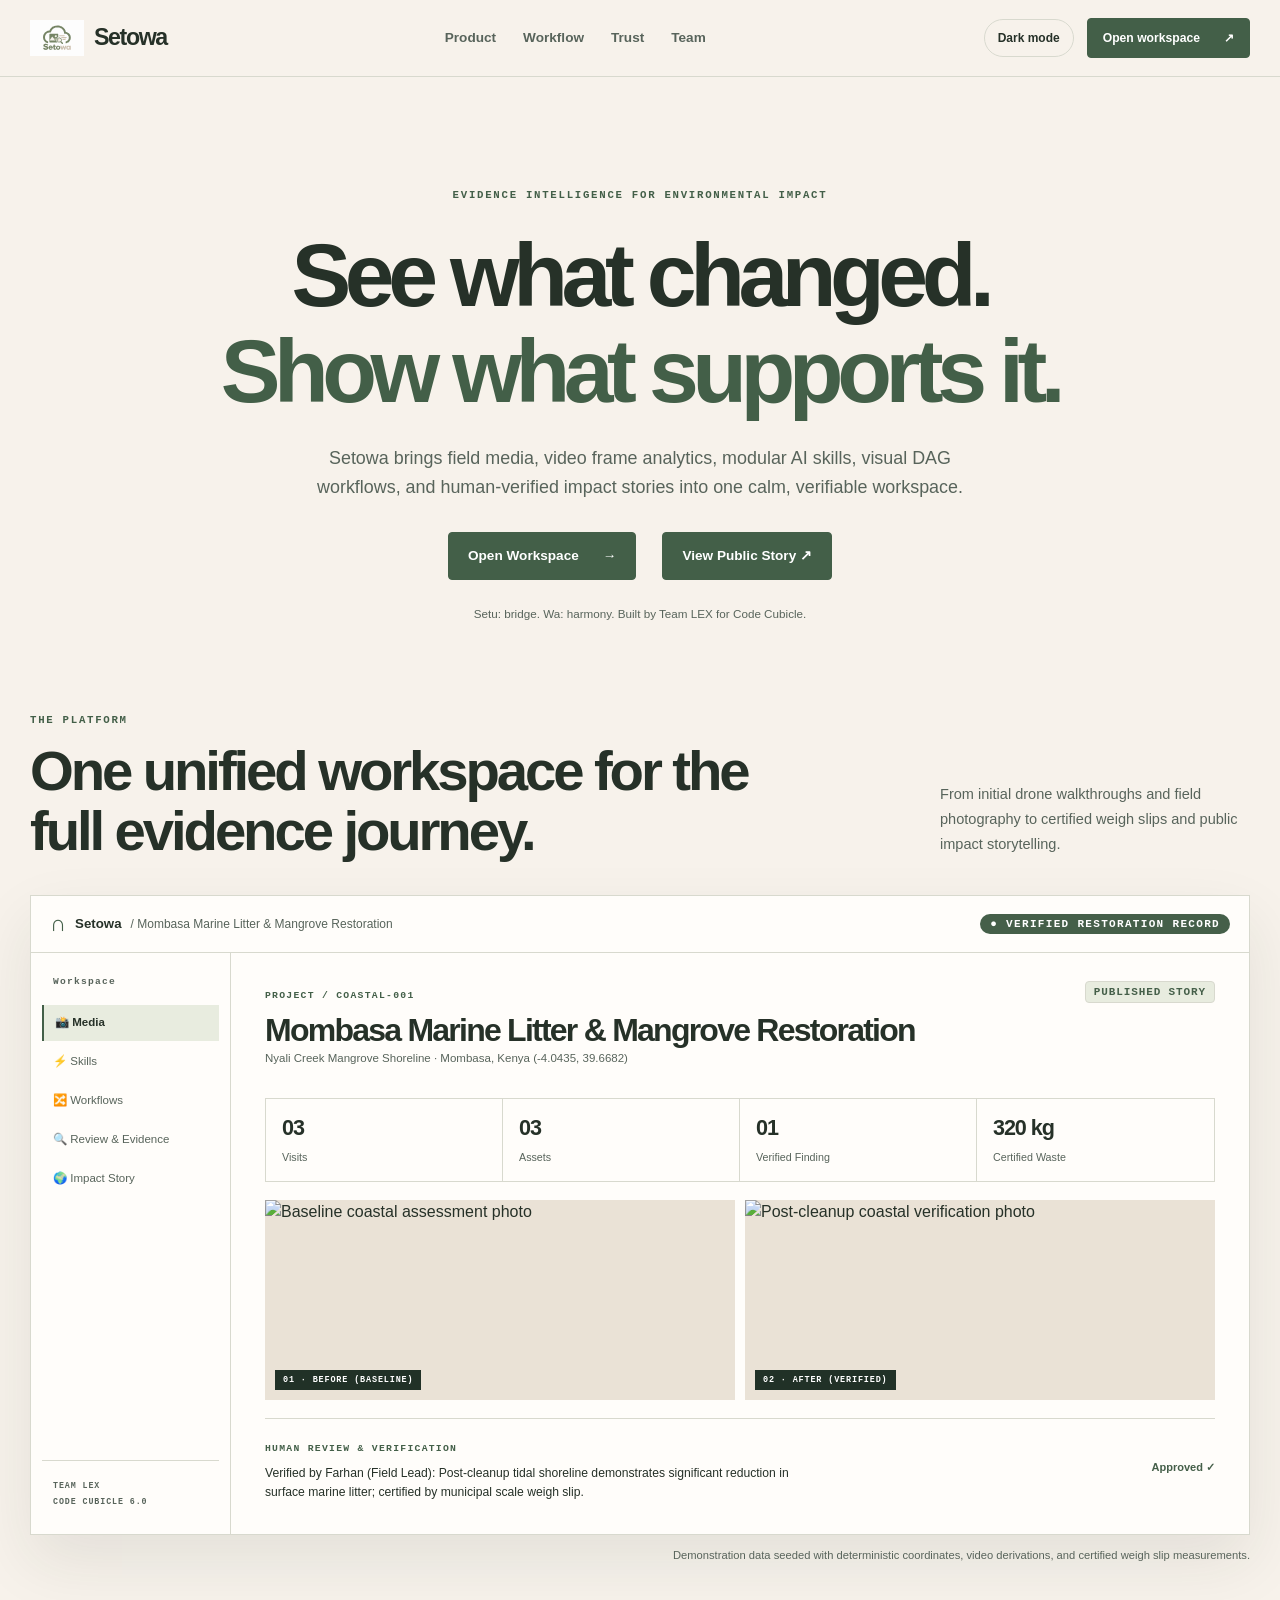
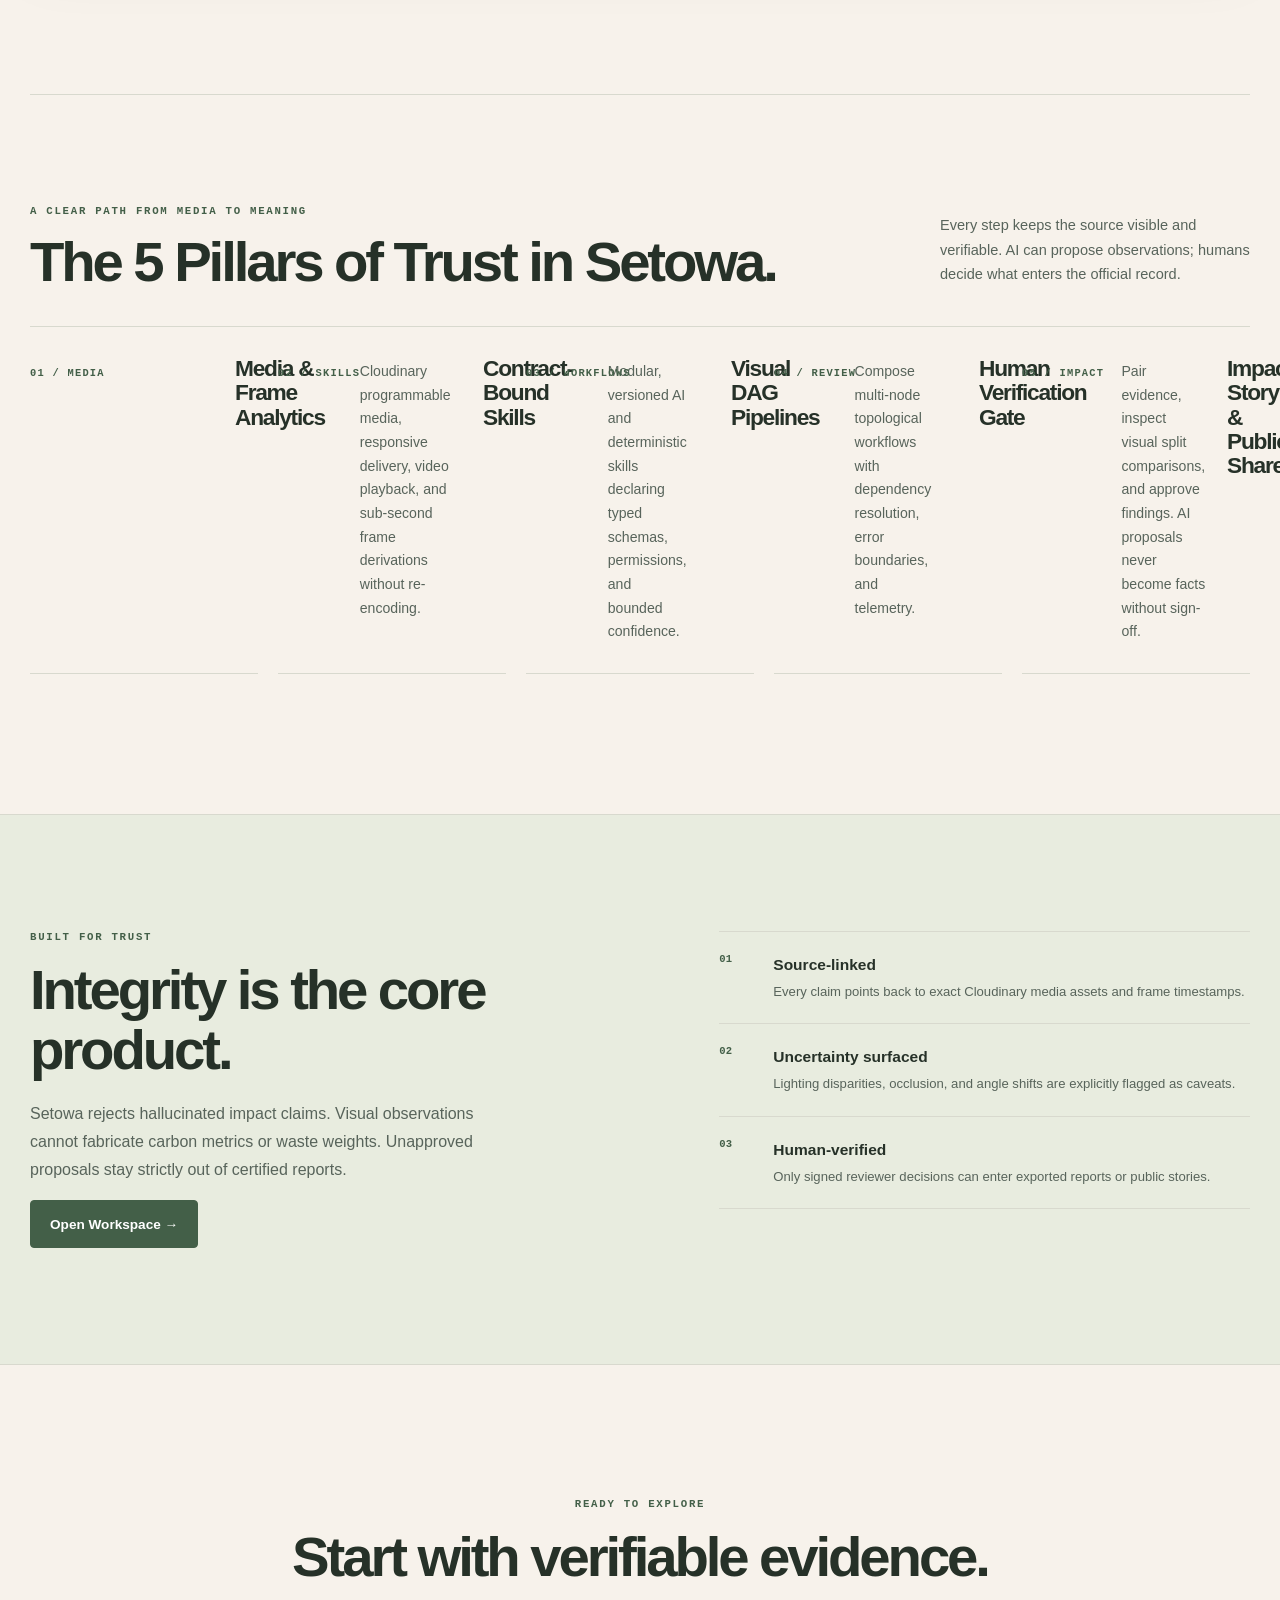
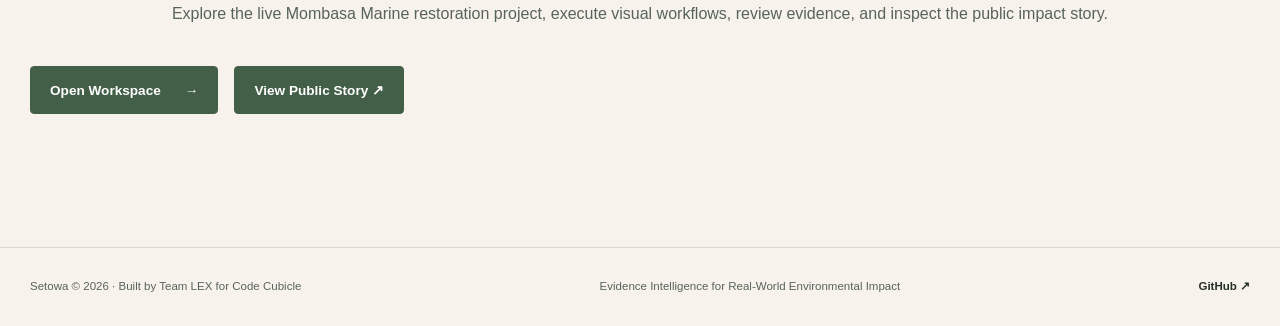
==== showcase/index.html @ 3d7ec2b1 "feat: add backend configuration, core story services, demo data seeder, and test suites" ====
<!doctype html>
<html lang="en">
<head>
  <meta charset="utf-8">
  <meta name="viewport" content="width=device-width, initial-scale=1">
  <meta name="description" content="Setowa connects cleanup media, human review, and evidence-linked reporting. Built by Team LEX.">
  <meta name="referrer" content="no-referrer">
  <title>Setowa — Evidence for work that matters</title>
  <link rel="stylesheet" href="/showcase/styles.css?v=3">
  <script src="/showcase/theme.js?v=3" defer></script>
</head>
<body>
  <header class="site-header">
    <nav class="wrap nav" aria-label="Main navigation">
      <a class="brand" href="#top" aria-label="Setowa home"><img class="brand-logo" src="/showcase/setowa_logo.svg" alt="" width="54" height="36"><span>Setowa</span></a>
      <div class="nav-links"><a href="#product">Product</a><a href="#workflow">Workflow</a><a href="#trust">Trust</a><a href="#team">Team</a></div>
      <div class="nav-actions"><button id="theme-toggle" class="theme-toggle" type="button" aria-label="Switch to dark mode">Dark mode</button><a class="button button-small" href="/demo/">Open workspace <span aria-hidden="true">↗</span></a></div>
    </nav>
  </header>

  <main id="top">
    <section class="hero wrap">
      <p class="eyebrow">EVIDENCE INTELLIGENCE FOR ENVIRONMENTAL IMPACT</p>
      <h1>See what changed.<br><span>Show what supports it.</span></h1>
      <p class="hero-lede">Setowa brings field media, video frame analytics, modular AI skills, visual DAG workflows, and human-verified impact stories into one calm, verifiable workspace.</p>
      <div class="hero-actions">
        <a class="button primary" href="/demo/">Open Workspace <span aria-hidden="true">→</span></a>
        <a class="button secondary" href="/share/pst_demo_mombasa_coastal_2026" target="_blank" rel="noopener">View Public Story ↗</a>
      </div>
      <p class="hero-note">Setu: bridge. Wa: harmony. Built by Team LEX for Code Cubicle.</p>
    </section>

    <section class="product-section wrap" id="product" aria-labelledby="product-title">
      <div class="section-heading">
        <div>
          <p class="eyebrow">THE PLATFORM</p>
          <h2 id="product-title">One unified workspace for the full evidence journey.</h2>
        </div>
        <p>From initial drone walkthroughs and field photography to certified weigh slips and public impact storytelling.</p>
      </div>
      <div class="product-frame" aria-label="Illustrative Setowa workspace with Mombasa Marine restoration demonstration">
        <div class="frame-top">
          <span><span class="frame-mark">∩</span> Setowa <small>/ Mombasa Marine Litter &amp; Mangrove Restoration</small></span>
          <span class="frame-status" style="background:#455f49; color:#fff; padding:4px 10px; border-radius:12px; font-size:11px; font-weight:700;">● VERIFIED RESTORATION RECORD</span>
        </div>
        <div class="frame-body">
          <aside class="frame-sidebar">
            <b>Workspace</b>
            <span class="selected">📸 Media</span>
            <span>⚡ Skills</span>
            <span>🔀 Workflows</span>
            <span>🔍 Review &amp; Evidence</span>
            <span>🌍 Impact Story</span>
            <div class="frame-sidebar-foot">TEAM LEX<br>CODE CUBICLE 6.0</div>
          </aside>
          <div class="frame-content">
            <div class="frame-title">
              <div>
                <small>PROJECT / COASTAL-001</small>
                <h3>Mombasa Marine Litter &amp; Mangrove Restoration</h3>
                <p>Nyali Creek Mangrove Shoreline · Mombasa, Kenya (-4.0435, 39.6682)</p>
              </div>
              <span style="font-size:11px; font-weight:700; color:#455f49; background:#e8ecdf; padding:4px 8px; border-radius:4px;">PUBLISHED STORY</span>
            </div>
            <div class="frame-metrics">
              <div><b>03</b><span>Visits</span></div>
              <div><b>03</b><span>Assets</span></div>
              <div><b>01</b><span>Verified Finding</span></div>
              <div><b>320 kg</b><span>Certified Waste</span></div>
            </div>
            <div class="frame-evidence">
              <div class="frame-image"><img src="/demo/sample-media/river-before-synthetic.png" alt="Baseline coastal assessment photo"><span>01 · BEFORE (BASELINE)</span></div>
              <div class="frame-image"><img src="/demo/sample-media/river-after-synthetic.png" alt="Post-cleanup coastal verification photo"><span>02 · AFTER (VERIFIED)</span></div>
            </div>
            <div class="frame-review">
              <div>
                <small>HUMAN REVIEW &amp; VERIFICATION</small>
                <p>Verified by Farhan (Field Lead): Post-cleanup tidal shoreline demonstrates significant reduction in surface marine litter; certified by municipal scale weigh slip.</p>
              </div>
              <span style="color:#455f49; font-weight:700;">Approved ✓</span>
            </div>
          </div>
        </div>
      </div>
      <p class="sample-disclosure">Demonstration data seeded with deterministic coordinates, video derivations, and certified weigh slip measurements.</p>
    </section>

    <section class="workflow-section wrap" id="workflow" aria-labelledby="workflow-title">
      <div class="section-heading">
        <div>
          <p class="eyebrow">A CLEAR PATH FROM MEDIA TO MEANING</p>
          <h2 id="workflow-title">The 5 Pillars of Trust in Setowa.</h2>
        </div>
        <p>Every step keeps the source visible and verifiable. AI can propose observations; humans decide what enters the official record.</p>
      </div>
      <div class="workflow-list" style="display:grid; grid-template-columns:repeat(auto-fit, minmax(220px, 1fr)); gap:20px;">
        <article>
          <span>01 / MEDIA</span>
          <h3>Media &amp; Frame Analytics</h3>
          <p>Cloudinary programmable media, responsive delivery, video playback, and sub-second frame derivations without re-encoding.</p>
        </article>
        <article>
          <span>02 / SKILLS</span>
          <h3>Contract-Bound Skills</h3>
          <p>Modular, versioned AI and deterministic skills declaring typed schemas, permissions, and bounded confidence.</p>
        </article>
        <article>
          <span>03 / WORKFLOWS</span>
          <h3>Visual DAG Pipelines</h3>
          <p>Compose multi-node topological workflows with dependency resolution, error boundaries, and telemetry.</p>
        </article>
        <article>
          <span>04 / REVIEW</span>
          <h3>Human Verification Gate</h3>
          <p>Pair evidence, inspect visual split comparisons, and approve findings. AI proposals never become facts without sign-off.</p>
        </article>
        <article>
          <span>05 / IMPACT</span>
          <h3>Impact Story &amp; Public Share</h3>
          <p>Grounded synthesis, chronological timeline spine, and cryptographically secure shareable public presentations.</p>
        </article>
      </div>
    </section>

    <section class="trust-section" id="trust">
      <div class="wrap trust-layout">
        <div>
          <p class="eyebrow">BUILT FOR TRUST</p>
          <h2>Integrity is the core product.</h2>
          <p>Setowa rejects hallucinated impact claims. Visual observations cannot fabricate carbon metrics or waste weights. Unapproved proposals stay strictly out of certified reports.</p>
          <a class="button primary" href="/demo/">Open Workspace →</a>
        </div>
        <div class="trust-rules">
          <div><span>01</span><strong>Source-linked</strong><p>Every claim points back to exact Cloudinary media assets and frame timestamps.</p></div>
          <div><span>02</span><strong>Uncertainty surfaced</strong><p>Lighting disparities, occlusion, and angle shifts are explicitly flagged as caveats.</p></div>
          <div><span>03</span><strong>Human-verified</strong><p>Only signed reviewer decisions can enter exported reports or public stories.</p></div>
        </div>
      </div>
    </section>

    <section class="final-cta wrap">
      <p class="eyebrow">READY TO EXPLORE</p>
      <h2>Start with verifiable evidence.</h2>
      <p>Explore the live Mombasa Marine restoration project, execute visual workflows, review evidence, and inspect the public impact story.</p>
      <div style="display:flex; gap:16px; margin-top:24px;">
        <a class="button primary" href="/demo/">Open Workspace <span aria-hidden="true">→</span></a>
        <a class="button secondary" href="/share/pst_demo_mombasa_coastal_2026" target="_blank" rel="noopener">View Public Story ↗</a>
      </div>
    </section>
  </main>
  <footer>
    <div class="wrap footer-inner">
      <span>Setowa © 2026 · Built by Team LEX for Code Cubicle</span>
      <span>Evidence Intelligence for Real-World Environmental Impact</span>
      <a href="https://github.com/farhanakhtar0x66/LEX" target="_blank" rel="noreferrer">GitHub ↗</a>
    </div>
  </footer>
</body>
</html>
---- showcase/styles.css ----
:root{color-scheme:light;--bg:#F7F2EB;--paper:#fffdfa;--surface:#EAE2D6;--quiet:#EEEEEE;--ink:#263128;--muted:#58645b;--line:#d8d9ce;--pastel:#8B9A6E;--green:#435f48;--green-soft:#e8ecdf;--dark:#202a23}
:root[data-theme=dark]{color-scheme:dark;--bg:#1e241f;--paper:#282f29;--surface:#333c34;--quiet:#303831;--ink:#edf0e8;--muted:#b2bcae;--line:#445047;--pastel:#a9bc8c;--green:#bad0ab;--green-soft:#344537;--dark:#151d18}
*{box-sizing:border-box}html{scroll-behavior:smooth}body{margin:0;background:var(--bg);color:var(--ink);font:16px/1.55 ui-sans-serif,-apple-system,BlinkMacSystemFont,"Segoe UI",sans-serif}h1,h2,h3,p{margin-top:0}h1,h2,h3{letter-spacing:-.055em;line-height:1.07}a{color:inherit;text-decoration:none}button{font:inherit;cursor:pointer}img{display:block;max-width:100%}.wrap{width:min(1220px,calc(100% - 48px));margin:auto}
.site-header{position:sticky;top:0;z-index:20;background:color-mix(in srgb,var(--bg) 94%,transparent);backdrop-filter:blur(15px);border-bottom:1px solid var(--line)}.nav{min-height:76px;display:flex;align-items:center;justify-content:space-between;gap:30px}.brand{display:flex;align-items:center;gap:10px;font-size:1.45rem;font-weight:760;letter-spacing:-.06em}.brand-symbol{width:32px;height:32px;fill:none;stroke:var(--green);stroke-width:2.7;stroke-linecap:round;stroke-linejoin:round}.nav-links,.nav-actions{display:flex;align-items:center;gap:27px}.nav-links{font-size:.85rem;color:var(--muted);font-weight:620}.nav-links a:hover,.text-link:hover{color:var(--green)}.nav-actions{gap:13px}.theme-toggle{border:1px solid var(--line);border-radius:999px;background:transparent;color:var(--ink);font-size:.75rem;font-weight:650;padding:9px 13px}.theme-toggle:hover{background:var(--surface)}.button{display:inline-flex;align-items:center;justify-content:center;gap:24px;min-height:48px;padding:11px 19px;background:var(--green);color:#fff;border:1px solid var(--green);border-radius:4px;font-size:.85rem;font-weight:680;white-space:nowrap;transition:transform .16s,background .16s}.button:hover{transform:translateY(-2px);background:color-mix(in srgb,var(--green) 85%,var(--ink))}.button-small{min-height:40px;padding:8px 15px;font-size:.76rem}:root[data-theme=dark] .button{background:var(--pastel);border-color:var(--pastel);color:#1d291e}:root[data-theme=dark] .button:hover{background:#c2d4a8}.eyebrow{font:700 .67rem/1.3 ui-monospace,SFMono-Regular,Menlo,monospace;letter-spacing:.16em;color:var(--green)}.text-link{font-size:.84rem;font-weight:680;text-decoration:underline;text-underline-offset:5px}
.hero{text-align:center;padding-top:112px;padding-bottom:91px}.hero .eyebrow{margin-bottom:25px}.hero h1{font-size:clamp(3.8rem,7vw,7.4rem);font-weight:660;letter-spacing:-.072em;margin-bottom:24px}.hero h1 span{color:var(--green)}.hero-lede{max-width:680px;margin:0 auto;color:var(--muted);font-size:1.12rem;line-height:1.65}.hero-actions{display:flex;align-items:center;justify-content:center;gap:26px;margin:29px 0 25px}.hero-note{font-size:.73rem;color:var(--muted);margin:0}
.product-section{padding-bottom:118px}.section-heading{display:flex;align-items:end;justify-content:space-between;gap:60px;margin-bottom:34px}.section-heading>div{max-width:760px}.section-heading h2,.trust-layout h2,.team-layout h2,.final-cta h2{font-size:clamp(2.7rem,4.4vw,4.8rem);font-weight:620;margin:13px 0 0}.section-heading>p{max-width:310px;color:var(--muted);font-size:.91rem;line-height:1.7;margin:0 0 5px}.product-frame{border:1px solid var(--line);background:var(--paper);box-shadow:0 26px 60px rgba(30,47,32,.09)}.frame-top{height:57px;border-bottom:1px solid var(--line);display:flex;align-items:center;justify-content:space-between;padding:0 19px;font-size:.83rem;font-weight:750}.frame-top>span:first-child{display:flex;gap:9px;align-items:center}.frame-top small{font-size:.75rem;color:var(--muted);font-weight:500}.frame-mark{font-size:1.4rem;color:var(--green);font-family:Georgia,serif}.frame-status{font:700 .59rem ui-monospace,Menlo,monospace;letter-spacing:.12em;color:var(--green)}.frame-status i{display:inline-block;width:7px;height:7px;background:var(--pastel);border-radius:50%;margin-right:7px}.frame-body{display:grid;grid-template-columns:200px minmax(0,1fr);min-height:500px}.frame-sidebar{display:flex;flex-direction:column;gap:3px;padding:23px 11px;border-right:1px solid var(--line);color:var(--muted);font-size:.72rem}.frame-sidebar b{font:700 .6rem ui-monospace,Menlo,monospace;letter-spacing:.13em;padding:0 11px 15px}.frame-sidebar>span{padding:9px 11px}.frame-sidebar .selected{background:var(--green-soft);color:var(--ink);border-left:2px solid var(--green);font-weight:700}.frame-sidebar-foot{margin-top:auto;border-top:1px solid var(--line);padding:17px 11px 2px;font:700 .52rem/1.9 ui-monospace,Menlo,monospace;letter-spacing:.11em}.frame-content{padding:28px 34px 33px;min-width:0}.frame-title{display:flex;align-items:start;justify-content:space-between;gap:10px}.frame-title small,.frame-review small{font:700 .61rem ui-monospace,Menlo,monospace;letter-spacing:.13em;color:var(--green)}.frame-title h3{font-size:2rem;font-weight:650;margin:7px 0 3px}.frame-title p{color:var(--muted);font-size:.72rem}.frame-title>span{border:1px solid var(--line);padding:6px 10px;font:700 .53rem ui-monospace,Menlo,monospace;letter-spacing:.08em;white-space:nowrap}.frame-metrics{display:grid;grid-template-columns:repeat(4,1fr);border:1px solid var(--line);margin:18px 0}.frame-metrics>div{padding:12px 16px;border-right:1px solid var(--line)}.frame-metrics>div:last-child{border:0}.frame-metrics b{font-size:1.35rem;display:block;letter-spacing:-.05em}.frame-metrics span{color:var(--muted);font-size:.67rem}.frame-evidence{display:grid;grid-template-columns:1fr 1fr;gap:10px}.frame-image{position:relative;height:200px;background:var(--surface);overflow:hidden}.frame-image img{width:100%;height:100%;object-fit:cover}.frame-image span{position:absolute;left:10px;bottom:10px;padding:5px 8px;background:#213127;color:#fff;font:700 .53rem ui-monospace,Menlo,monospace;letter-spacing:.1em}.frame-review{display:flex;align-items:center;justify-content:space-between;gap:20px;border-top:1px solid var(--line);padding-top:15px;margin-top:18px}.frame-review p{font-size:.76rem;max-width:530px;margin:5px 0 0}.frame-review>span{font-size:.69rem;color:var(--green);font-weight:750;white-space:nowrap}.sample-disclosure{color:var(--muted);font-size:.7rem;text-align:right;margin-top:12px}
.workflow-section{padding-top:110px;padding-bottom:140px;border-top:1px solid var(--line)}.workflow-list{border-top:1px solid var(--line)}.workflow-list article{display:grid;grid-template-columns:170px 1fr 1fr;align-items:baseline;gap:35px;padding:29px 0;border-bottom:1px solid var(--line)}.workflow-list article>span{font:700 .65rem ui-monospace,Menlo,monospace;letter-spacing:.12em;color:var(--green)}.workflow-list h3{font-size:1.42rem;font-weight:650;margin:0}.workflow-list p{color:var(--muted);font-size:.88rem;line-height:1.68;margin:0;max-width:390px}
.trust-section{background:var(--green-soft);border-top:1px solid var(--line);border-bottom:1px solid var(--line)}.trust-layout{display:grid;grid-template-columns:1fr 1fr;gap:13%;padding-top:116px;padding-bottom:116px}.trust-layout h2{margin:15px 0 20px}.trust-layout>div:first-child>p:not(.eyebrow){max-width:495px;color:var(--muted);line-height:1.75}.trust-rules{border-top:1px solid var(--line)}.trust-rules>div{display:grid;grid-template-columns:42px 1fr;padding:21px 0;border-bottom:1px solid var(--line);column-gap:12px}.trust-rules span{grid-row:span 2;color:var(--green);font:700 .66rem ui-monospace,Menlo,monospace}.trust-rules strong{font-size:.97rem}.trust-rules p{font-size:.82rem;color:var(--muted);margin:5px 0 0}
.report-section{padding-top:140px;padding-bottom:140px}.report-preview{max-width:900px;margin:auto;background:var(--paper);border:1px solid var(--line);padding:50px 58px;box-shadow:0 22px 48px rgba(29,44,32,.045)}.report-label{display:flex;justify-content:space-between;gap:10px;border-bottom:1px solid var(--line);padding-bottom:18px;font:700 .61rem ui-monospace,Menlo,monospace;letter-spacing:.1em;color:var(--green)}.report-preview h3{font-size:2.5rem;font-weight:650;margin:34px 0 3px}.report-subtitle{color:var(--muted);font-size:.8rem}.report-rule{border-top:1px solid var(--line);border-bottom:1px solid var(--line);padding:26px 0;margin:27px 0}.report-rule span,.report-sources span{font:700 .62rem ui-monospace,Menlo,monospace;letter-spacing:.1em;color:var(--green)}.report-rule p{font-size:1.17rem;line-height:1.55;max-width:680px;margin:12px 0 0}.report-sources{display:grid;grid-template-columns:repeat(3,1fr);gap:15px}.report-sources>div{display:flex;flex-direction:column;gap:10px}.report-sources b{font-size:.76rem}.report-disclosure{font-size:.69rem;color:var(--muted);margin:40px 0 0}
.team-section{background:var(--surface);border-top:1px solid var(--line);border-bottom:1px solid var(--line)}.team-layout{display:grid;grid-template-columns:1fr 1fr;gap:12%;padding-top:102px;padding-bottom:102px}.team-layout h2{max-width:560px}.team-layout>div:first-child>p:last-child{max-width:470px;color:var(--muted);line-height:1.7;margin-top:20px}.team-list{border-top:1px solid var(--line)}.team-list>div{display:flex;justify-content:space-between;gap:14px;padding:22px 0;border-bottom:1px solid var(--line);font-size:.86rem}.team-list span{color:var(--muted);text-align:right}.final-cta{text-align:center;padding-top:133px;padding-bottom:133px}.final-cta h2{margin:15px 0}.final-cta>p:not(.eyebrow){color:var(--muted)}.final-cta .button{margin-top:15px}footer{border-top:1px solid var(--line);color:var(--muted)}.footer-inner{display:flex;justify-content:space-between;gap:18px;padding-top:30px;padding-bottom:30px;font-size:.72rem}.footer-inner a{color:var(--ink);font-weight:700}
@media(max-width:960px){.nav-links{gap:15px}.frame-body{grid-template-columns:160px minmax(0,1fr)}.frame-content{padding:22px}.frame-image{height:160px}.workflow-list article{grid-template-columns:135px 1fr 1.2fr}.trust-layout,.team-layout{gap:7%}}
@media(max-width:760px){.wrap{width:min(100% - 32px,1220px)}.nav{min-height:68px}.nav-links{display:none}.hero{padding:77px 0 70px}.hero h1{font-size:clamp(3.4rem,10vw,5.5rem)}.section-heading{display:block}.section-heading>p{margin-top:20px}.frame-body{grid-template-columns:1fr}.frame-sidebar{display:none}.product-section{padding-bottom:80px}.frame-content{padding:18px}.workflow-section{padding:80px 0}.workflow-list article{grid-template-columns:110px 1fr;gap:12px 20px}.workflow-list article p{grid-column:2}.trust-layout,.team-layout{grid-template-columns:1fr;gap:35px;padding-top:80px;padding-bottom:80px}.report-section{padding:90px 0}.report-preview{padding:30px}.final-cta{padding:90px 0}.footer-inner{flex-wrap:wrap}}
@media(max-width:500px){.nav-actions{gap:8px}.theme-toggle{padding:7px 8px;font-size:.68rem}.button-small{font-size:.68rem;padding:7px 10px}.hero h1{font-size:clamp(3rem,12vw,4rem)}.hero-actions{gap:18px;flex-wrap:wrap}.hero-lede{font-size:1rem}.frame-title>span{display:none}.frame-metrics>div{padding:9px}.frame-metrics b{font-size:1.1rem}.frame-evidence{gap:5px}.frame-image{height:115px}.frame-review{display:block}.frame-review>span{display:block;margin-top:10px}.workflow-list article{grid-template-columns:1fr}.workflow-list article p{grid-column:1}.report-preview{padding:22px}.report-label{font-size:.5rem}.report-sources{grid-template-columns:1fr}.report-sources>div{border-bottom:1px solid var(--line);padding-bottom:10px}.team-list>div{flex-direction:column;gap:3px}.team-list span{text-align:left}.footer-inner{display:grid}}
@media(prefers-reduced-motion:reduce){html{scroll-behavior:auto}.button{transition:none}}
.brand-logo{height:36px;width:auto;object-fit:contain}
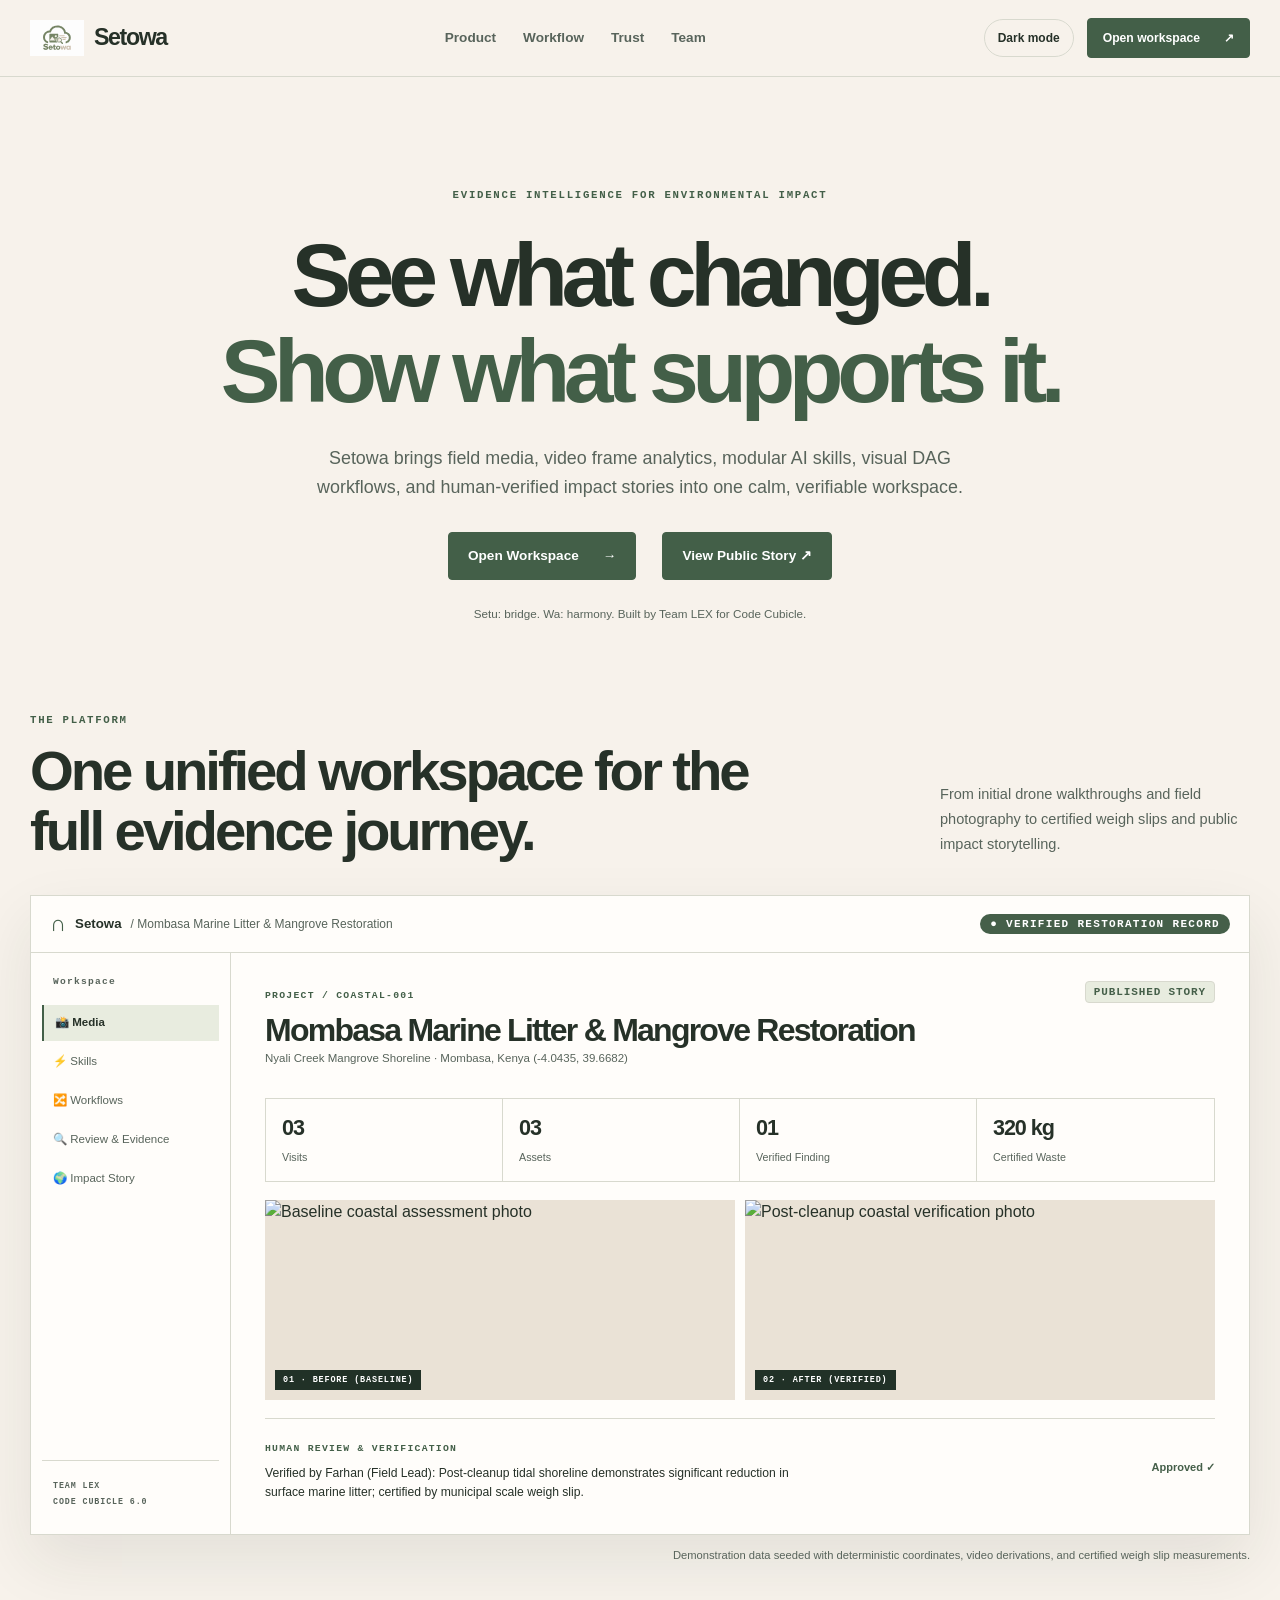
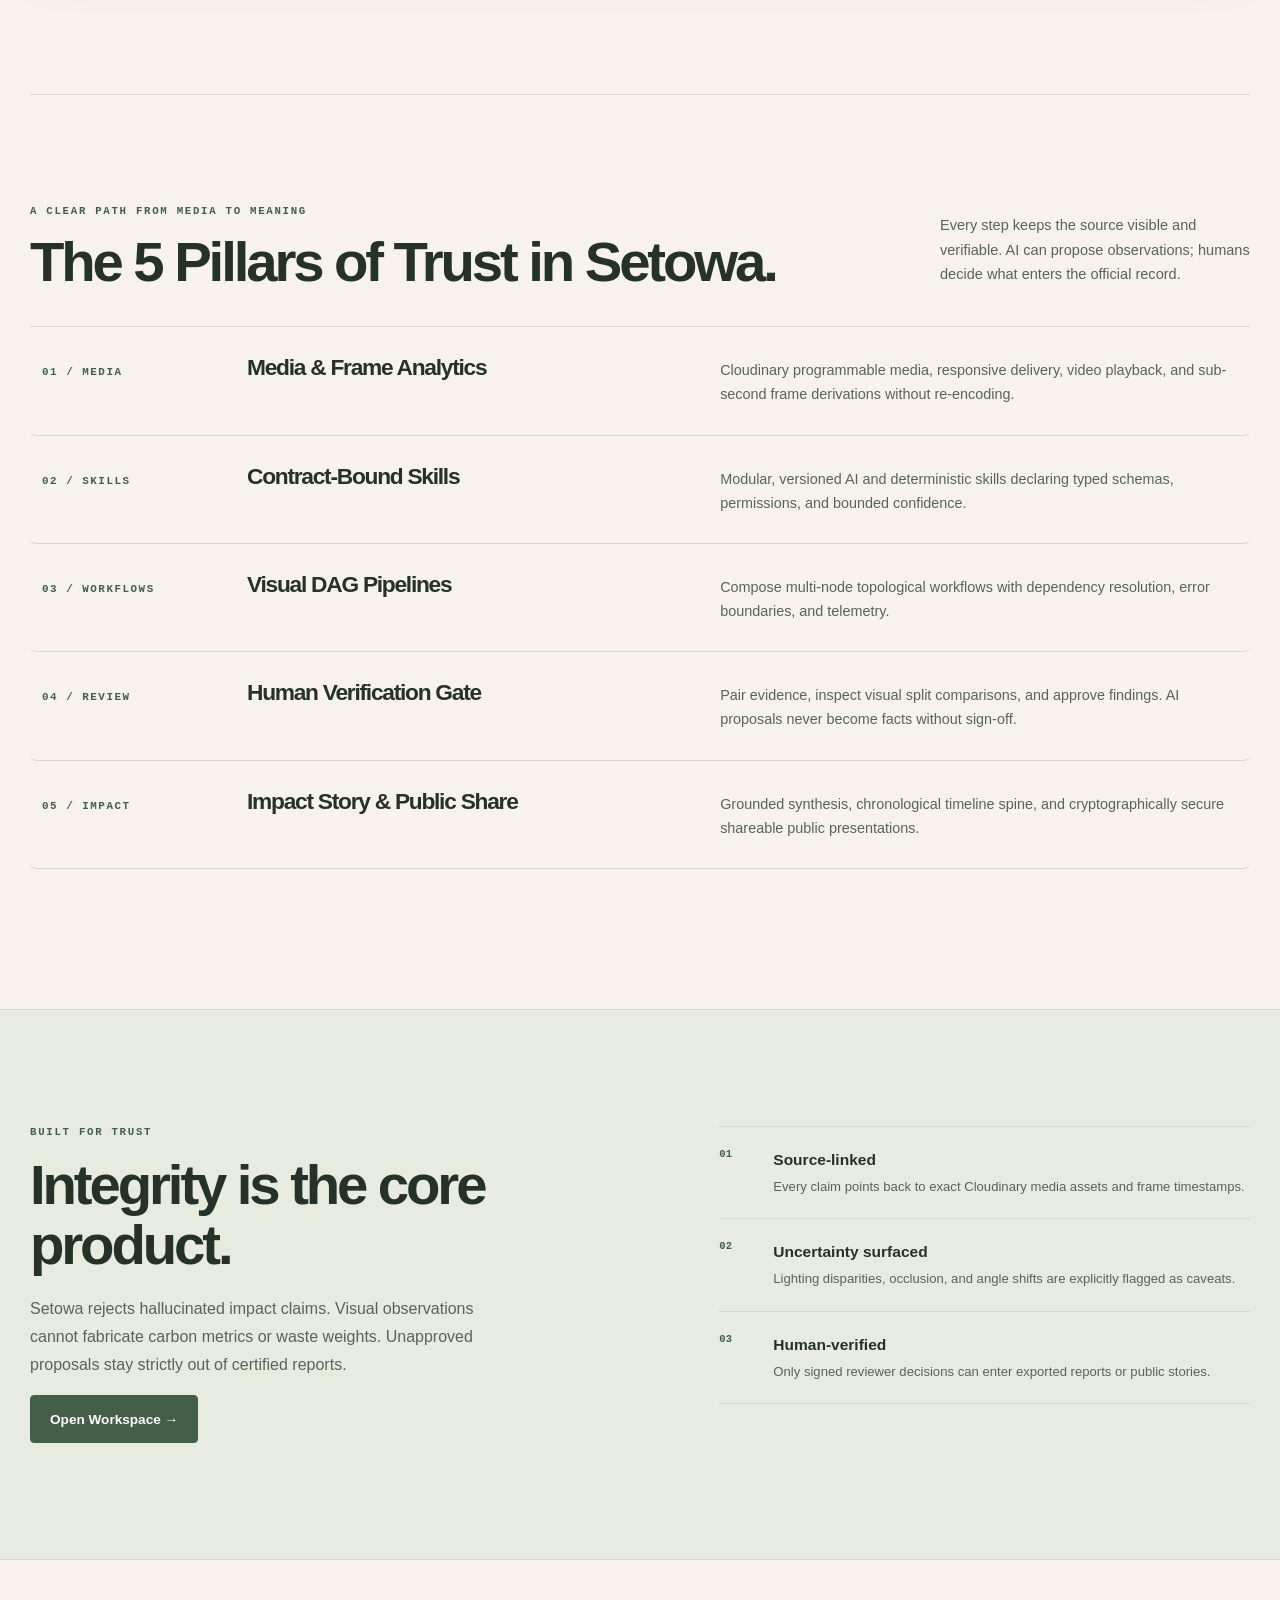
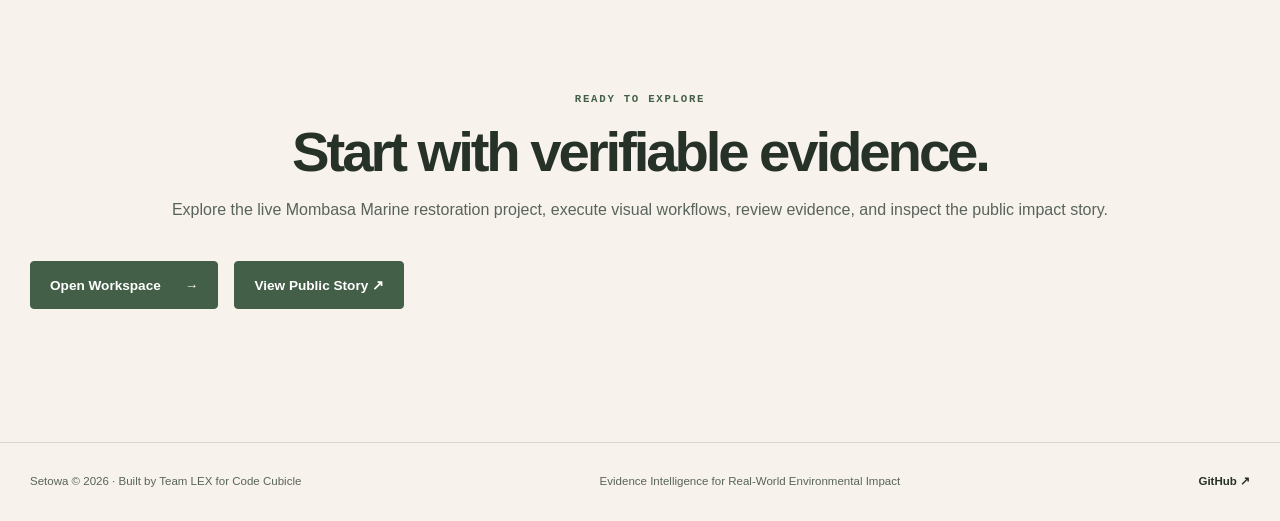
==== commit bf8fd758: "fix(ui): un-congest 5 pillars section in showcase with spacious editorial layout and scroll margin" ====
--- a/showcase/index.html
+++ b/showcase/index.html
@@ -6,7 +6,7 @@
   <meta name="description" content="Setowa connects cleanup media, human review, and evidence-linked reporting. Built by Team LEX.">
   <meta name="referrer" content="no-referrer">
   <title>Setowa — Evidence for work that matters</title>
-  <link rel="stylesheet" href="/showcase/styles.css?v=3">
+  <link rel="stylesheet" href="/showcase/styles.css?v=5">
   <script src="/showcase/theme.js?v=3" defer></script>
 </head>
 <body>
@@ -93,7 +93,7 @@
         </div>
         <p>Every step keeps the source visible and verifiable. AI can propose observations; humans decide what enters the official record.</p>
       </div>
-      <div class="workflow-list" style="display:grid; grid-template-columns:repeat(auto-fit, minmax(220px, 1fr)); gap:20px;">
+      <div class="workflow-list">
         <article>
           <span>01 / MEDIA</span>
           <h3>Media &amp; Frame Analytics</h3>
--- a/showcase/styles.css
+++ b/showcase/styles.css
@@ -1,10 +1,10 @@
 :root{color-scheme:light;--bg:#F7F2EB;--paper:#fffdfa;--surface:#EAE2D6;--quiet:#EEEEEE;--ink:#263128;--muted:#58645b;--line:#d8d9ce;--pastel:#8B9A6E;--green:#435f48;--green-soft:#e8ecdf;--dark:#202a23}
 :root[data-theme=dark]{color-scheme:dark;--bg:#1e241f;--paper:#282f29;--surface:#333c34;--quiet:#303831;--ink:#edf0e8;--muted:#b2bcae;--line:#445047;--pastel:#a9bc8c;--green:#bad0ab;--green-soft:#344537;--dark:#151d18}
-*{box-sizing:border-box}html{scroll-behavior:smooth}body{margin:0;background:var(--bg);color:var(--ink);font:16px/1.55 ui-sans-serif,-apple-system,BlinkMacSystemFont,"Segoe UI",sans-serif}h1,h2,h3,p{margin-top:0}h1,h2,h3{letter-spacing:-.055em;line-height:1.07}a{color:inherit;text-decoration:none}button{font:inherit;cursor:pointer}img{display:block;max-width:100%}.wrap{width:min(1220px,calc(100% - 48px));margin:auto}
+*{box-sizing:border-box}html{scroll-behavior:smooth}section[id]{scroll-margin-top:90px}body{margin:0;background:var(--bg);color:var(--ink);font:16px/1.55 Inter,ui-sans-serif,-apple-system,BlinkMacSystemFont,"Segoe UI",Roboto,Helvetica,Arial,sans-serif}h1,h2,h3,p{margin-top:0}h1,h2,h3{letter-spacing:-.055em;line-height:1.07}a{color:inherit;text-decoration:none}button{font:inherit;cursor:pointer}img{display:block;max-width:100%}.wrap{width:min(1220px,calc(100% - 48px));margin:auto}
 .site-header{position:sticky;top:0;z-index:20;background:color-mix(in srgb,var(--bg) 94%,transparent);backdrop-filter:blur(15px);border-bottom:1px solid var(--line)}.nav{min-height:76px;display:flex;align-items:center;justify-content:space-between;gap:30px}.brand{display:flex;align-items:center;gap:10px;font-size:1.45rem;font-weight:760;letter-spacing:-.06em}.brand-symbol{width:32px;height:32px;fill:none;stroke:var(--green);stroke-width:2.7;stroke-linecap:round;stroke-linejoin:round}.nav-links,.nav-actions{display:flex;align-items:center;gap:27px}.nav-links{font-size:.85rem;color:var(--muted);font-weight:620}.nav-links a:hover,.text-link:hover{color:var(--green)}.nav-actions{gap:13px}.theme-toggle{border:1px solid var(--line);border-radius:999px;background:transparent;color:var(--ink);font-size:.75rem;font-weight:650;padding:9px 13px}.theme-toggle:hover{background:var(--surface)}.button{display:inline-flex;align-items:center;justify-content:center;gap:24px;min-height:48px;padding:11px 19px;background:var(--green);color:#fff;border:1px solid var(--green);border-radius:4px;font-size:.85rem;font-weight:680;white-space:nowrap;transition:transform .16s,background .16s}.button:hover{transform:translateY(-2px);background:color-mix(in srgb,var(--green) 85%,var(--ink))}.button-small{min-height:40px;padding:8px 15px;font-size:.76rem}:root[data-theme=dark] .button{background:var(--pastel);border-color:var(--pastel);color:#1d291e}:root[data-theme=dark] .button:hover{background:#c2d4a8}.eyebrow{font:700 .67rem/1.3 ui-monospace,SFMono-Regular,Menlo,monospace;letter-spacing:.16em;color:var(--green)}.text-link{font-size:.84rem;font-weight:680;text-decoration:underline;text-underline-offset:5px}
 .hero{text-align:center;padding-top:112px;padding-bottom:91px}.hero .eyebrow{margin-bottom:25px}.hero h1{font-size:clamp(3.8rem,7vw,7.4rem);font-weight:660;letter-spacing:-.072em;margin-bottom:24px}.hero h1 span{color:var(--green)}.hero-lede{max-width:680px;margin:0 auto;color:var(--muted);font-size:1.12rem;line-height:1.65}.hero-actions{display:flex;align-items:center;justify-content:center;gap:26px;margin:29px 0 25px}.hero-note{font-size:.73rem;color:var(--muted);margin:0}
 .product-section{padding-bottom:118px}.section-heading{display:flex;align-items:end;justify-content:space-between;gap:60px;margin-bottom:34px}.section-heading>div{max-width:760px}.section-heading h2,.trust-layout h2,.team-layout h2,.final-cta h2{font-size:clamp(2.7rem,4.4vw,4.8rem);font-weight:620;margin:13px 0 0}.section-heading>p{max-width:310px;color:var(--muted);font-size:.91rem;line-height:1.7;margin:0 0 5px}.product-frame{border:1px solid var(--line);background:var(--paper);box-shadow:0 26px 60px rgba(30,47,32,.09)}.frame-top{height:57px;border-bottom:1px solid var(--line);display:flex;align-items:center;justify-content:space-between;padding:0 19px;font-size:.83rem;font-weight:750}.frame-top>span:first-child{display:flex;gap:9px;align-items:center}.frame-top small{font-size:.75rem;color:var(--muted);font-weight:500}.frame-mark{font-size:1.4rem;color:var(--green);font-family:Georgia,serif}.frame-status{font:700 .59rem ui-monospace,Menlo,monospace;letter-spacing:.12em;color:var(--green)}.frame-status i{display:inline-block;width:7px;height:7px;background:var(--pastel);border-radius:50%;margin-right:7px}.frame-body{display:grid;grid-template-columns:200px minmax(0,1fr);min-height:500px}.frame-sidebar{display:flex;flex-direction:column;gap:3px;padding:23px 11px;border-right:1px solid var(--line);color:var(--muted);font-size:.72rem}.frame-sidebar b{font:700 .6rem ui-monospace,Menlo,monospace;letter-spacing:.13em;padding:0 11px 15px}.frame-sidebar>span{padding:9px 11px}.frame-sidebar .selected{background:var(--green-soft);color:var(--ink);border-left:2px solid var(--green);font-weight:700}.frame-sidebar-foot{margin-top:auto;border-top:1px solid var(--line);padding:17px 11px 2px;font:700 .52rem/1.9 ui-monospace,Menlo,monospace;letter-spacing:.11em}.frame-content{padding:28px 34px 33px;min-width:0}.frame-title{display:flex;align-items:start;justify-content:space-between;gap:10px}.frame-title small,.frame-review small{font:700 .61rem ui-monospace,Menlo,monospace;letter-spacing:.13em;color:var(--green)}.frame-title h3{font-size:2rem;font-weight:650;margin:7px 0 3px}.frame-title p{color:var(--muted);font-size:.72rem}.frame-title>span{border:1px solid var(--line);padding:6px 10px;font:700 .53rem ui-monospace,Menlo,monospace;letter-spacing:.08em;white-space:nowrap}.frame-metrics{display:grid;grid-template-columns:repeat(4,1fr);border:1px solid var(--line);margin:18px 0}.frame-metrics>div{padding:12px 16px;border-right:1px solid var(--line)}.frame-metrics>div:last-child{border:0}.frame-metrics b{font-size:1.35rem;display:block;letter-spacing:-.05em}.frame-metrics span{color:var(--muted);font-size:.67rem}.frame-evidence{display:grid;grid-template-columns:1fr 1fr;gap:10px}.frame-image{position:relative;height:200px;background:var(--surface);overflow:hidden}.frame-image img{width:100%;height:100%;object-fit:cover}.frame-image span{position:absolute;left:10px;bottom:10px;padding:5px 8px;background:#213127;color:#fff;font:700 .53rem ui-monospace,Menlo,monospace;letter-spacing:.1em}.frame-review{display:flex;align-items:center;justify-content:space-between;gap:20px;border-top:1px solid var(--line);padding-top:15px;margin-top:18px}.frame-review p{font-size:.76rem;max-width:530px;margin:5px 0 0}.frame-review>span{font-size:.69rem;color:var(--green);font-weight:750;white-space:nowrap}.sample-disclosure{color:var(--muted);font-size:.7rem;text-align:right;margin-top:12px}
-.workflow-section{padding-top:110px;padding-bottom:140px;border-top:1px solid var(--line)}.workflow-list{border-top:1px solid var(--line)}.workflow-list article{display:grid;grid-template-columns:170px 1fr 1fr;align-items:baseline;gap:35px;padding:29px 0;border-bottom:1px solid var(--line)}.workflow-list article>span{font:700 .65rem ui-monospace,Menlo,monospace;letter-spacing:.12em;color:var(--green)}.workflow-list h3{font-size:1.42rem;font-weight:650;margin:0}.workflow-list p{color:var(--muted);font-size:.88rem;line-height:1.68;margin:0;max-width:390px}
+.workflow-section{padding-top:110px;padding-bottom:140px;border-top:1px solid var(--line)}.workflow-list{border-top:1px solid var(--line)}.workflow-list article{display:grid;grid-template-columns:170px 1.1fr 1.3fr;align-items:baseline;gap:35px;padding:28px 12px;border-bottom:1px solid var(--line);border-radius:6px;transition:background .18s ease}.workflow-list article:hover{background:color-mix(in srgb,var(--surface) 40%,transparent)}.workflow-list article>span{font:700 .68rem ui-monospace,Menlo,monospace;letter-spacing:.14em;color:var(--green)}.workflow-list h3{font-size:1.42rem;font-weight:650;margin:0}.workflow-list p{color:var(--muted);font-size:.9rem;line-height:1.68;margin:0;max-width:540px}
 .trust-section{background:var(--green-soft);border-top:1px solid var(--line);border-bottom:1px solid var(--line)}.trust-layout{display:grid;grid-template-columns:1fr 1fr;gap:13%;padding-top:116px;padding-bottom:116px}.trust-layout h2{margin:15px 0 20px}.trust-layout>div:first-child>p:not(.eyebrow){max-width:495px;color:var(--muted);line-height:1.75}.trust-rules{border-top:1px solid var(--line)}.trust-rules>div{display:grid;grid-template-columns:42px 1fr;padding:21px 0;border-bottom:1px solid var(--line);column-gap:12px}.trust-rules span{grid-row:span 2;color:var(--green);font:700 .66rem ui-monospace,Menlo,monospace}.trust-rules strong{font-size:.97rem}.trust-rules p{font-size:.82rem;color:var(--muted);margin:5px 0 0}
 .report-section{padding-top:140px;padding-bottom:140px}.report-preview{max-width:900px;margin:auto;background:var(--paper);border:1px solid var(--line);padding:50px 58px;box-shadow:0 22px 48px rgba(29,44,32,.045)}.report-label{display:flex;justify-content:space-between;gap:10px;border-bottom:1px solid var(--line);padding-bottom:18px;font:700 .61rem ui-monospace,Menlo,monospace;letter-spacing:.1em;color:var(--green)}.report-preview h3{font-size:2.5rem;font-weight:650;margin:34px 0 3px}.report-subtitle{color:var(--muted);font-size:.8rem}.report-rule{border-top:1px solid var(--line);border-bottom:1px solid var(--line);padding:26px 0;margin:27px 0}.report-rule span,.report-sources span{font:700 .62rem ui-monospace,Menlo,monospace;letter-spacing:.1em;color:var(--green)}.report-rule p{font-size:1.17rem;line-height:1.55;max-width:680px;margin:12px 0 0}.report-sources{display:grid;grid-template-columns:repeat(3,1fr);gap:15px}.report-sources>div{display:flex;flex-direction:column;gap:10px}.report-sources b{font-size:.76rem}.report-disclosure{font-size:.69rem;color:var(--muted);margin:40px 0 0}
 .team-section{background:var(--surface);border-top:1px solid var(--line);border-bottom:1px solid var(--line)}.team-layout{display:grid;grid-template-columns:1fr 1fr;gap:12%;padding-top:102px;padding-bottom:102px}.team-layout h2{max-width:560px}.team-layout>div:first-child>p:last-child{max-width:470px;color:var(--muted);line-height:1.7;margin-top:20px}.team-list{border-top:1px solid var(--line)}.team-list>div{display:flex;justify-content:space-between;gap:14px;padding:22px 0;border-bottom:1px solid var(--line);font-size:.86rem}.team-list span{color:var(--muted);text-align:right}.final-cta{text-align:center;padding-top:133px;padding-bottom:133px}.final-cta h2{margin:15px 0}.final-cta>p:not(.eyebrow){color:var(--muted)}.final-cta .button{margin-top:15px}footer{border-top:1px solid var(--line);color:var(--muted)}.footer-inner{display:flex;justify-content:space-between;gap:18px;padding-top:30px;padding-bottom:30px;font-size:.72rem}.footer-inner a{color:var(--ink);font-weight:700}
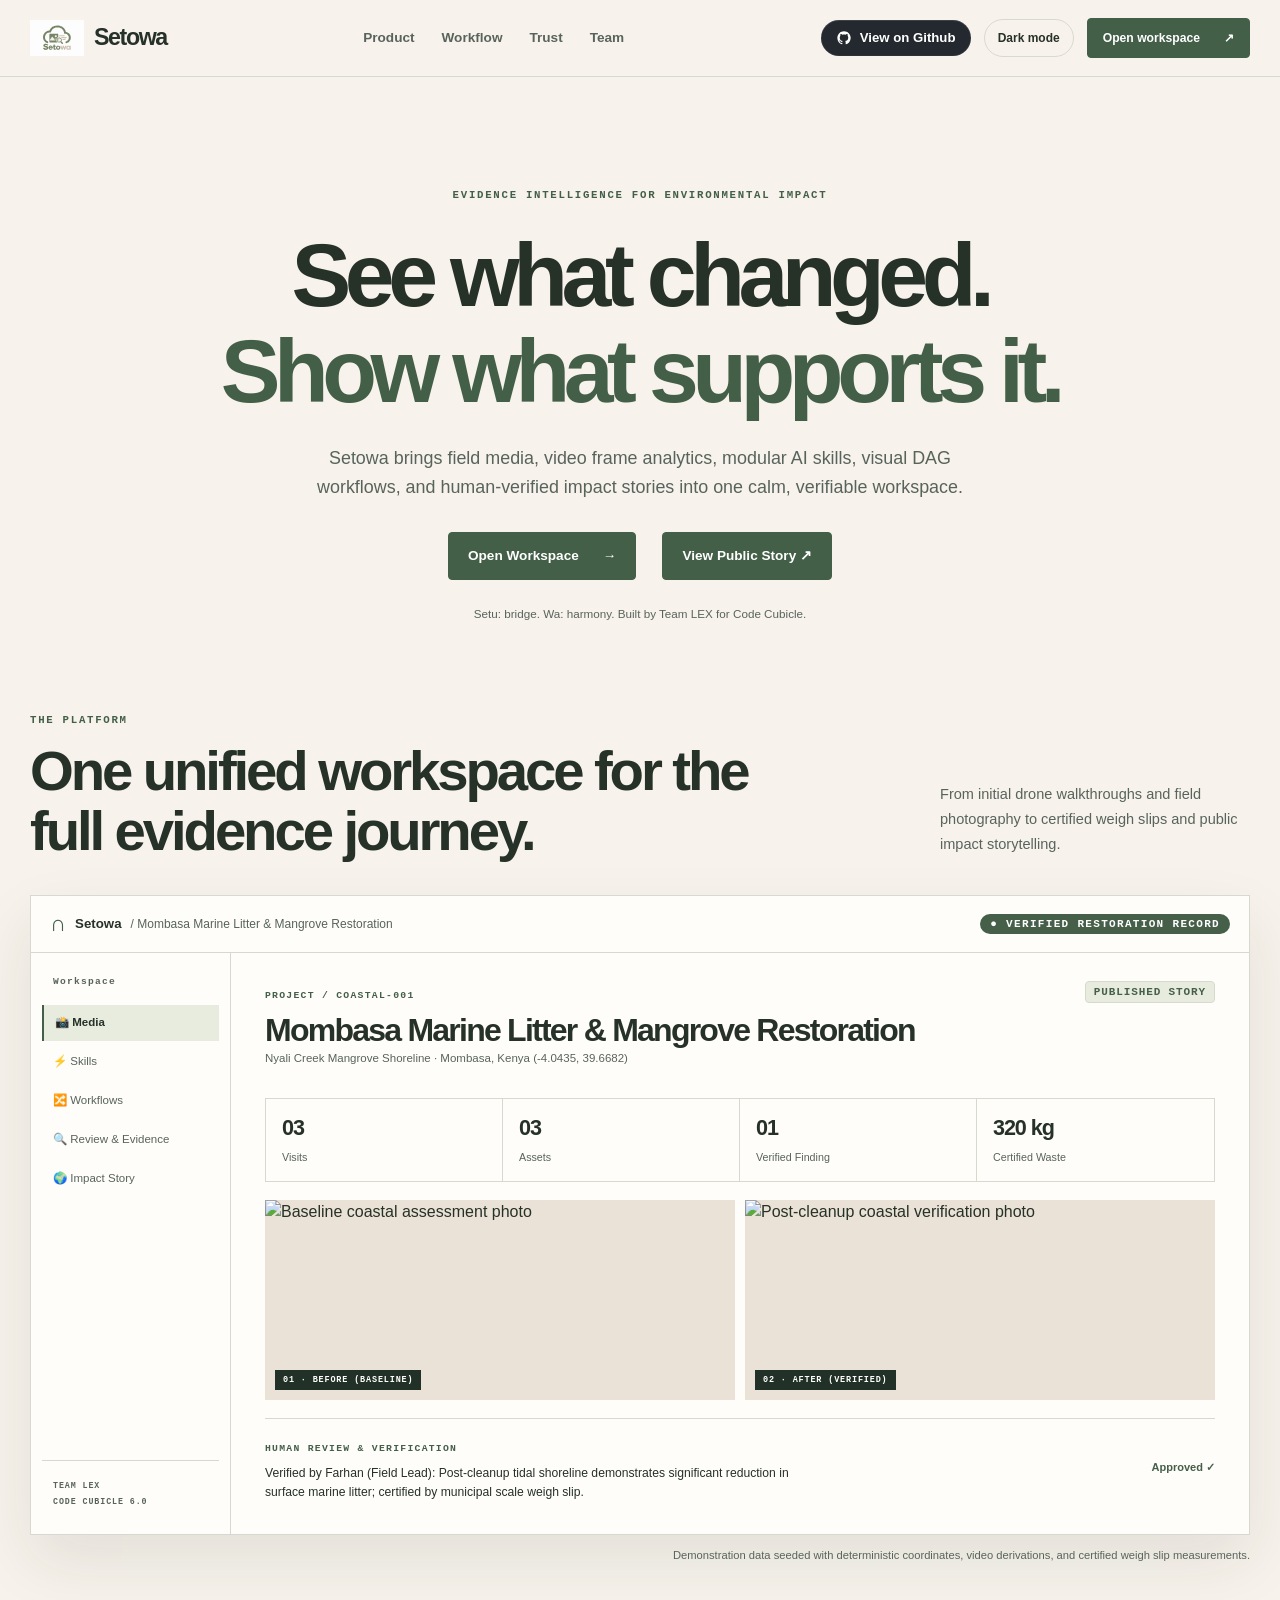
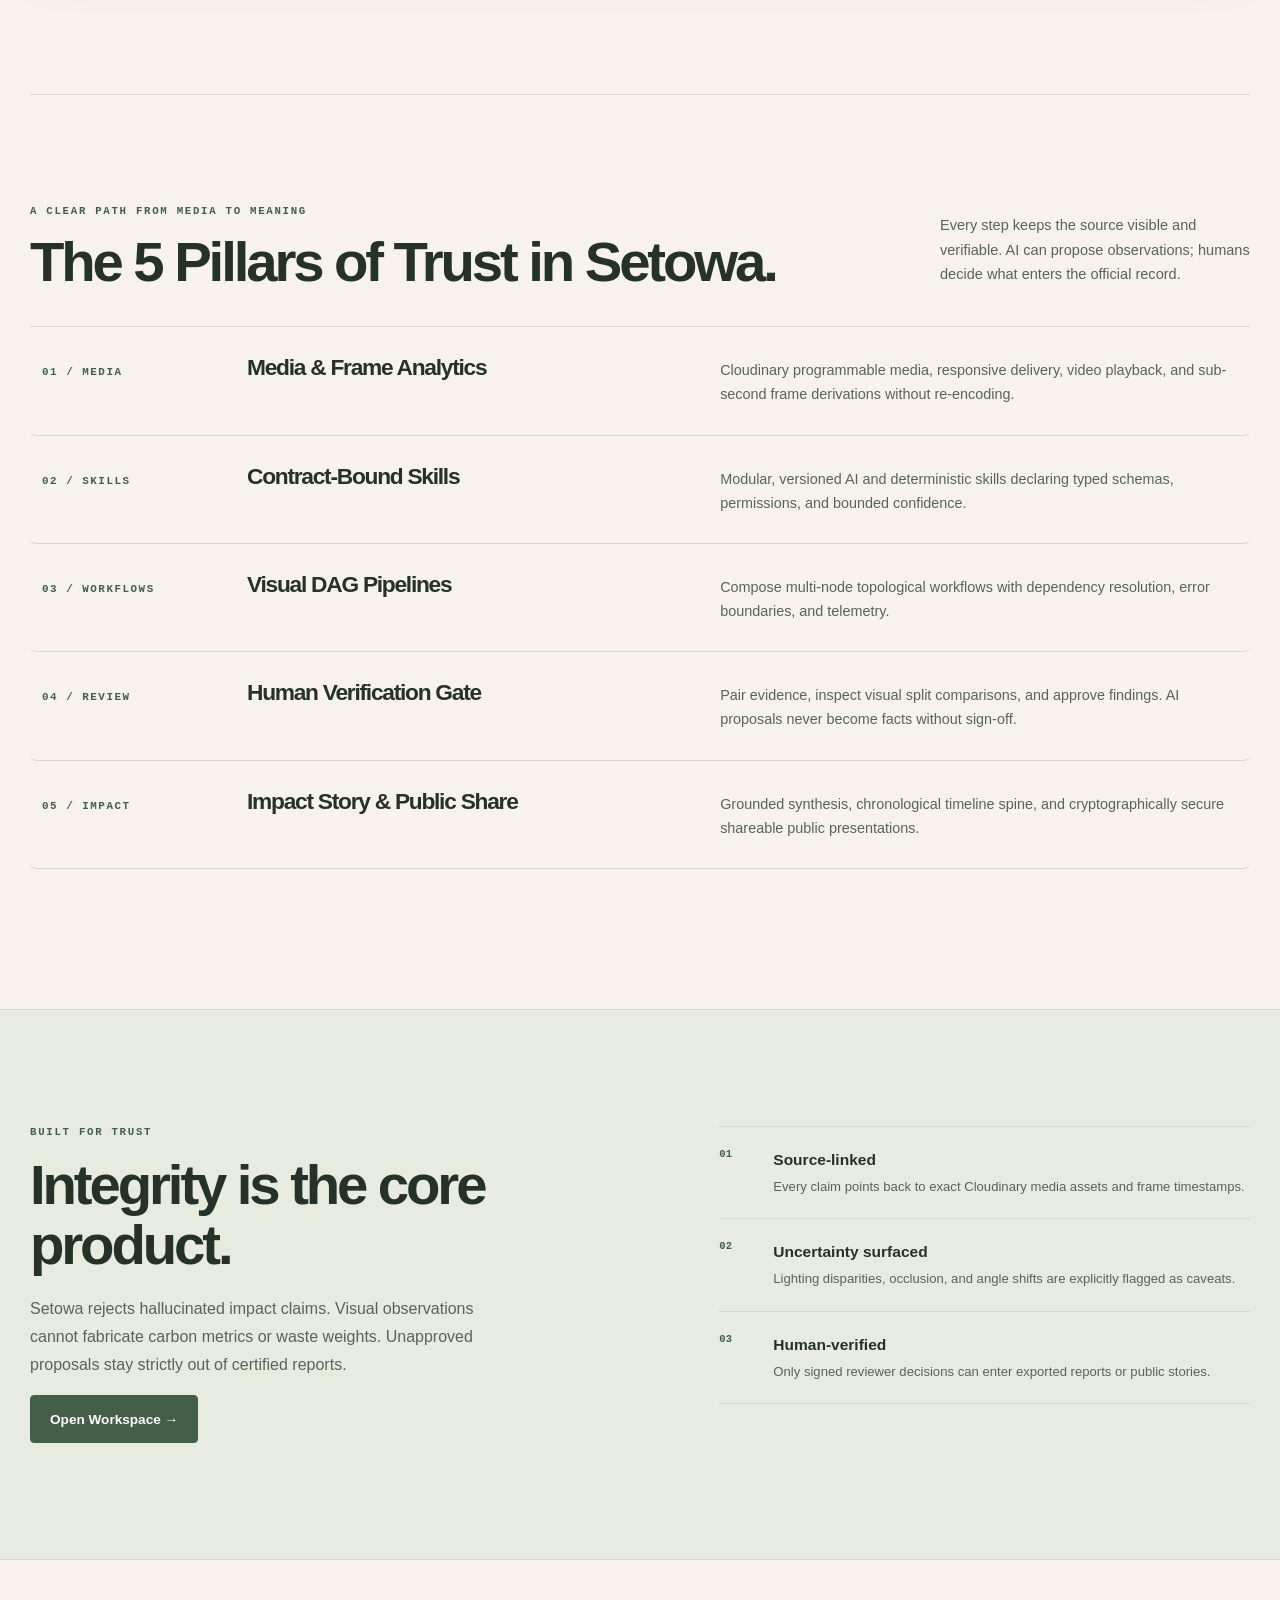
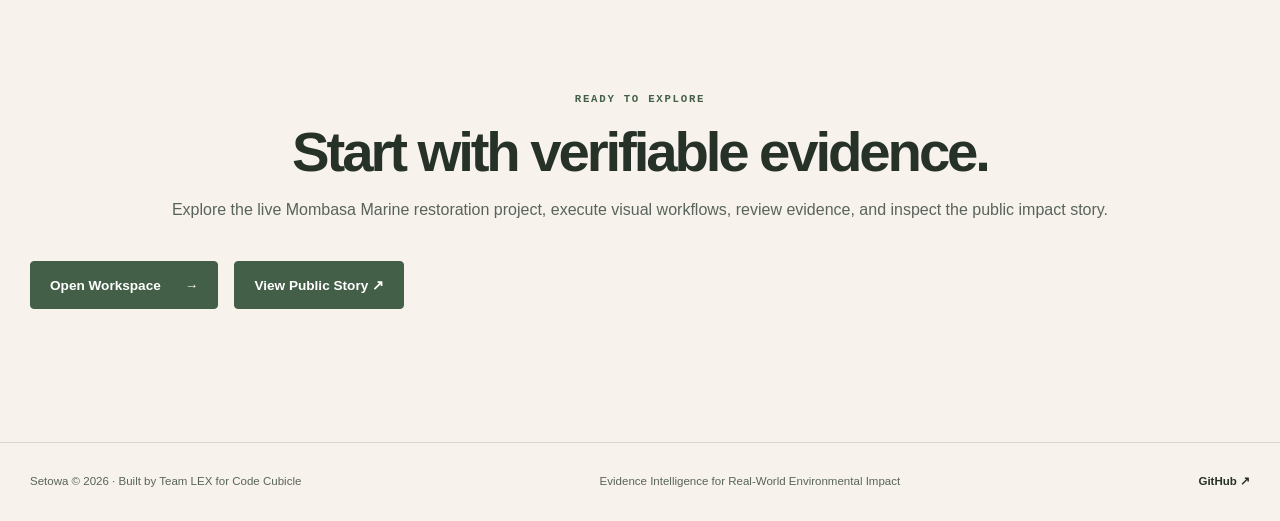
==== commit b2e38e0a: "feat(ui): add Uiverse GitHub button to showcase navigation header" ====
--- a/showcase/index.html
+++ b/showcase/index.html
@@ -6,7 +6,7 @@
   <meta name="description" content="Setowa connects cleanup media, human review, and evidence-linked reporting. Built by Team LEX.">
   <meta name="referrer" content="no-referrer">
   <title>Setowa — Evidence for work that matters</title>
-  <link rel="stylesheet" href="/showcase/styles.css?v=5">
+  <link rel="stylesheet" href="/showcase/styles.css?v=6">
   <script src="/showcase/theme.js?v=3" defer></script>
 </head>
 <body>
@@ -14,7 +14,25 @@
     <nav class="wrap nav" aria-label="Main navigation">
       <a class="brand" href="#top" aria-label="Setowa home"><img class="brand-logo" src="/showcase/setowa_logo.svg" alt="" width="54" height="36"><span>Setowa</span></a>
       <div class="nav-links"><a href="#product">Product</a><a href="#workflow">Workflow</a><a href="#trust">Trust</a><a href="#team">Team</a></div>
-      <div class="nav-actions"><button id="theme-toggle" class="theme-toggle" type="button" aria-label="Switch to dark mode">Dark mode</button><a class="button button-small" href="/demo/">Open workspace <span aria-hidden="true">↗</span></a></div>
+      <div class="nav-actions">
+        <a class="btn-github" href="https://github.com/farhanakhtar0x66/LEX" target="_blank" rel="noopener noreferrer" aria-label="View on Github">
+          <svg
+            width="16"
+            height="16"
+            viewBox="0 0 16 16"
+            fill="none"
+            xmlns="http://www.w3.org/2000/svg"
+          >
+            <path
+              d="M7.99992 1.33331C7.12444 1.33331 6.25753 1.50575 5.4487 1.84078C4.63986 2.17581 3.90493 2.66688 3.28587 3.28593C2.03563 4.53618 1.33325 6.23187 1.33325 7.99998C1.33325 10.9466 3.24659 13.4466 5.89325 14.3333C6.22659 14.3866 6.33325 14.18 6.33325 14C6.33325 13.8466 6.33325 13.4266 6.33325 12.8733C4.48659 13.2733 4.09325 11.98 4.09325 11.98C3.78659 11.2066 3.35325 11 3.35325 11C2.74659 10.5866 3.39992 10.6 3.39992 10.6C4.06659 10.6466 4.41992 11.2866 4.41992 11.2866C4.99992 12.3 5.97992 12 6.35992 11.84C6.41992 11.4066 6.59325 11.1133 6.77992 10.9466C5.29992 10.78 3.74659 10.2066 3.74659 7.66665C3.74659 6.92665 3.99992 6.33331 4.43325 5.85998C4.36659 5.69331 4.13325 4.99998 4.49992 4.09998C4.49992 4.09998 5.05992 3.91998 6.33325 4.77998C6.85992 4.63331 7.43325 4.55998 7.99992 4.55998C8.56659 4.55998 9.13992 4.63331 9.66659 4.77998C10.9399 3.91998 11.4999 4.09998 11.4999 4.09998C11.8666 4.99998 11.6333 5.69331 11.5666 5.85998C11.9999 6.33331 12.2533 6.92665 12.2533 7.66665C12.2533 10.2133 10.6933 10.7733 9.20659 10.94C9.44659 11.1466 9.66659 11.5533 9.66659 12.1733C9.66659 13.0666 9.66659 13.7866 9.66659 14C9.66659 14.18 9.77325 14.3933 10.1133 14.3333C12.7599 13.44 14.6666 10.9466 14.6666 7.99998C14.6666 7.1245 14.4941 6.25759 14.1591 5.44876C13.8241 4.63992 13.333 3.90499 12.714 3.28593C12.0949 2.66688 11.36 2.17581 10.5511 1.84078C9.7423 1.50575 8.8754 1.33331 7.99992 1.33331V1.33331Z"
+              fill="currentcolor"
+            ></path>
+          </svg>
+          <span>View on Github</span>
+        </a>
+        <button id="theme-toggle" class="theme-toggle" type="button" aria-label="Switch to dark mode">Dark mode</button>
+        <a class="button button-small" href="/demo/">Open workspace <span aria-hidden="true">↗</span></a>
+      </div>
     </nav>
   </header>
 
--- a/showcase/styles.css
+++ b/showcase/styles.css
@@ -13,3 +13,55 @@
 @media(max-width:500px){.nav-actions{gap:8px}.theme-toggle{padding:7px 8px;font-size:.68rem}.button-small{font-size:.68rem;padding:7px 10px}.hero h1{font-size:clamp(3rem,12vw,4rem)}.hero-actions{gap:18px;flex-wrap:wrap}.hero-lede{font-size:1rem}.frame-title>span{display:none}.frame-metrics>div{padding:9px}.frame-metrics b{font-size:1.1rem}.frame-evidence{gap:5px}.frame-image{height:115px}.frame-review{display:block}.frame-review>span{display:block;margin-top:10px}.workflow-list article{grid-template-columns:1fr}.workflow-list article p{grid-column:1}.report-preview{padding:22px}.report-label{font-size:.5rem}.report-sources{grid-template-columns:1fr}.report-sources>div{border-bottom:1px solid var(--line);padding-bottom:10px}.team-list>div{flex-direction:column;gap:3px}.team-list span{text-align:left}.footer-inner{display:grid}}
 @media(prefers-reduced-motion:reduce){html{scroll-behavior:auto}.button{transition:none}}
 .brand-logo{height:36px;width:auto;object-fit:contain}
+
+/* From Uiverse.io by Creatlydev */
+.btn-github {
+  cursor: pointer;
+  display: inline-flex;
+  align-items: center;
+  gap: 0.5rem;
+  border: none;
+  text-decoration: none;
+
+  transition: all 0.5s cubic-bezier(0.165, 0.84, 0.44, 1);
+  border-radius: 100px;
+  font-weight: 800;
+  place-content: center;
+
+  padding: 0.62rem 0.95rem;
+  font-size: 0.825rem;
+  line-height: 1rem;
+
+  background-color: #24292f;
+  box-shadow:
+    inset 0 1px 0 0 rgba(255, 255, 255, 0.08),
+    inset 0 0 0 1px rgba(255, 255, 255, 0.04);
+  color: #fff;
+}
+
+:root[data-theme=dark] .btn-github {
+  background-color: rgba(0, 0, 0, 0.45);
+  box-shadow:
+    inset 0 1px 0 0 rgba(255, 255, 255, 0.08),
+    inset 0 0 0 1px rgba(255, 255, 255, 0.04);
+}
+
+.btn-github:hover {
+  box-shadow:
+    inset 0 1px 0 0 rgba(255, 255, 255, 0.08),
+    inset 0 0 0 1px rgba(252, 232, 3, 0.08);
+  color: #fce803;
+  transform: translate(0, -0.25rem);
+  background-color: #1a1e22;
+}
+
+:root[data-theme=dark] .btn-github:hover {
+  background-color: rgba(0, 0, 0, 0.65);
+}
+
+@media(max-width:500px){
+  .btn-github {
+    padding: 0.45rem 0.65rem;
+    font-size: 0.72rem;
+  }
+}
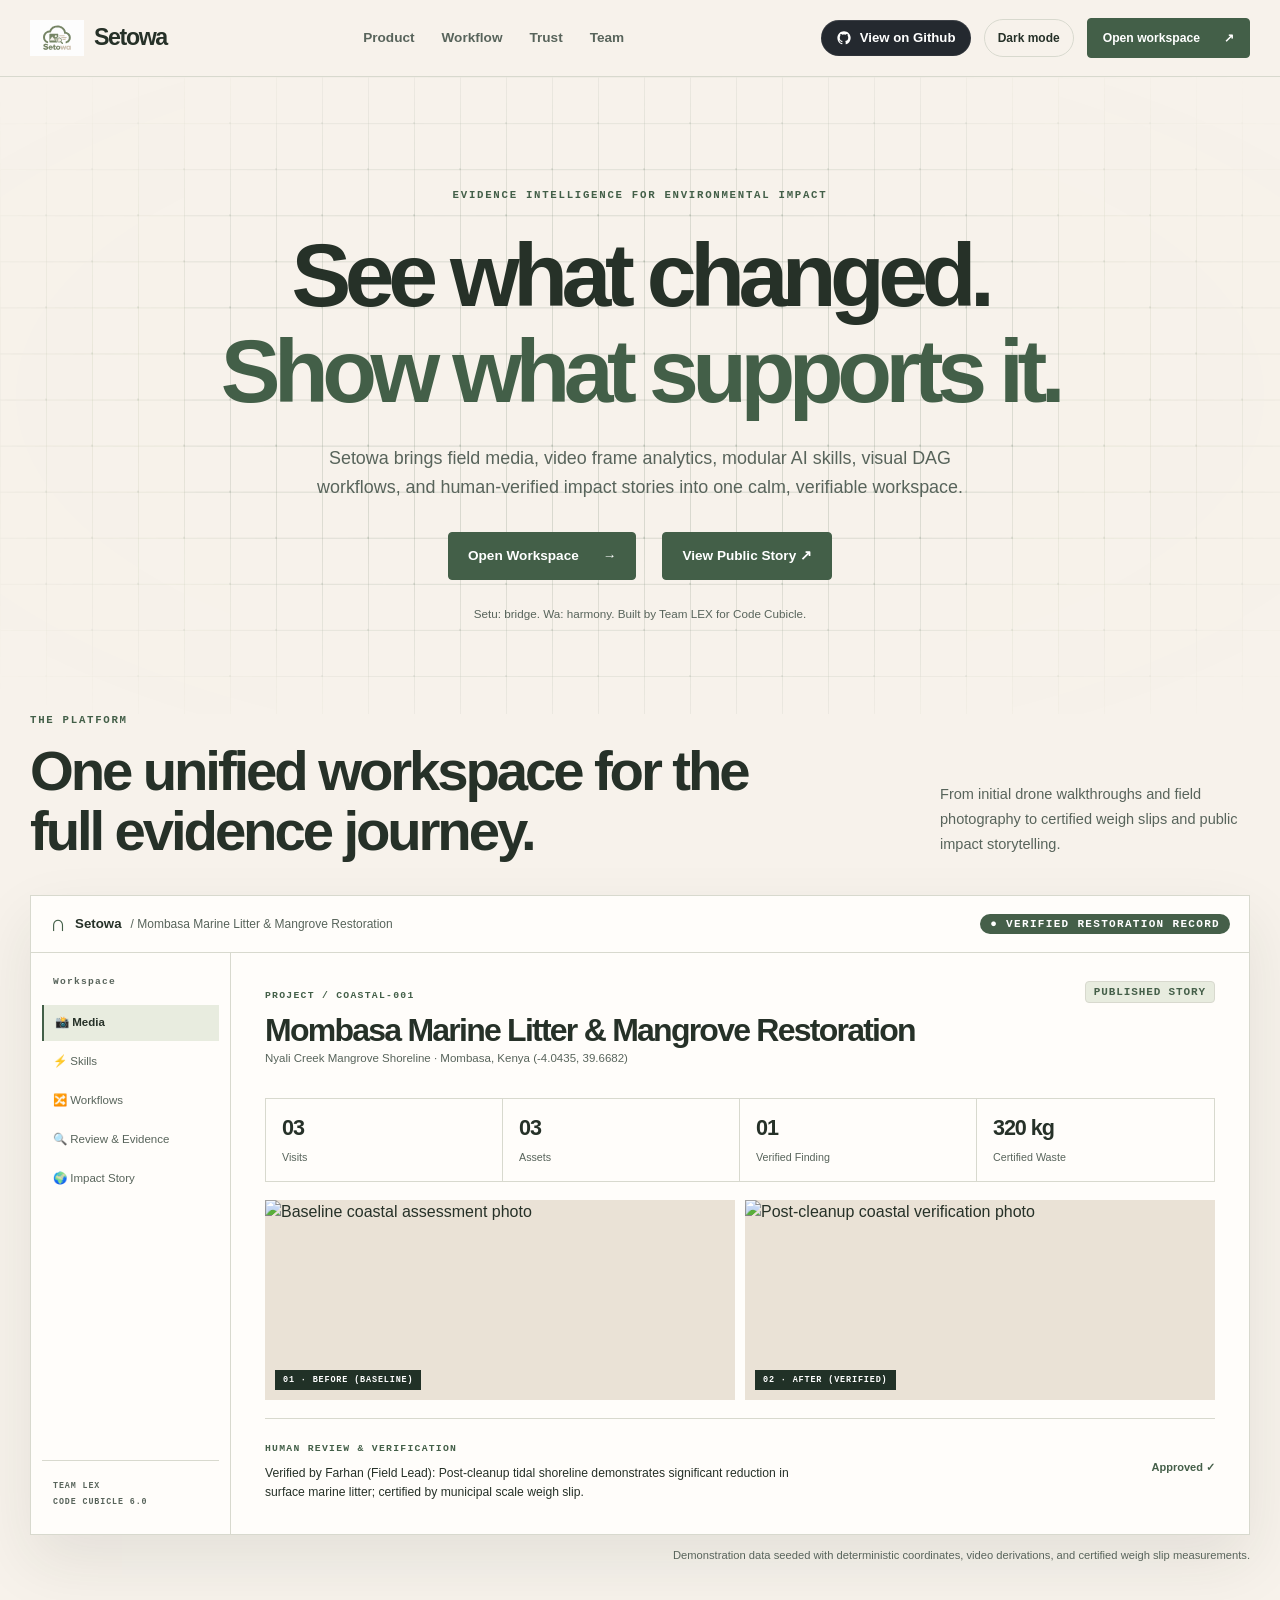
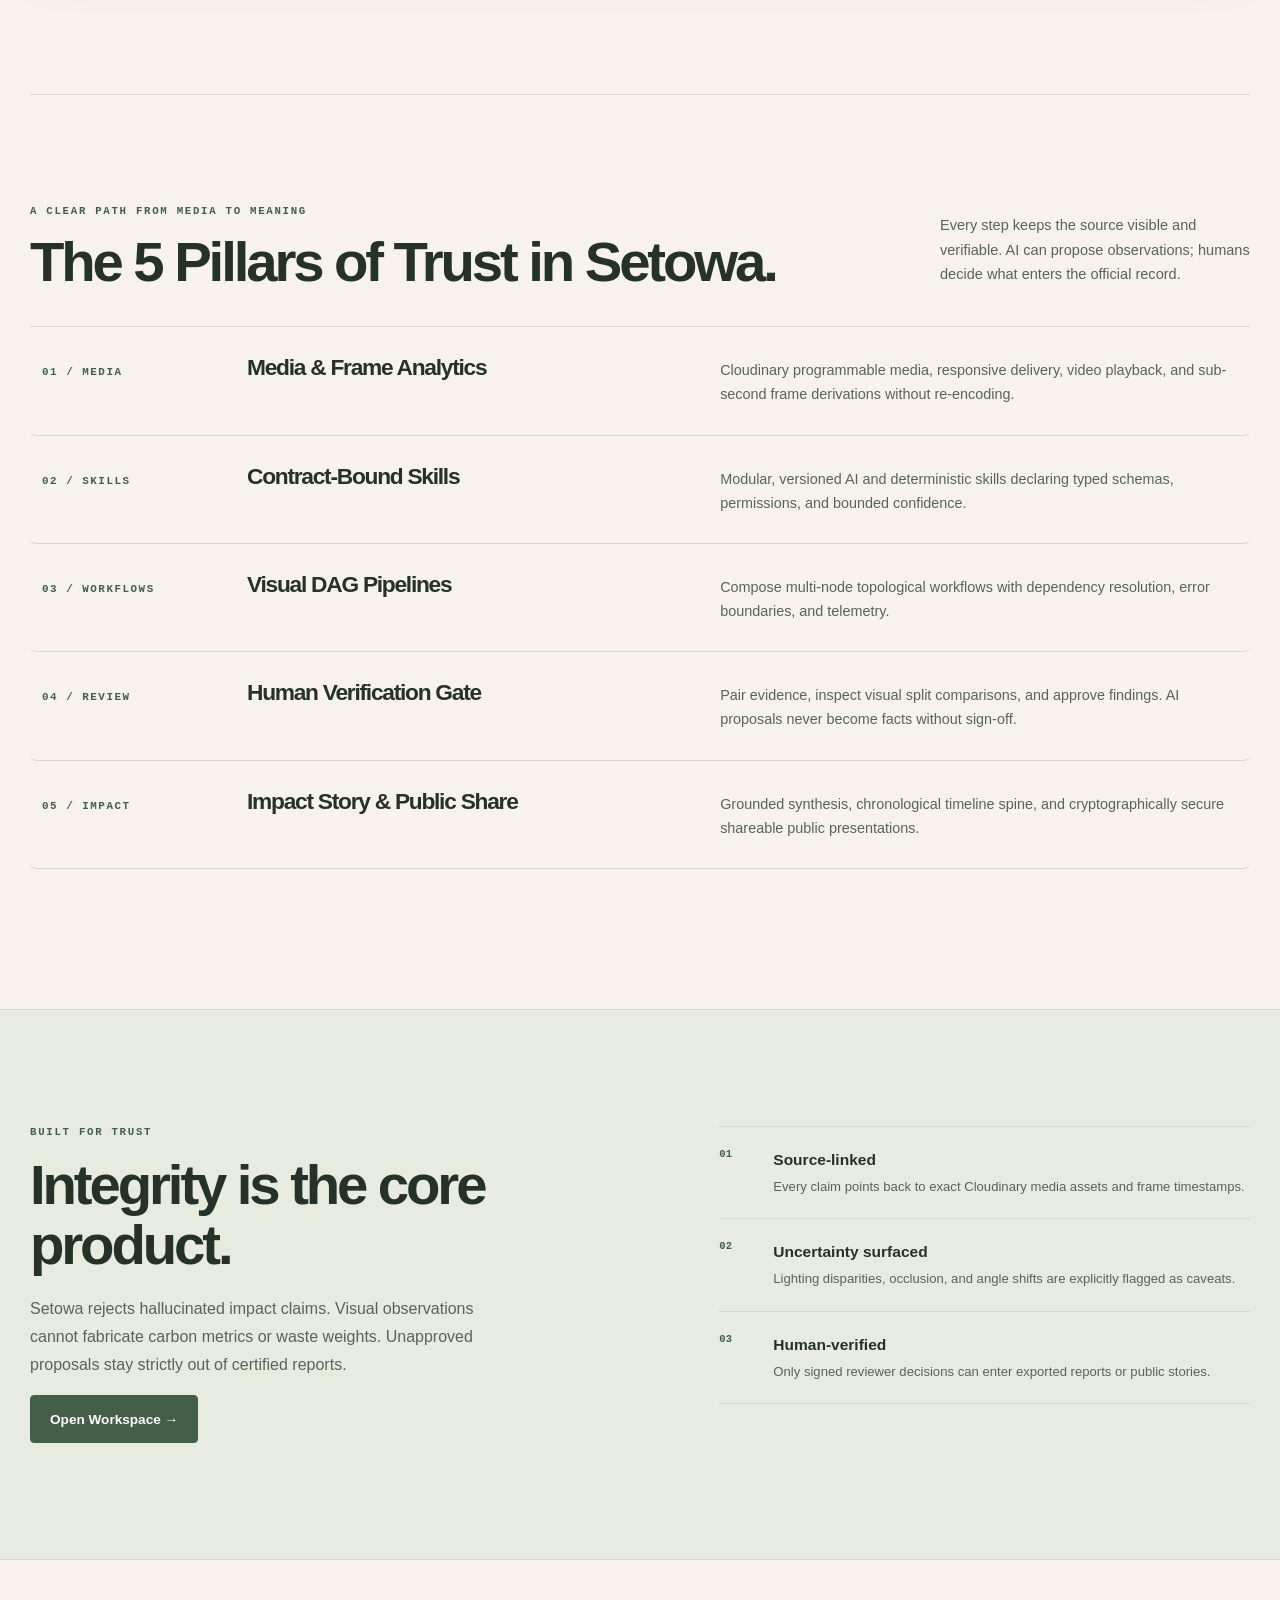
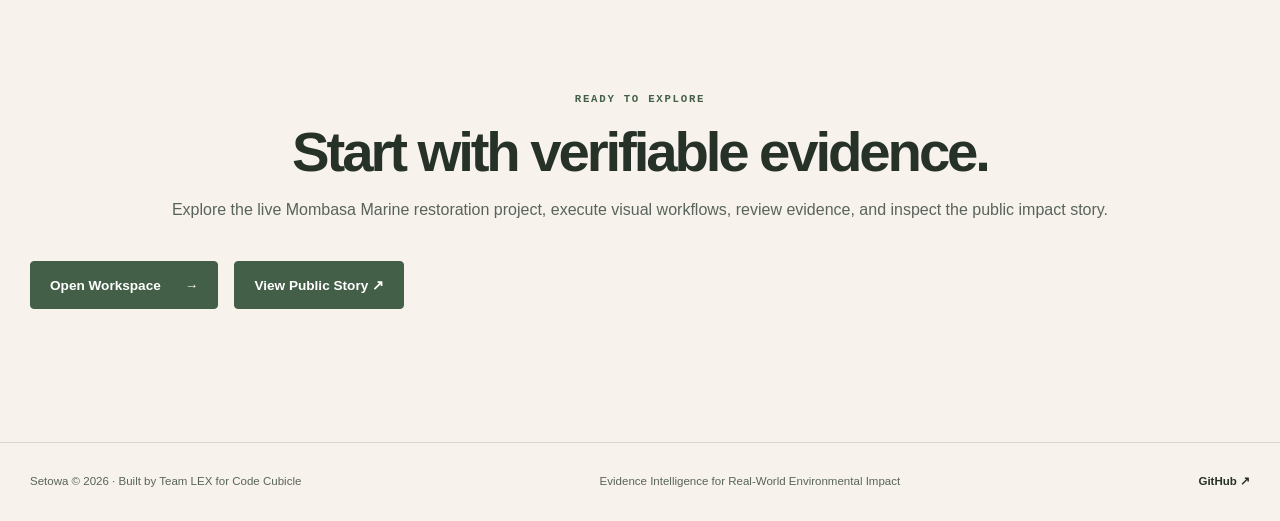
==== commit ffe03d33: "feat(showcase): add interactive background boxes ripple effect to hero section" ====
--- a/showcase/index.html
+++ b/showcase/index.html
@@ -6,8 +6,9 @@
   <meta name="description" content="Setowa connects cleanup media, human review, and evidence-linked reporting. Built by Team LEX.">
   <meta name="referrer" content="no-referrer">
   <title>Setowa — Evidence for work that matters</title>
-  <link rel="stylesheet" href="/showcase/styles.css?v=6">
+  <link rel="stylesheet" href="/showcase/styles.css?v=7">
   <script src="/showcase/theme.js?v=3" defer></script>
+  <script src="/showcase/ripple.js?v=1" defer></script>
 </head>
 <body>
   <header class="site-header">
@@ -37,15 +38,20 @@
   </header>
 
   <main id="top">
-    <section class="hero wrap">
-      <p class="eyebrow">EVIDENCE INTELLIGENCE FOR ENVIRONMENTAL IMPACT</p>
-      <h1>See what changed.<br><span>Show what supports it.</span></h1>
-      <p class="hero-lede">Setowa brings field media, video frame analytics, modular AI skills, visual DAG workflows, and human-verified impact stories into one calm, verifiable workspace.</p>
-      <div class="hero-actions">
-        <a class="button primary" href="/demo/">Open Workspace <span aria-hidden="true">→</span></a>
-        <a class="button secondary" href="/share/pst_demo_mombasa_coastal_2026" target="_blank" rel="noopener">View Public Story ↗</a>
+    <section class="hero-section" id="hero-area">
+      <div class="hero-ripple-wrapper" aria-hidden="true">
+        <canvas id="hero-ripple-canvas"></canvas>
       </div>
-      <p class="hero-note">Setu: bridge. Wa: harmony. Built by Team LEX for Code Cubicle.</p>
+      <div class="hero wrap">
+        <p class="eyebrow">EVIDENCE INTELLIGENCE FOR ENVIRONMENTAL IMPACT</p>
+        <h1>See what changed.<br><span>Show what supports it.</span></h1>
+        <p class="hero-lede">Setowa brings field media, video frame analytics, modular AI skills, visual DAG workflows, and human-verified impact stories into one calm, verifiable workspace.</p>
+        <div class="hero-actions">
+          <a class="button primary" href="/demo/">Open Workspace <span aria-hidden="true">→</span></a>
+          <a class="button secondary" href="/share/pst_demo_mombasa_coastal_2026" target="_blank" rel="noopener">View Public Story ↗</a>
+        </div>
+        <p class="hero-note">Setu: bridge. Wa: harmony. Built by Team LEX for Code Cubicle.</p>
+      </div>
     </section>
 
     <section class="product-section wrap" id="product" aria-labelledby="product-title">
--- a/showcase/styles.css
+++ b/showcase/styles.css
@@ -2,7 +2,10 @@
 :root[data-theme=dark]{color-scheme:dark;--bg:#1e241f;--paper:#282f29;--surface:#333c34;--quiet:#303831;--ink:#edf0e8;--muted:#b2bcae;--line:#445047;--pastel:#a9bc8c;--green:#bad0ab;--green-soft:#344537;--dark:#151d18}
 *{box-sizing:border-box}html{scroll-behavior:smooth}section[id]{scroll-margin-top:90px}body{margin:0;background:var(--bg);color:var(--ink);font:16px/1.55 Inter,ui-sans-serif,-apple-system,BlinkMacSystemFont,"Segoe UI",Roboto,Helvetica,Arial,sans-serif}h1,h2,h3,p{margin-top:0}h1,h2,h3{letter-spacing:-.055em;line-height:1.07}a{color:inherit;text-decoration:none}button{font:inherit;cursor:pointer}img{display:block;max-width:100%}.wrap{width:min(1220px,calc(100% - 48px));margin:auto}
 .site-header{position:sticky;top:0;z-index:20;background:color-mix(in srgb,var(--bg) 94%,transparent);backdrop-filter:blur(15px);border-bottom:1px solid var(--line)}.nav{min-height:76px;display:flex;align-items:center;justify-content:space-between;gap:30px}.brand{display:flex;align-items:center;gap:10px;font-size:1.45rem;font-weight:760;letter-spacing:-.06em}.brand-symbol{width:32px;height:32px;fill:none;stroke:var(--green);stroke-width:2.7;stroke-linecap:round;stroke-linejoin:round}.nav-links,.nav-actions{display:flex;align-items:center;gap:27px}.nav-links{font-size:.85rem;color:var(--muted);font-weight:620}.nav-links a:hover,.text-link:hover{color:var(--green)}.nav-actions{gap:13px}.theme-toggle{border:1px solid var(--line);border-radius:999px;background:transparent;color:var(--ink);font-size:.75rem;font-weight:650;padding:9px 13px}.theme-toggle:hover{background:var(--surface)}.button{display:inline-flex;align-items:center;justify-content:center;gap:24px;min-height:48px;padding:11px 19px;background:var(--green);color:#fff;border:1px solid var(--green);border-radius:4px;font-size:.85rem;font-weight:680;white-space:nowrap;transition:transform .16s,background .16s}.button:hover{transform:translateY(-2px);background:color-mix(in srgb,var(--green) 85%,var(--ink))}.button-small{min-height:40px;padding:8px 15px;font-size:.76rem}:root[data-theme=dark] .button{background:var(--pastel);border-color:var(--pastel);color:#1d291e}:root[data-theme=dark] .button:hover{background:#c2d4a8}.eyebrow{font:700 .67rem/1.3 ui-monospace,SFMono-Regular,Menlo,monospace;letter-spacing:.16em;color:var(--green)}.text-link{font-size:.84rem;font-weight:680;text-decoration:underline;text-underline-offset:5px}
-.hero{text-align:center;padding-top:112px;padding-bottom:91px}.hero .eyebrow{margin-bottom:25px}.hero h1{font-size:clamp(3.8rem,7vw,7.4rem);font-weight:660;letter-spacing:-.072em;margin-bottom:24px}.hero h1 span{color:var(--green)}.hero-lede{max-width:680px;margin:0 auto;color:var(--muted);font-size:1.12rem;line-height:1.65}.hero-actions{display:flex;align-items:center;justify-content:center;gap:26px;margin:29px 0 25px}.hero-note{font-size:.73rem;color:var(--muted);margin:0}
+.hero-section{position:relative;width:100%;overflow:hidden}
+.hero-ripple-wrapper{position:absolute;inset:0;pointer-events:none;z-index:1;-webkit-mask-image:radial-gradient(ellipse 75% 70% at 50% 50%,#000 35%,transparent 95%);mask-image:radial-gradient(ellipse 75% 70% at 50% 50%,#000 35%,transparent 95%)}
+#hero-ripple-canvas{display:block;width:100%;height:100%}
+.hero{position:relative;z-index:2;text-align:center;padding-top:112px;padding-bottom:91px}.hero .eyebrow{margin-bottom:25px}.hero h1{font-size:clamp(3.8rem,7vw,7.4rem);font-weight:660;letter-spacing:-.072em;margin-bottom:24px}.hero h1 span{color:var(--green)}.hero-lede{max-width:680px;margin:0 auto;color:var(--muted);font-size:1.12rem;line-height:1.65}.hero-actions{display:flex;align-items:center;justify-content:center;gap:26px;margin:29px 0 25px}.hero-note{font-size:.73rem;color:var(--muted);margin:0}
 .product-section{padding-bottom:118px}.section-heading{display:flex;align-items:end;justify-content:space-between;gap:60px;margin-bottom:34px}.section-heading>div{max-width:760px}.section-heading h2,.trust-layout h2,.team-layout h2,.final-cta h2{font-size:clamp(2.7rem,4.4vw,4.8rem);font-weight:620;margin:13px 0 0}.section-heading>p{max-width:310px;color:var(--muted);font-size:.91rem;line-height:1.7;margin:0 0 5px}.product-frame{border:1px solid var(--line);background:var(--paper);box-shadow:0 26px 60px rgba(30,47,32,.09)}.frame-top{height:57px;border-bottom:1px solid var(--line);display:flex;align-items:center;justify-content:space-between;padding:0 19px;font-size:.83rem;font-weight:750}.frame-top>span:first-child{display:flex;gap:9px;align-items:center}.frame-top small{font-size:.75rem;color:var(--muted);font-weight:500}.frame-mark{font-size:1.4rem;color:var(--green);font-family:Georgia,serif}.frame-status{font:700 .59rem ui-monospace,Menlo,monospace;letter-spacing:.12em;color:var(--green)}.frame-status i{display:inline-block;width:7px;height:7px;background:var(--pastel);border-radius:50%;margin-right:7px}.frame-body{display:grid;grid-template-columns:200px minmax(0,1fr);min-height:500px}.frame-sidebar{display:flex;flex-direction:column;gap:3px;padding:23px 11px;border-right:1px solid var(--line);color:var(--muted);font-size:.72rem}.frame-sidebar b{font:700 .6rem ui-monospace,Menlo,monospace;letter-spacing:.13em;padding:0 11px 15px}.frame-sidebar>span{padding:9px 11px}.frame-sidebar .selected{background:var(--green-soft);color:var(--ink);border-left:2px solid var(--green);font-weight:700}.frame-sidebar-foot{margin-top:auto;border-top:1px solid var(--line);padding:17px 11px 2px;font:700 .52rem/1.9 ui-monospace,Menlo,monospace;letter-spacing:.11em}.frame-content{padding:28px 34px 33px;min-width:0}.frame-title{display:flex;align-items:start;justify-content:space-between;gap:10px}.frame-title small,.frame-review small{font:700 .61rem ui-monospace,Menlo,monospace;letter-spacing:.13em;color:var(--green)}.frame-title h3{font-size:2rem;font-weight:650;margin:7px 0 3px}.frame-title p{color:var(--muted);font-size:.72rem}.frame-title>span{border:1px solid var(--line);padding:6px 10px;font:700 .53rem ui-monospace,Menlo,monospace;letter-spacing:.08em;white-space:nowrap}.frame-metrics{display:grid;grid-template-columns:repeat(4,1fr);border:1px solid var(--line);margin:18px 0}.frame-metrics>div{padding:12px 16px;border-right:1px solid var(--line)}.frame-metrics>div:last-child{border:0}.frame-metrics b{font-size:1.35rem;display:block;letter-spacing:-.05em}.frame-metrics span{color:var(--muted);font-size:.67rem}.frame-evidence{display:grid;grid-template-columns:1fr 1fr;gap:10px}.frame-image{position:relative;height:200px;background:var(--surface);overflow:hidden}.frame-image img{width:100%;height:100%;object-fit:cover}.frame-image span{position:absolute;left:10px;bottom:10px;padding:5px 8px;background:#213127;color:#fff;font:700 .53rem ui-monospace,Menlo,monospace;letter-spacing:.1em}.frame-review{display:flex;align-items:center;justify-content:space-between;gap:20px;border-top:1px solid var(--line);padding-top:15px;margin-top:18px}.frame-review p{font-size:.76rem;max-width:530px;margin:5px 0 0}.frame-review>span{font-size:.69rem;color:var(--green);font-weight:750;white-space:nowrap}.sample-disclosure{color:var(--muted);font-size:.7rem;text-align:right;margin-top:12px}
 .workflow-section{padding-top:110px;padding-bottom:140px;border-top:1px solid var(--line)}.workflow-list{border-top:1px solid var(--line)}.workflow-list article{display:grid;grid-template-columns:170px 1.1fr 1.3fr;align-items:baseline;gap:35px;padding:28px 12px;border-bottom:1px solid var(--line);border-radius:6px;transition:background .18s ease}.workflow-list article:hover{background:color-mix(in srgb,var(--surface) 40%,transparent)}.workflow-list article>span{font:700 .68rem ui-monospace,Menlo,monospace;letter-spacing:.14em;color:var(--green)}.workflow-list h3{font-size:1.42rem;font-weight:650;margin:0}.workflow-list p{color:var(--muted);font-size:.9rem;line-height:1.68;margin:0;max-width:540px}
 .trust-section{background:var(--green-soft);border-top:1px solid var(--line);border-bottom:1px solid var(--line)}.trust-layout{display:grid;grid-template-columns:1fr 1fr;gap:13%;padding-top:116px;padding-bottom:116px}.trust-layout h2{margin:15px 0 20px}.trust-layout>div:first-child>p:not(.eyebrow){max-width:495px;color:var(--muted);line-height:1.75}.trust-rules{border-top:1px solid var(--line)}.trust-rules>div{display:grid;grid-template-columns:42px 1fr;padding:21px 0;border-bottom:1px solid var(--line);column-gap:12px}.trust-rules span{grid-row:span 2;color:var(--green);font:700 .66rem ui-monospace,Menlo,monospace}.trust-rules strong{font-size:.97rem}.trust-rules p{font-size:.82rem;color:var(--muted);margin:5px 0 0}
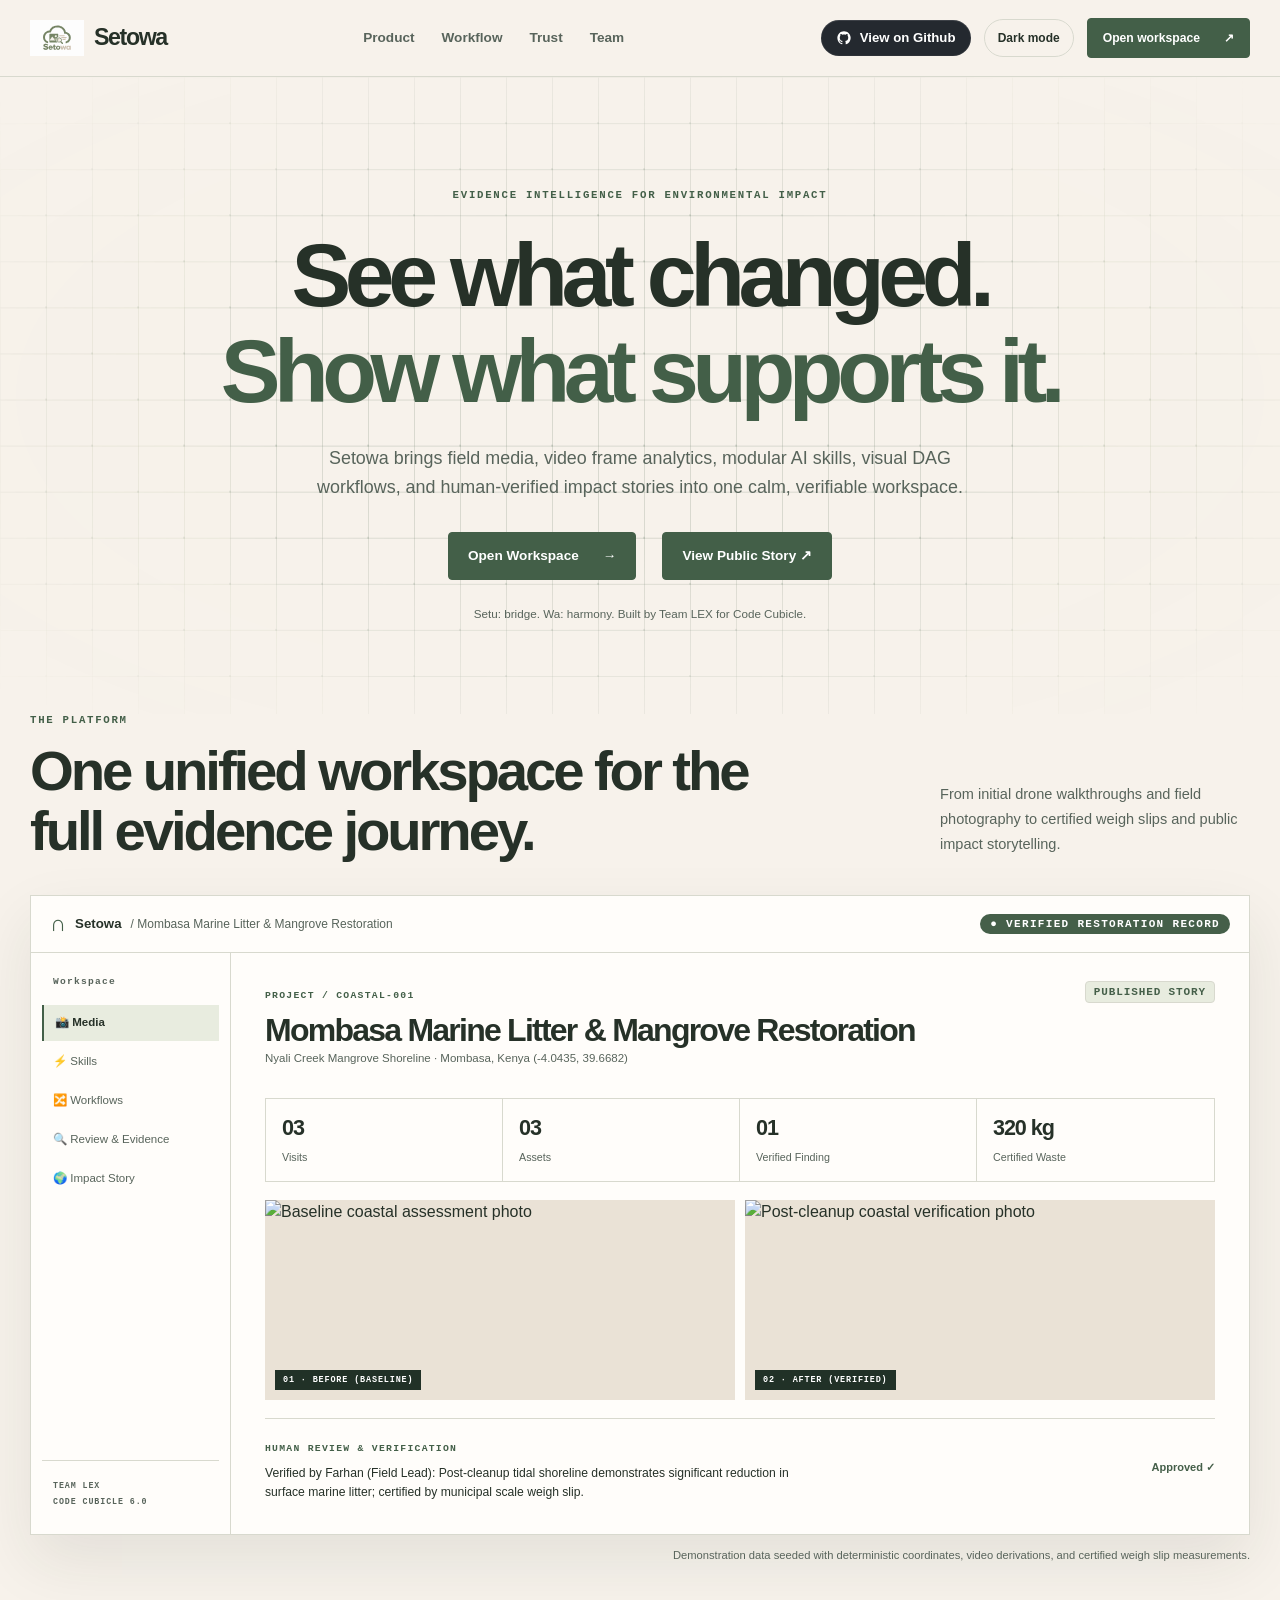
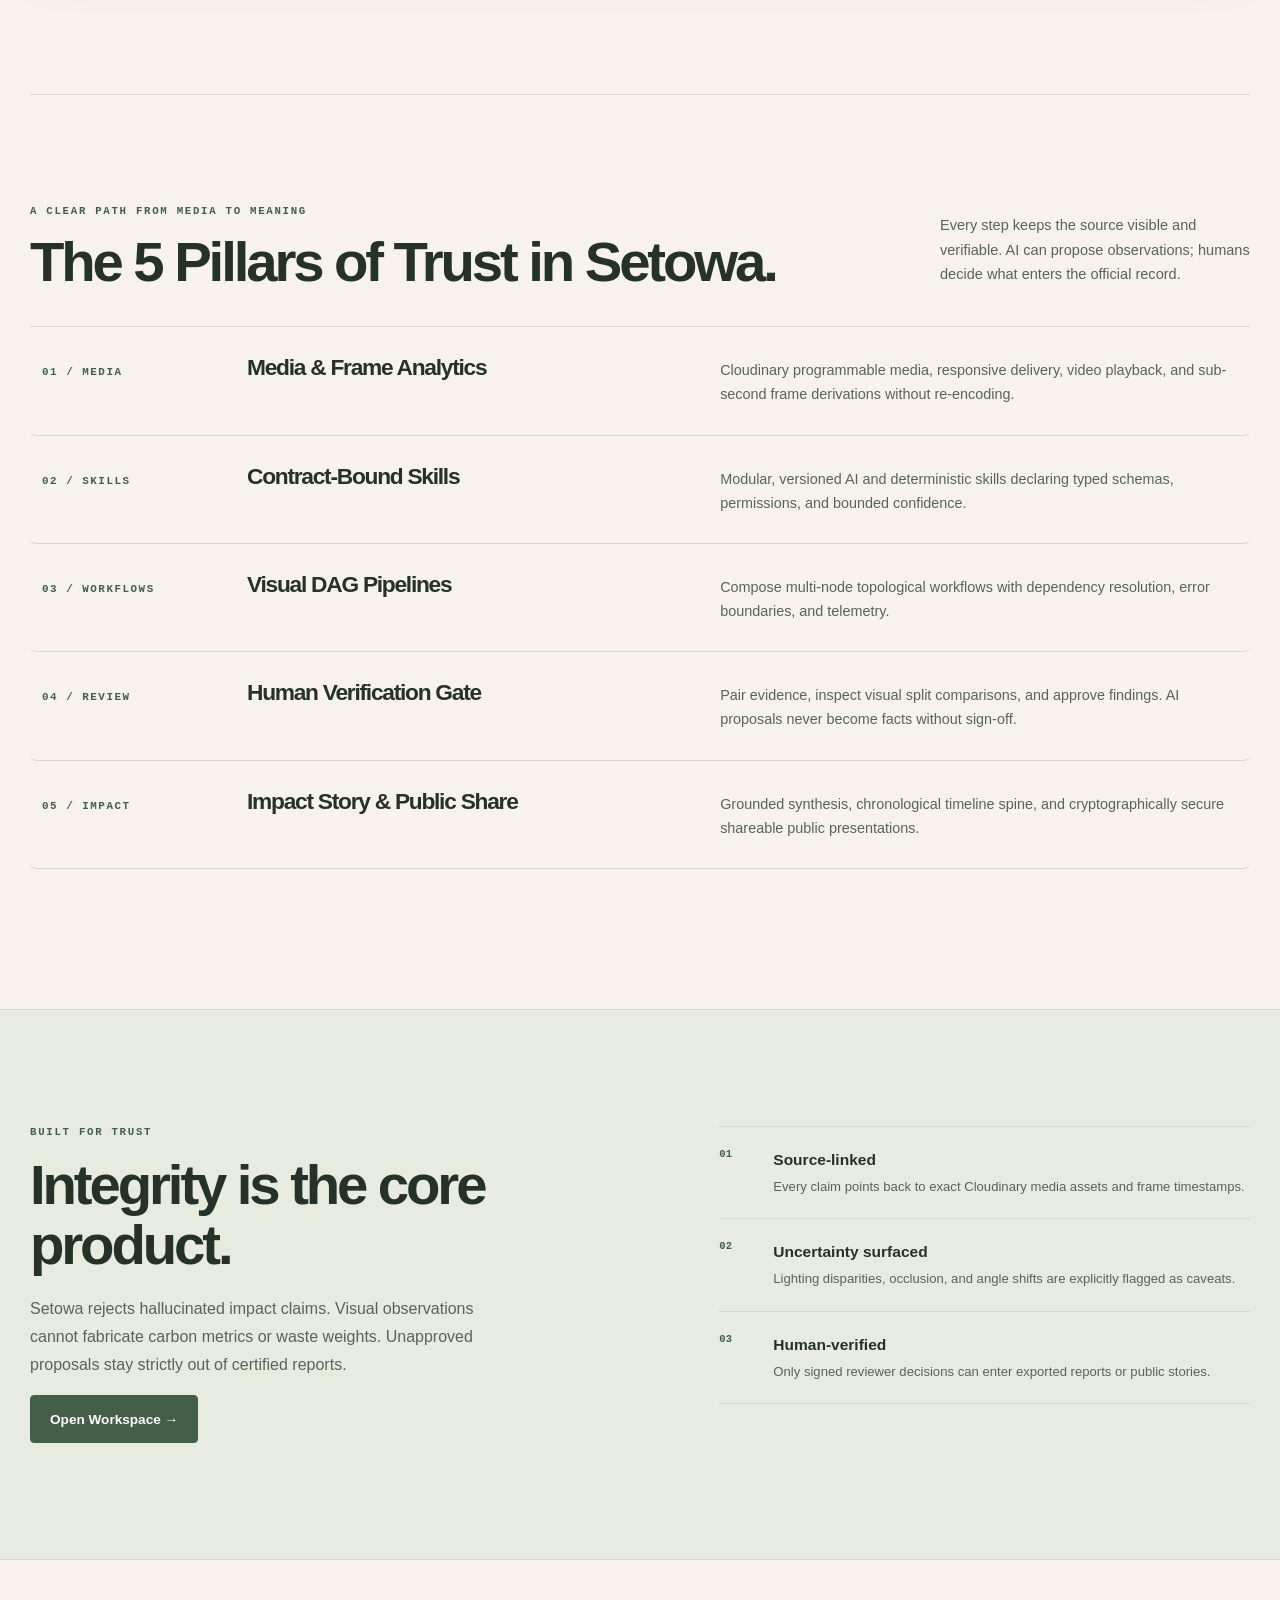
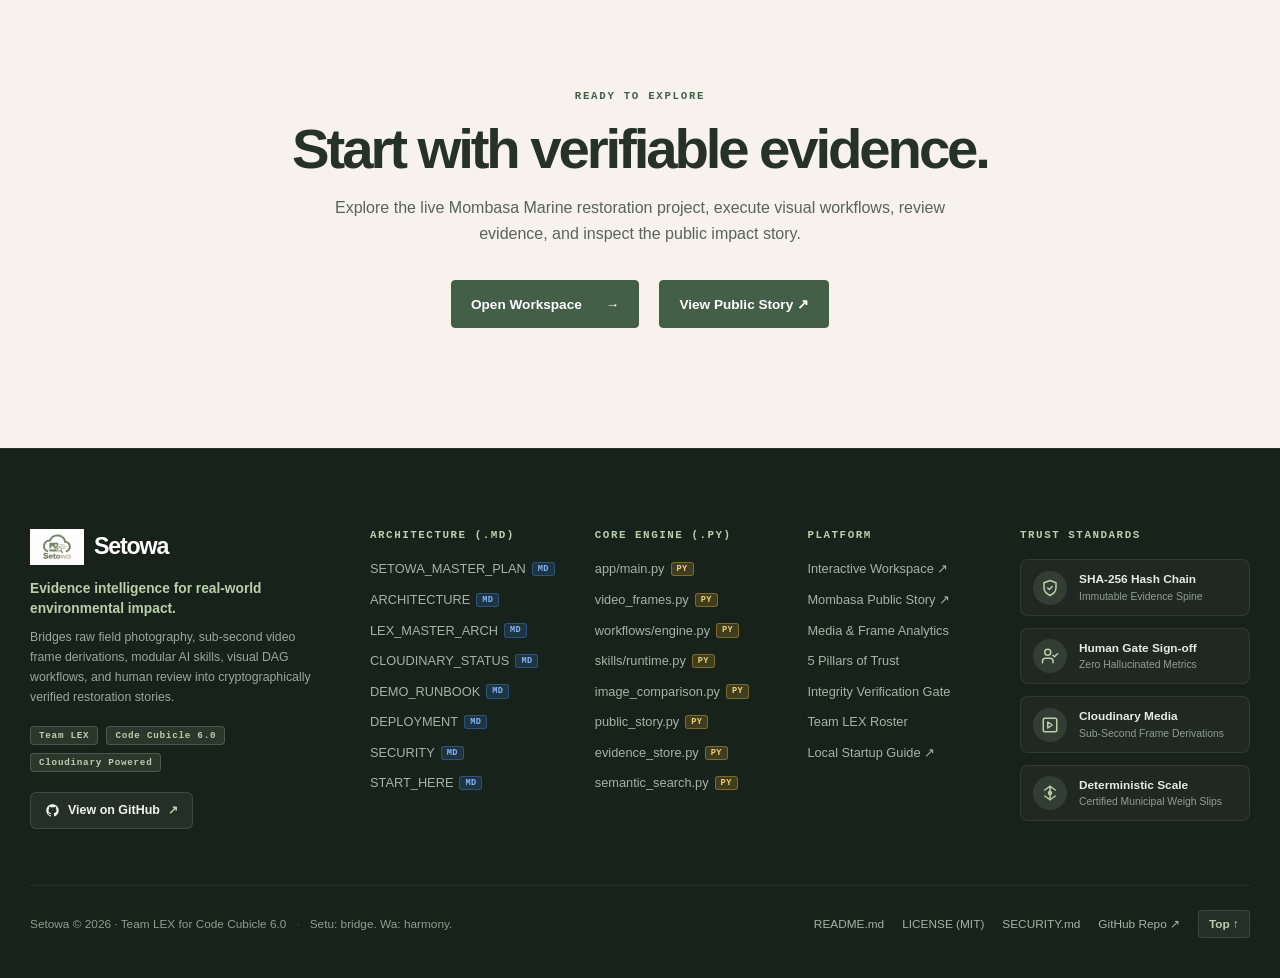
==== commit 917e797a: "feat(showcase): add Cloudinary-inspired rich technical footer and center final CTA" ====
--- a/showcase/index.html
+++ b/showcase/index.html
@@ -6,7 +6,7 @@
   <meta name="description" content="Setowa connects cleanup media, human review, and evidence-linked reporting. Built by Team LEX.">
   <meta name="referrer" content="no-referrer">
   <title>Setowa — Evidence for work that matters</title>
-  <link rel="stylesheet" href="/showcase/styles.css?v=7">
+  <link rel="stylesheet" href="/showcase/styles.css?v=8">
   <script src="/showcase/theme.js?v=3" defer></script>
   <script src="/showcase/ripple.js?v=1" defer></script>
 </head>
@@ -166,17 +166,163 @@
       <p class="eyebrow">READY TO EXPLORE</p>
       <h2>Start with verifiable evidence.</h2>
       <p>Explore the live Mombasa Marine restoration project, execute visual workflows, review evidence, and inspect the public impact story.</p>
-      <div style="display:flex; gap:16px; margin-top:24px;">
+      <div class="final-cta-actions">
         <a class="button primary" href="/demo/">Open Workspace <span aria-hidden="true">→</span></a>
         <a class="button secondary" href="/share/pst_demo_mombasa_coastal_2026" target="_blank" rel="noopener">View Public Story ↗</a>
       </div>
     </section>
   </main>
-  <footer>
-    <div class="wrap footer-inner">
-      <span>Setowa © 2026 · Built by Team LEX for Code Cubicle</span>
-      <span>Evidence Intelligence for Real-World Environmental Impact</span>
-      <a href="https://github.com/farhanakhtar0x66/LEX" target="_blank" rel="noreferrer">GitHub ↗</a>
+
+  <footer class="site-footer">
+    <div class="wrap">
+      <div class="footer-grid">
+        <!-- Brand / Identity Column -->
+        <div class="footer-col footer-col-brand">
+          <a class="footer-brand" href="#top" aria-label="Setowa home">
+            <img class="brand-logo" src="/showcase/setowa_logo.svg" alt="" width="48" height="32">
+            <span>Setowa</span>
+          </a>
+          <p class="footer-tagline">Evidence intelligence for real-world environmental impact.</p>
+          <p class="footer-desc">
+            Bridges raw field photography, sub-second video frame derivations, modular AI skills, visual DAG workflows, and human review into cryptographically verified restoration stories.
+          </p>
+          <div class="footer-badges">
+            <span class="footer-pill">Team LEX</span>
+            <span class="footer-pill">Code Cubicle 6.0</span>
+            <span class="footer-pill">Cloudinary Powered</span>
+          </div>
+          <div class="footer-repo-cta">
+            <a class="footer-github-link" href="https://github.com/farhanakhtar0x66/LEX" target="_blank" rel="noopener noreferrer">
+              <svg width="15" height="15" viewBox="0 0 16 16" fill="currentColor">
+                <path d="M7.99992 1.33331C7.12444 1.33331 6.25753 1.50575 5.4487 1.84078C4.63986 2.17581 3.90493 2.66688 3.28587 3.28593C2.03563 4.53618 1.33325 6.23187 1.33325 7.99998C1.33325 10.9466 3.24659 13.4466 5.89325 14.3333C6.22659 14.3866 6.33325 14.18 6.33325 14C6.33325 13.8466 6.33325 13.4266 6.33325 12.8733C4.48659 13.2733 4.09325 11.98 4.09325 11.98C3.78659 11.2066 3.35325 11 3.35325 11C2.74659 10.5866 3.39992 10.6 3.39992 10.6C4.06659 10.6466 4.41992 11.2866 4.41992 11.2866C4.99992 12.3 5.97992 12 6.35992 11.84C6.41992 11.4066 6.59325 11.1133 6.77992 10.9466C5.29992 10.78 3.74659 10.2066 3.74659 7.66665C3.74659 6.92665 3.99992 6.33331 4.43325 5.85998C4.36659 5.69331 4.13325 4.99998 4.49992 4.09998C4.49992 4.09998 5.05992 3.91998 6.33325 4.77998C6.85992 4.63331 7.43325 4.55998 7.99992 4.55998C8.56659 4.55998 9.13992 4.63331 9.66659 4.77998C10.9399 3.91998 11.4999 4.09998 11.4999 4.09998C11.8666 4.99998 11.6333 5.69331 11.5666 5.85998C11.9999 6.33331 12.2533 6.92665 12.2533 7.66665C12.2533 10.2133 10.6933 10.7733 9.20659 10.94C9.44659 11.1466 9.66659 11.5533 9.66659 12.1733C9.66659 13.0666 9.66659 13.7866 9.66659 14C9.66659 14.18 9.77325 14.3933 10.1133 14.3333C12.7599 13.44 14.6666 10.9466 14.6666 7.99998C14.6666 7.1245 14.4941 6.25759 14.1591 5.44876C13.8241 4.63992 13.333 3.90499 12.714 3.28593C12.0949 2.66688 11.36 2.17581 10.5511 1.84078C9.7423 1.50575 8.8754 1.33331 7.99992 1.33331V1.33331Z"/>
+              </svg>
+              <span>View on GitHub</span>
+              <span class="arrow">↗</span>
+            </a>
+          </div>
+        </div>
+
+        <!-- Column 1: Architecture & Specs (.md) -->
+        <div class="footer-col">
+          <h4 class="footer-heading">Architecture (.md)</h4>
+          <ul class="footer-nav">
+            <li><a class="footer-link" href="https://github.com/farhanakhtar0x66/LEX/blob/main/SETOWA_MASTER_PLAN.md" target="_blank" rel="noopener noreferrer">SETOWA_MASTER_PLAN<span class="file-tag md">MD</span></a></li>
+            <li><a class="footer-link" href="https://github.com/farhanakhtar0x66/LEX/blob/main/ARCHITECTURE.md" target="_blank" rel="noopener noreferrer">ARCHITECTURE<span class="file-tag md">MD</span></a></li>
+            <li><a class="footer-link" href="https://github.com/farhanakhtar0x66/LEX/blob/main/LEX_MASTER_ARCHITECTURE.md" target="_blank" rel="noopener noreferrer">LEX_MASTER_ARCH<span class="file-tag md">MD</span></a></li>
+            <li><a class="footer-link" href="https://github.com/farhanakhtar0x66/LEX/blob/main/docs/CLOUDINARY_STATUS.md" target="_blank" rel="noopener noreferrer">CLOUDINARY_STATUS<span class="file-tag md">MD</span></a></li>
+            <li><a class="footer-link" href="https://github.com/farhanakhtar0x66/LEX/blob/main/docs/DEMO_RUNBOOK.md" target="_blank" rel="noopener noreferrer">DEMO_RUNBOOK<span class="file-tag md">MD</span></a></li>
+            <li><a class="footer-link" href="https://github.com/farhanakhtar0x66/LEX/blob/main/DEPLOYMENT.md" target="_blank" rel="noopener noreferrer">DEPLOYMENT<span class="file-tag md">MD</span></a></li>
+            <li><a class="footer-link" href="https://github.com/farhanakhtar0x66/LEX/blob/main/SECURITY.md" target="_blank" rel="noopener noreferrer">SECURITY<span class="file-tag md">MD</span></a></li>
+            <li><a class="footer-link" href="https://github.com/farhanakhtar0x66/LEX/blob/main/START_HERE.md" target="_blank" rel="noopener noreferrer">START_HERE<span class="file-tag md">MD</span></a></li>
+          </ul>
+        </div>
+
+        <!-- Column 2: Core Code Engine (.py) -->
+        <div class="footer-col">
+          <h4 class="footer-heading">Core Engine (.py)</h4>
+          <ul class="footer-nav">
+            <li><a class="footer-link" href="https://github.com/farhanakhtar0x66/LEX/blob/main/backend/app/main.py" target="_blank" rel="noopener noreferrer">app/main.py<span class="file-tag py">PY</span></a></li>
+            <li><a class="footer-link" href="https://github.com/farhanakhtar0x66/LEX/blob/main/backend/app/services/video_frames.py" target="_blank" rel="noopener noreferrer">video_frames.py<span class="file-tag py">PY</span></a></li>
+            <li><a class="footer-link" href="https://github.com/farhanakhtar0x66/LEX/blob/main/backend/app/workflows/engine.py" target="_blank" rel="noopener noreferrer">workflows/engine.py<span class="file-tag py">PY</span></a></li>
+            <li><a class="footer-link" href="https://github.com/farhanakhtar0x66/LEX/blob/main/backend/app/skills/runtime.py" target="_blank" rel="noopener noreferrer">skills/runtime.py<span class="file-tag py">PY</span></a></li>
+            <li><a class="footer-link" href="https://github.com/farhanakhtar0x66/LEX/blob/main/backend/app/services/image_comparison.py" target="_blank" rel="noopener noreferrer">image_comparison.py<span class="file-tag py">PY</span></a></li>
+            <li><a class="footer-link" href="https://github.com/farhanakhtar0x66/LEX/blob/main/backend/app/services/public_story.py" target="_blank" rel="noopener noreferrer">public_story.py<span class="file-tag py">PY</span></a></li>
+            <li><a class="footer-link" href="https://github.com/farhanakhtar0x66/LEX/blob/main/backend/app/services/evidence_store.py" target="_blank" rel="noopener noreferrer">evidence_store.py<span class="file-tag py">PY</span></a></li>
+            <li><a class="footer-link" href="https://github.com/farhanakhtar0x66/LEX/blob/main/backend/app/services/semantic_search.py" target="_blank" rel="noopener noreferrer">semantic_search.py<span class="file-tag py">PY</span></a></li>
+          </ul>
+        </div>
+
+        <!-- Column 3: Platform & Showcase -->
+        <div class="footer-col">
+          <h4 class="footer-heading">Platform</h4>
+          <ul class="footer-nav">
+            <li><a class="footer-link" href="/demo/">Interactive Workspace ↗</a></li>
+            <li><a class="footer-link" href="/share/pst_demo_mombasa_coastal_2026" target="_blank" rel="noopener">Mombasa Public Story ↗</a></li>
+            <li><a class="footer-link" href="#product">Media &amp; Frame Analytics</a></li>
+            <li><a class="footer-link" href="#workflow">5 Pillars of Trust</a></li>
+            <li><a class="footer-link" href="#trust">Integrity Verification Gate</a></li>
+            <li><a class="footer-link" href="#team">Team LEX Roster</a></li>
+            <li><a class="footer-link" href="https://github.com/farhanakhtar0x66/LEX#local-development-setup" target="_blank" rel="noopener noreferrer">Local Startup Guide ↗</a></li>
+          </ul>
+        </div>
+
+        <!-- Column 4: Trust & Verification Badges -->
+        <div class="footer-col footer-col-trust">
+          <h4 class="footer-heading">Trust Standards</h4>
+          <div class="trust-seals">
+            <div class="trust-seal">
+              <div class="seal-icon">
+                <svg width="18" height="18" viewBox="0 0 24 24" fill="none" stroke="currentColor" stroke-width="2" stroke-linecap="round" stroke-linejoin="round">
+                  <path d="M12 22s8-4 8-10V5l-8-3-8 3v7c0 6 8 10 8 10z"/>
+                  <path d="m9 12 2 2 4-4"/>
+                </svg>
+              </div>
+              <div class="seal-info">
+                <strong>SHA-256 Hash Chain</strong>
+                <span>Immutable Evidence Spine</span>
+              </div>
+            </div>
+
+            <div class="trust-seal">
+              <div class="seal-icon">
+                <svg width="18" height="18" viewBox="0 0 24 24" fill="none" stroke="currentColor" stroke-width="2" stroke-linecap="round" stroke-linejoin="round">
+                  <path d="M16 21v-2a4 4 0 0 0-4-4H6a4 4 0 0 0-4 4v2"/>
+                  <circle cx="9" cy="7" r="4"/>
+                  <polyline points="16 11 18 13 22 9"/>
+                </svg>
+              </div>
+              <div class="seal-info">
+                <strong>Human Gate Sign-off</strong>
+                <span>Zero Hallucinated Metrics</span>
+              </div>
+            </div>
+
+            <div class="trust-seal">
+              <div class="seal-icon">
+                <svg width="18" height="18" viewBox="0 0 24 24" fill="none" stroke="currentColor" stroke-width="2" stroke-linecap="round" stroke-linejoin="round">
+                  <rect width="18" height="18" x="3" y="3" rx="2"/>
+                  <path d="m9 8 6 4-6 4Z"/>
+                </svg>
+              </div>
+              <div class="seal-info">
+                <strong>Cloudinary Media</strong>
+                <span>Sub-Second Frame Derivations</span>
+              </div>
+            </div>
+
+            <div class="trust-seal">
+              <div class="seal-icon">
+                <svg width="18" height="18" viewBox="0 0 24 24" fill="none" stroke="currentColor" stroke-width="2" stroke-linecap="round" stroke-linejoin="round">
+                  <path d="M12 3v18"/>
+                  <path d="m19 8-7-5-7 5"/>
+                  <path d="m19 16-7 5-7-5"/>
+                  <circle cx="12" cy="12" r="2"/>
+                </svg>
+              </div>
+              <div class="seal-info">
+                <strong>Deterministic Scale</strong>
+                <span>Certified Municipal Weigh Slips</span>
+              </div>
+            </div>
+          </div>
+        </div>
+      </div>
+
+      <!-- Footer Bottom Bar -->
+      <div class="footer-bottom">
+        <div class="footer-bottom-left">
+          <span>Setowa © 2026 · Team LEX for Code Cubicle 6.0</span>
+          <span class="sep">·</span>
+          <span>Setu: bridge. Wa: harmony.</span>
+        </div>
+        <div class="footer-bottom-links">
+          <a href="https://github.com/farhanakhtar0x66/LEX/blob/main/README.md" target="_blank" rel="noopener noreferrer">README.md</a>
+          <a href="https://github.com/farhanakhtar0x66/LEX/blob/main/LICENSE" target="_blank" rel="noopener noreferrer">LICENSE (MIT)</a>
+          <a href="https://github.com/farhanakhtar0x66/LEX/blob/main/SECURITY.md" target="_blank" rel="noopener noreferrer">SECURITY.md</a>
+          <a href="https://github.com/farhanakhtar0x66/LEX" target="_blank" rel="noopener noreferrer">GitHub Repo ↗</a>
+          <a class="back-to-top" href="#top" aria-label="Back to top">Top ↑</a>
+        </div>
+      </div>
     </div>
   </footer>
 </body>
--- a/showcase/styles.css
+++ b/showcase/styles.css
@@ -10,7 +10,45 @@
 .workflow-section{padding-top:110px;padding-bottom:140px;border-top:1px solid var(--line)}.workflow-list{border-top:1px solid var(--line)}.workflow-list article{display:grid;grid-template-columns:170px 1.1fr 1.3fr;align-items:baseline;gap:35px;padding:28px 12px;border-bottom:1px solid var(--line);border-radius:6px;transition:background .18s ease}.workflow-list article:hover{background:color-mix(in srgb,var(--surface) 40%,transparent)}.workflow-list article>span{font:700 .68rem ui-monospace,Menlo,monospace;letter-spacing:.14em;color:var(--green)}.workflow-list h3{font-size:1.42rem;font-weight:650;margin:0}.workflow-list p{color:var(--muted);font-size:.9rem;line-height:1.68;margin:0;max-width:540px}
 .trust-section{background:var(--green-soft);border-top:1px solid var(--line);border-bottom:1px solid var(--line)}.trust-layout{display:grid;grid-template-columns:1fr 1fr;gap:13%;padding-top:116px;padding-bottom:116px}.trust-layout h2{margin:15px 0 20px}.trust-layout>div:first-child>p:not(.eyebrow){max-width:495px;color:var(--muted);line-height:1.75}.trust-rules{border-top:1px solid var(--line)}.trust-rules>div{display:grid;grid-template-columns:42px 1fr;padding:21px 0;border-bottom:1px solid var(--line);column-gap:12px}.trust-rules span{grid-row:span 2;color:var(--green);font:700 .66rem ui-monospace,Menlo,monospace}.trust-rules strong{font-size:.97rem}.trust-rules p{font-size:.82rem;color:var(--muted);margin:5px 0 0}
 .report-section{padding-top:140px;padding-bottom:140px}.report-preview{max-width:900px;margin:auto;background:var(--paper);border:1px solid var(--line);padding:50px 58px;box-shadow:0 22px 48px rgba(29,44,32,.045)}.report-label{display:flex;justify-content:space-between;gap:10px;border-bottom:1px solid var(--line);padding-bottom:18px;font:700 .61rem ui-monospace,Menlo,monospace;letter-spacing:.1em;color:var(--green)}.report-preview h3{font-size:2.5rem;font-weight:650;margin:34px 0 3px}.report-subtitle{color:var(--muted);font-size:.8rem}.report-rule{border-top:1px solid var(--line);border-bottom:1px solid var(--line);padding:26px 0;margin:27px 0}.report-rule span,.report-sources span{font:700 .62rem ui-monospace,Menlo,monospace;letter-spacing:.1em;color:var(--green)}.report-rule p{font-size:1.17rem;line-height:1.55;max-width:680px;margin:12px 0 0}.report-sources{display:grid;grid-template-columns:repeat(3,1fr);gap:15px}.report-sources>div{display:flex;flex-direction:column;gap:10px}.report-sources b{font-size:.76rem}.report-disclosure{font-size:.69rem;color:var(--muted);margin:40px 0 0}
-.team-section{background:var(--surface);border-top:1px solid var(--line);border-bottom:1px solid var(--line)}.team-layout{display:grid;grid-template-columns:1fr 1fr;gap:12%;padding-top:102px;padding-bottom:102px}.team-layout h2{max-width:560px}.team-layout>div:first-child>p:last-child{max-width:470px;color:var(--muted);line-height:1.7;margin-top:20px}.team-list{border-top:1px solid var(--line)}.team-list>div{display:flex;justify-content:space-between;gap:14px;padding:22px 0;border-bottom:1px solid var(--line);font-size:.86rem}.team-list span{color:var(--muted);text-align:right}.final-cta{text-align:center;padding-top:133px;padding-bottom:133px}.final-cta h2{margin:15px 0}.final-cta>p:not(.eyebrow){color:var(--muted)}.final-cta .button{margin-top:15px}footer{border-top:1px solid var(--line);color:var(--muted)}.footer-inner{display:flex;justify-content:space-between;gap:18px;padding-top:30px;padding-bottom:30px;font-size:.72rem}.footer-inner a{color:var(--ink);font-weight:700}
+.team-section{background:var(--surface);border-top:1px solid var(--line);border-bottom:1px solid var(--line)}.team-layout{display:grid;grid-template-columns:1fr 1fr;gap:12%;padding-top:102px;padding-bottom:102px}.team-layout h2{max-width:560px}.team-layout>div:first-child>p:last-child{max-width:470px;color:var(--muted);line-height:1.7;margin-top:20px}.team-list{border-top:1px solid var(--line)}.team-list>div{display:flex;justify-content:space-between;gap:14px;padding:22px 0;border-bottom:1px solid var(--line);font-size:.86rem}.team-list span{color:var(--muted);text-align:right}
+.final-cta{text-align:center;padding-top:130px;padding-bottom:120px}.final-cta h2{margin:15px auto;max-width:760px}.final-cta>p:not(.eyebrow){color:var(--muted);max-width:660px;margin:0 auto;line-height:1.68}.final-cta-actions{display:flex;align-items:center;justify-content:center;gap:20px;margin:32px auto 0}
+
+/* Cloudinary-Inspired Rich Technical Footer */
+.site-footer{background:#17221a;color:#e2ebe0;border-top:1px solid rgba(67,95,72,0.3);padding:80px 0 40px;font-size:0.83rem;line-height:1.55}
+:root[data-theme=dark] .site-footer{background:#101612;color:#dce5da;border-top:1px solid rgba(186,208,171,0.18)}
+.footer-grid{display:grid;grid-template-columns:300px repeat(3,1fr) 230px;gap:40px;align-items:start}
+.footer-brand{display:inline-flex;align-items:center;gap:10px;font-size:1.45rem;font-weight:760;letter-spacing:-0.05em;color:#fff;margin-bottom:14px;text-decoration:none}
+.footer-tagline{font-weight:650;color:#bad0ab;font-size:0.86rem;margin:0 0 10px;line-height:1.4}
+.footer-desc{color:#9aa89b;font-size:0.77rem;line-height:1.62;margin:0 0 18px}
+.footer-badges{display:flex;flex-wrap:wrap;gap:8px;margin-bottom:20px}
+.footer-pill{display:inline-block;font:700 0.58rem ui-monospace,Menlo,monospace;letter-spacing:0.08em;padding:3px 8px;border-radius:4px;background:rgba(186,208,171,0.12);color:#bad0ab;border:1px solid rgba(186,208,171,0.22)}
+.footer-github-link{display:inline-flex;align-items:center;gap:8px;padding:8px 14px;border-radius:6px;background:rgba(255,255,255,0.06);border:1px solid rgba(255,255,255,0.12);color:#f0f4ec;font-size:0.78rem;font-weight:650;text-decoration:none;transition:all 0.2s ease}
+.footer-github-link:hover{background:rgba(255,255,255,0.14);color:#fff;border-color:#bad0ab;transform:translateY(-2px)}
+.footer-github-link .arrow{color:#bad0ab}
+.footer-heading{font:700 0.68rem ui-monospace,SFMono-Regular,Menlo,monospace;letter-spacing:0.14em;text-transform:uppercase;color:#bad0ab;margin:0 0 18px}
+.footer-nav{list-style:none;padding:0;margin:0;display:flex;flex-direction:column;gap:10px}
+.footer-link{display:inline-flex;align-items:center;gap:6px;color:#a4b4a5;font-size:0.8rem;transition:color 0.18s,transform 0.18s;text-decoration:none}
+.footer-link:hover{color:#fff;transform:translateX(3px)}
+.file-tag{font:700 0.54rem ui-monospace,Menlo,monospace;padding:1px 5px;border-radius:3px;line-height:1.2;letter-spacing:0.04em}
+.file-tag.md{background:rgba(69,140,240,0.18);color:#82b4f7;border:1px solid rgba(69,140,240,0.35)}
+.file-tag.py{background:rgba(240,190,60,0.18);color:#f5cf6d;border:1px solid rgba(240,190,60,0.35)}
+.trust-seals{display:flex;flex-direction:column;gap:12px}
+.trust-seal{display:flex;align-items:center;gap:12px;padding:10px 12px;border-radius:8px;background:rgba(255,255,255,0.035);border:1px solid rgba(255,255,255,0.08);transition:border-color 0.2s,background 0.2s}
+.trust-seal:hover{background:rgba(255,255,255,0.065);border-color:rgba(186,208,171,0.35)}
+.seal-icon{width:34px;height:34px;border-radius:50%;display:flex;align-items:center;justify-content:center;background:rgba(186,208,171,0.12);color:#bad0ab;flex-shrink:0}
+.seal-info{display:flex;flex-direction:column;min-width:0}
+.seal-info strong{font-size:0.74rem;font-weight:700;color:#e5ece2;white-space:nowrap;overflow:hidden;text-overflow:ellipsis}
+.seal-info span{font-size:0.65rem;color:#8f9e90;white-space:nowrap;overflow:hidden;text-overflow:ellipsis}
+.footer-bottom{margin-top:56px;padding-top:24px;border-top:1px solid rgba(255,255,255,0.08);display:flex;align-items:center;justify-content:space-between;flex-wrap:wrap;gap:16px;color:#8e9e8f;font-size:0.74rem}
+.footer-bottom-left{display:flex;align-items:center;gap:10px;flex-wrap:wrap}
+.footer-bottom-left .sep{opacity:0.4}
+.footer-bottom-links{display:flex;align-items:center;gap:18px;flex-wrap:wrap}
+.footer-bottom-links a{color:#a4b4a5;text-decoration:none;transition:color 0.18s}
+.footer-bottom-links a:hover{color:#fff}
+.back-to-top{display:inline-flex;align-items:center;padding:4px 10px;border-radius:4px;background:rgba(255,255,255,0.06);border:1px solid rgba(255,255,255,0.1);color:#bad0ab !important;font-weight:600}
+.back-to-top:hover{background:rgba(186,208,171,0.2);color:#fff !important}
+@media(max-width:1120px){.footer-grid{grid-template-columns:1fr 1fr;gap:36px}.footer-col-brand,.footer-col-trust{grid-column:span 2}.trust-seals{display:grid;grid-template-columns:1fr 1fr;gap:12px}}
+@media(max-width:640px){.footer-grid{grid-template-columns:1fr;gap:30px}.footer-col-brand,.footer-col-trust{grid-column:span 1}.trust-seals{grid-template-columns:1fr}.footer-bottom{flex-direction:column;align-items:flex-start;gap:14px}.final-cta-actions{flex-direction:column;gap:14px;width:100%}.final-cta-actions .button{width:100%}}
 @media(max-width:960px){.nav-links{gap:15px}.frame-body{grid-template-columns:160px minmax(0,1fr)}.frame-content{padding:22px}.frame-image{height:160px}.workflow-list article{grid-template-columns:135px 1fr 1.2fr}.trust-layout,.team-layout{gap:7%}}
 @media(max-width:760px){.wrap{width:min(100% - 32px,1220px)}.nav{min-height:68px}.nav-links{display:none}.hero{padding:77px 0 70px}.hero h1{font-size:clamp(3.4rem,10vw,5.5rem)}.section-heading{display:block}.section-heading>p{margin-top:20px}.frame-body{grid-template-columns:1fr}.frame-sidebar{display:none}.product-section{padding-bottom:80px}.frame-content{padding:18px}.workflow-section{padding:80px 0}.workflow-list article{grid-template-columns:110px 1fr;gap:12px 20px}.workflow-list article p{grid-column:2}.trust-layout,.team-layout{grid-template-columns:1fr;gap:35px;padding-top:80px;padding-bottom:80px}.report-section{padding:90px 0}.report-preview{padding:30px}.final-cta{padding:90px 0}.footer-inner{flex-wrap:wrap}}
 @media(max-width:500px){.nav-actions{gap:8px}.theme-toggle{padding:7px 8px;font-size:.68rem}.button-small{font-size:.68rem;padding:7px 10px}.hero h1{font-size:clamp(3rem,12vw,4rem)}.hero-actions{gap:18px;flex-wrap:wrap}.hero-lede{font-size:1rem}.frame-title>span{display:none}.frame-metrics>div{padding:9px}.frame-metrics b{font-size:1.1rem}.frame-evidence{gap:5px}.frame-image{height:115px}.frame-review{display:block}.frame-review>span{display:block;margin-top:10px}.workflow-list article{grid-template-columns:1fr}.workflow-list article p{grid-column:1}.report-preview{padding:22px}.report-label{font-size:.5rem}.report-sources{grid-template-columns:1fr}.report-sources>div{border-bottom:1px solid var(--line);padding-bottom:10px}.team-list>div{flex-direction:column;gap:3px}.team-list span{text-align:left}.footer-inner{display:grid}}
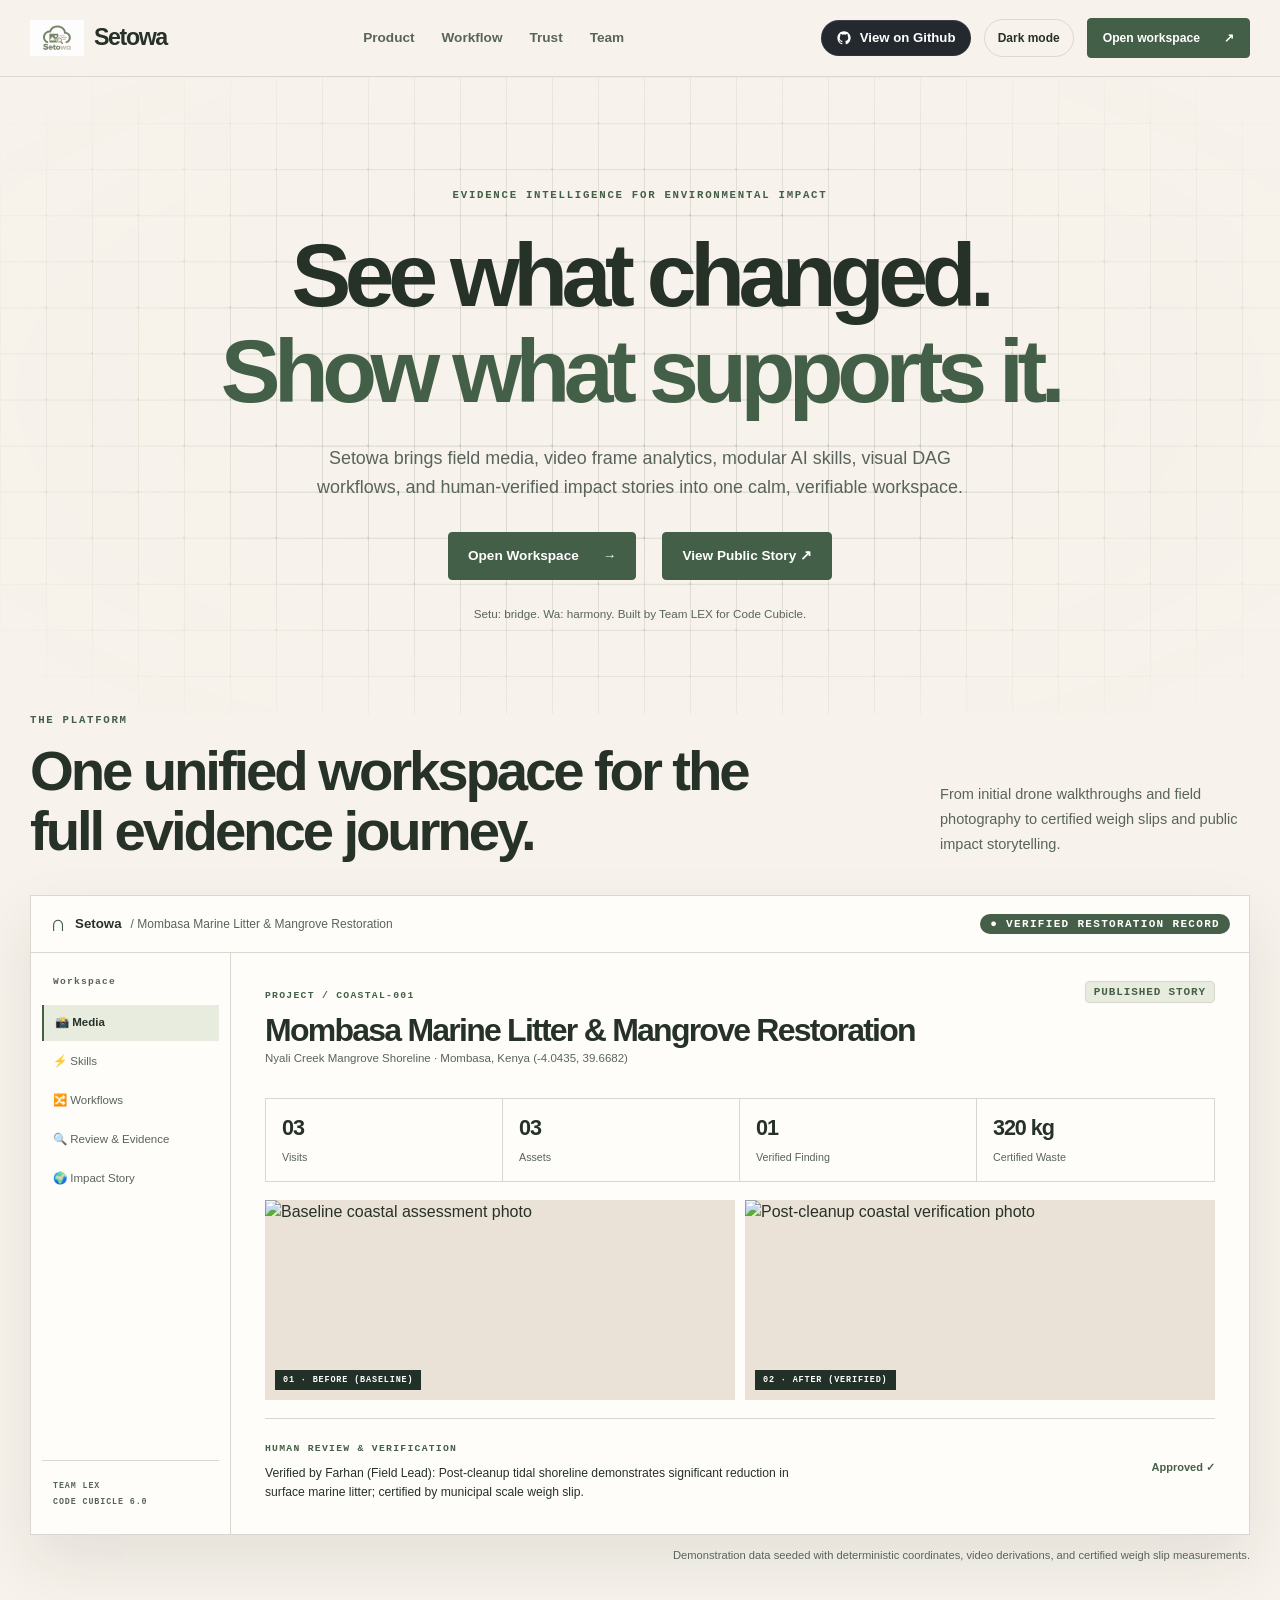
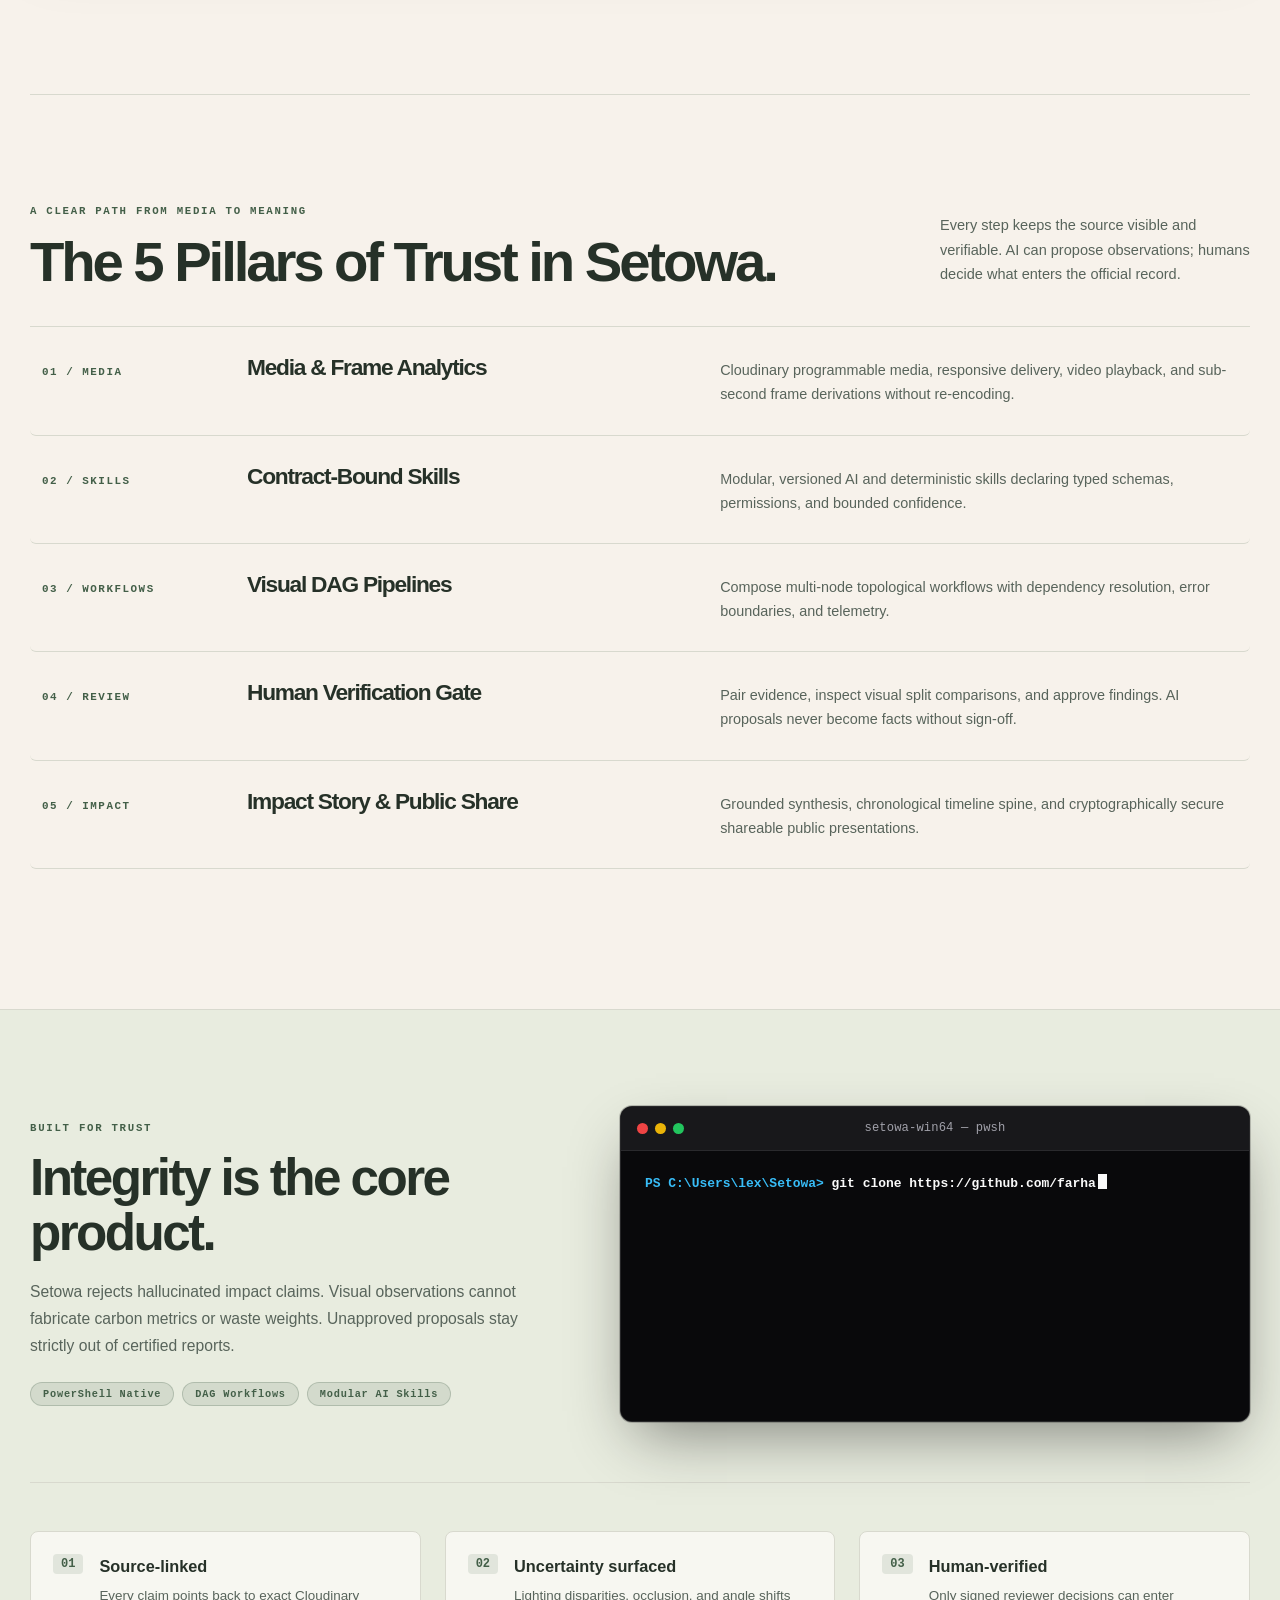
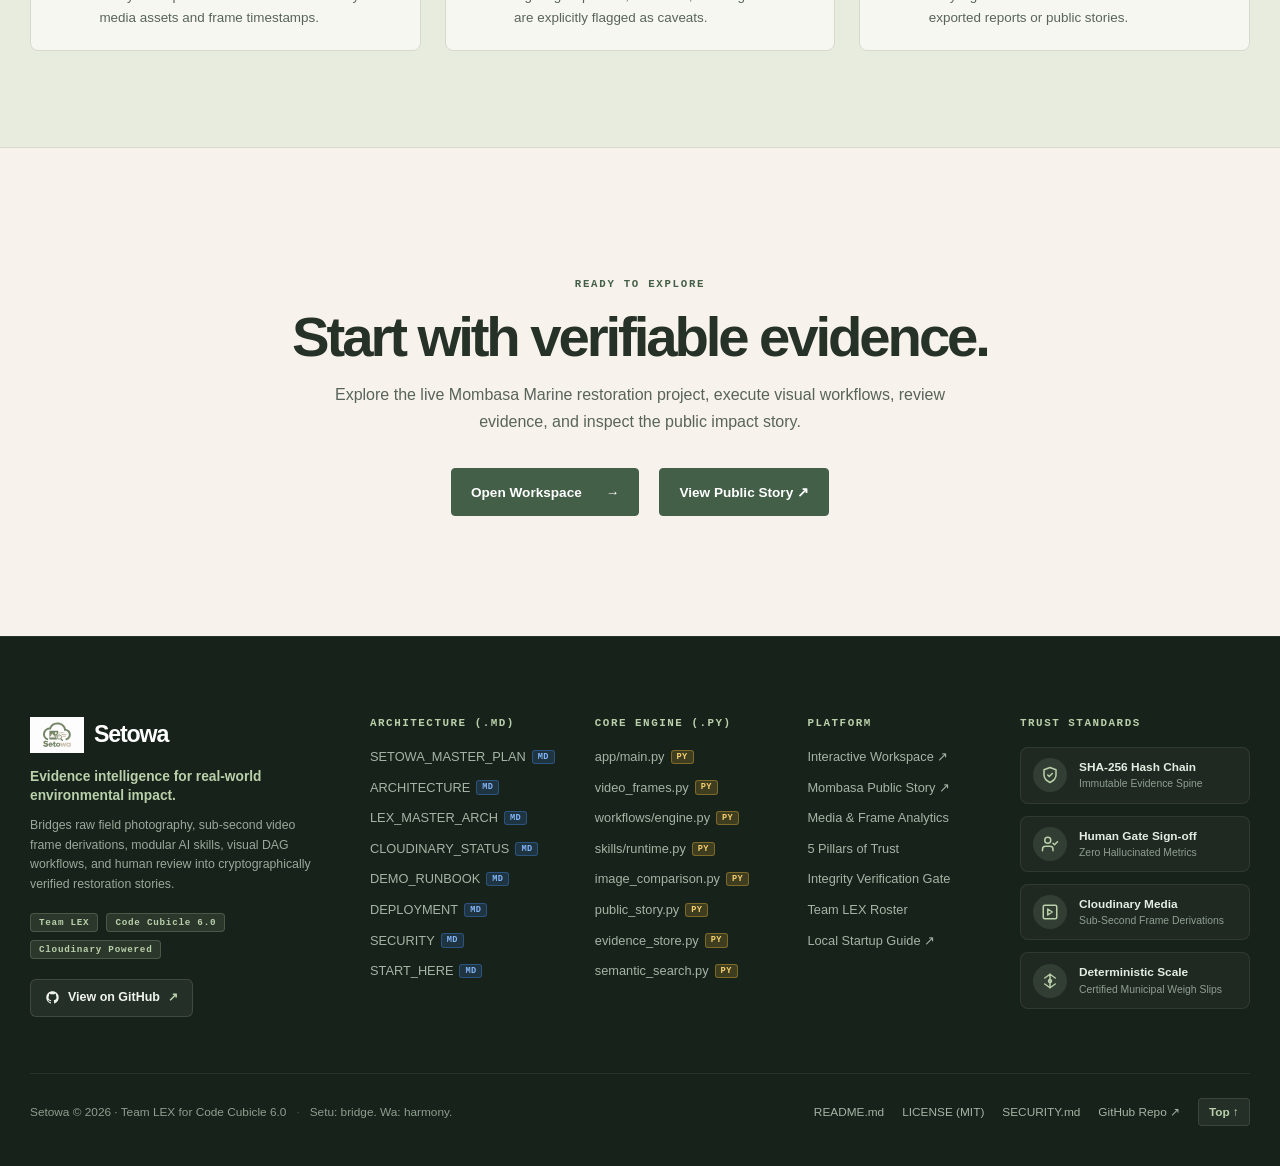
==== commit e2b191b9: "feat(showcase): add Aceternity UI Terminal component to integrity section with side-by-side layout" ====
--- a/showcase/index.html
+++ b/showcase/index.html
@@ -6,9 +6,241 @@
   <meta name="description" content="Setowa connects cleanup media, human review, and evidence-linked reporting. Built by Team LEX.">
   <meta name="referrer" content="no-referrer">
   <title>Setowa — Evidence for work that matters</title>
-  <link rel="stylesheet" href="/showcase/styles.css?v=8">
+  <link rel="stylesheet" href="/showcase/styles.css?v=11">
   <script src="/showcase/theme.js?v=3" defer></script>
   <script src="/showcase/ripple.js?v=1" defer></script>
+  <script src="/showcase/terminal.js?v=4" defer></script>
+  <style id="aceternity-terminal-styles">
+    /* Trust Section: 2-Column Split with Aceternity UI Terminal */
+    .trust-section {
+      background: var(--green-soft);
+      border-top: 1px solid var(--line);
+      border-bottom: 1px solid var(--line);
+      padding: 96px 0;
+    }
+    .trust-layout-row {
+      display: flex;
+      align-items: center;
+      justify-content: space-between;
+      gap: 48px;
+    }
+    .trust-content-left {
+      flex: 0 1 45%;
+      max-width: 490px;
+    }
+    .trust-content-left h2 {
+      font-size: clamp(2.5rem, 4vw, 4.2rem);
+      font-weight: 620;
+      margin: 14px 0 18px;
+      line-height: 1.08;
+      letter-spacing: -0.05em;
+    }
+    .trust-content-left p:not(.eyebrow) {
+      color: var(--muted);
+      font-size: 0.98rem;
+      line-height: 1.72;
+      margin: 0;
+    }
+    .trust-pills {
+      display: flex !important;
+      flex-wrap: wrap !important;
+      gap: 8px !important;
+      margin-top: 22px !important;
+    }
+    .trust-pill {
+      font: 700 0.64rem ui-monospace, SFMono-Regular, Menlo, monospace !important;
+      letter-spacing: 0.08em !important;
+      padding: 5px 12px !important;
+      border-radius: 999px !important;
+      background: color-mix(in srgb, var(--green) 12%, transparent) !important;
+      color: var(--green) !important;
+      border: 1px solid color-mix(in srgb, var(--green) 24%, transparent) !important;
+    }
+    .trust-terminal-right {
+      flex: 0 1 55%;
+      max-width: 630px;
+      width: 100%;
+    }
+    /* Aceternity UI Terminal Window */
+    .aceternity-terminal {
+      background: #09090b !important;
+      border: 1px solid rgba(255, 255, 255, 0.12) !important;
+      border-radius: 12px !important;
+      box-shadow: 0 25px 60px -15px rgba(0, 0, 0, 0.45), 0 0 0 1px rgba(0, 0, 0, 0.2) !important;
+      overflow: hidden !important;
+      font-family: ui-monospace, SFMono-Regular, Menlo, Monaco, Consolas, "Liberation Mono", monospace !important;
+      width: 100% !important;
+      text-align: left !important;
+    }
+    .aceternity-header {
+      background: #18181b !important;
+      border-bottom: 1px solid rgba(255, 255, 255, 0.08) !important;
+      padding: 12px 16px !important;
+      display: flex !important;
+      align-items: center !important;
+      justify-content: space-between !important;
+      user-select: none !important;
+    }
+    .aceternity-dots {
+      display: flex !important;
+      align-items: center !important;
+      gap: 7px !important;
+      width: 50px !important;
+    }
+    .aceternity-dots span {
+      width: 11px !important;
+      height: 11px !important;
+      border-radius: 50% !important;
+      display: inline-block !important;
+    }
+    .dot-red { background: #ef4444 !important; }
+    .dot-yellow { background: #eab308 !important; }
+    .dot-green { background: #22c55e !important; }
+    .aceternity-title {
+      color: #a1a1aa !important;
+      font-size: 0.76rem !important;
+      font-weight: 500 !important;
+      text-align: center !important;
+      flex: 1 !important;
+      letter-spacing: 0.01em !important;
+    }
+    .aceternity-spacer {
+      width: 50px !important;
+    }
+    .aceternity-body {
+      background: #09090b !important;
+      padding: 22px 24px !important;
+      min-height: 270px !important;
+      max-height: 330px !important;
+      overflow-y: auto !important;
+      font-size: 0.81rem !important;
+      line-height: 1.7 !important;
+      color: #f4f4f5 !important;
+      text-align: left !important;
+    }
+    .aceternity-body::-webkit-scrollbar {
+      width: 6px;
+    }
+    .aceternity-body::-webkit-scrollbar-thumb {
+      background: #27272a;
+      border-radius: 3px;
+    }
+    .term-line {
+      margin: 2px 0 !important;
+      white-space: pre-wrap !important;
+      word-break: break-word !important;
+      display: block !important;
+      text-align: left !important;
+    }
+    .term-line-prompt {
+      margin-top: 10px !important;
+    }
+    .term-line-prompt:first-child {
+      margin-top: 0 !important;
+    }
+    .term-ps-prompt {
+      color: #38bdf8 !important;
+      font-weight: 600 !important;
+      user-select: none !important;
+    }
+    .term-command {
+      color: #fafafa !important;
+      font-weight: 600 !important;
+    }
+    .term-cursor-block {
+      display: inline-block !important;
+      width: 9px !important;
+      height: 15px !important;
+      background: #fafafa !important;
+      vertical-align: -2px !important;
+      margin-left: 2px !important;
+      animation: termBlockBlink 0.9s infinite !important;
+    }
+    @keyframes termBlockBlink {
+      0%, 49% { opacity: 1; }
+      50%, 100% { opacity: 0; }
+    }
+    .term-output {
+      color: #a1a1aa !important;
+      font-size: 0.79rem !important;
+    }
+    .term-output-check {
+      color: #22c55e !important;
+      font-weight: 700 !important;
+      margin-right: 5px !important;
+    }
+    .term-output-success {
+      color: #e4e4e7 !important;
+    }
+    .term-output-highlight {
+      color: #60a5fa !important;
+      text-decoration: underline !important;
+      text-underline-offset: 3px !important;
+    }
+    /* Downside: 3 Trust Pillars Row */
+    .trust-cards-row {
+      display: grid !important;
+      grid-template-columns: repeat(3, 1fr) !important;
+      gap: 24px !important;
+      margin-top: 60px !important;
+      padding-top: 48px !important;
+      border-top: 1px solid var(--line) !important;
+      text-align: left !important;
+    }
+    .trust-card {
+      display: flex !important;
+      gap: 16px !important;
+      align-items: flex-start !important;
+      padding: 22px !important;
+      border-radius: 8px !important;
+      background: color-mix(in srgb, var(--paper) 65%, transparent) !important;
+      border: 1px solid var(--line) !important;
+      transition: transform 0.2s, background 0.2s, border-color 0.2s !important;
+    }
+    .trust-card:hover {
+      transform: translateY(-2px) !important;
+      background: var(--paper) !important;
+      border-color: var(--green) !important;
+    }
+    .trust-card-num {
+      font: 700 0.75rem ui-monospace, Menlo, monospace !important;
+      color: var(--green) !important;
+      background: color-mix(in srgb, var(--green) 12%, transparent) !important;
+      padding: 3px 8px !important;
+      border-radius: 4px !important;
+      flex-shrink: 0 !important;
+    }
+    .trust-card-text strong {
+      display: block !important;
+      font-size: 1.02rem !important;
+      font-weight: 680 !important;
+      color: var(--ink) !important;
+      margin-bottom: 6px !important;
+    }
+    .trust-card-text p {
+      font-size: 0.84rem !important;
+      color: var(--muted) !important;
+      line-height: 1.6 !important;
+      margin: 0 !important;
+    }
+    @media (max-width: 900px) {
+      .trust-layout-row {
+        flex-direction: column !important;
+        align-items: stretch !important;
+        gap: 36px !important;
+      }
+      .trust-content-left, .trust-terminal-right {
+        flex: 1 1 100% !important;
+        max-width: 100% !important;
+      }
+      .trust-cards-row {
+        grid-template-columns: 1fr !important;
+        gap: 16px !important;
+        margin-top: 40px !important;
+        padding-top: 32px !important;
+      }
+    }
+  </style>
 </head>
 <body>
   <header class="site-header">
@@ -147,17 +379,59 @@
     </section>
 
     <section class="trust-section" id="trust">
-      <div class="wrap trust-layout">
-        <div>
-          <p class="eyebrow">BUILT FOR TRUST</p>
-          <h2>Integrity is the core product.</h2>
-          <p>Setowa rejects hallucinated impact claims. Visual observations cannot fabricate carbon metrics or waste weights. Unapproved proposals stay strictly out of certified reports.</p>
-          <a class="button primary" href="/demo/">Open Workspace →</a>
-        </div>
-        <div class="trust-rules">
-          <div><span>01</span><strong>Source-linked</strong><p>Every claim points back to exact Cloudinary media assets and frame timestamps.</p></div>
-          <div><span>02</span><strong>Uncertainty surfaced</strong><p>Lighting disparities, occlusion, and angle shifts are explicitly flagged as caveats.</p></div>
-          <div><span>03</span><strong>Human-verified</strong><p>Only signed reviewer decisions can enter exported reports or public stories.</p></div>
+      <div class="wrap trust-container">
+        <div class="trust-layout-row">
+          <div class="trust-content-left">
+            <p class="eyebrow">BUILT FOR TRUST</p>
+            <h2>Integrity is the core product.</h2>
+            <p>Setowa rejects hallucinated impact claims. Visual observations cannot fabricate carbon metrics or waste weights. Unapproved proposals stay strictly out of certified reports.</p>
+            <div class="trust-pills">
+              <span class="trust-pill">PowerShell Native</span>
+              <span class="trust-pill">DAG Workflows</span>
+              <span class="trust-pill">Modular AI Skills</span>
+            </div>
+          </div>
+
+          <div class="trust-terminal-right">
+            <div class="aceternity-terminal" aria-label="Interactive Aceternity Terminal">
+              <div class="aceternity-header">
+                <div class="aceternity-dots">
+                  <span class="dot-red"></span>
+                  <span class="dot-yellow"></span>
+                  <span class="dot-green"></span>
+                </div>
+                <div class="aceternity-title">setowa-win64 — pwsh</div>
+                <div class="aceternity-spacer"></div>
+              </div>
+              <div class="aceternity-body" id="aceternity-terminal-body" tabindex="0" role="region" aria-label="Terminal log output">
+                <!-- Dynamically typed lines rendered by terminal.js -->
+              </div>
+            </div>
+          </div>
+        </div>
+
+        <div class="trust-cards-row">
+          <div class="trust-card">
+            <span class="trust-card-num">01</span>
+            <div class="trust-card-text">
+              <strong>Source-linked</strong>
+              <p>Every claim points back to exact Cloudinary media assets and frame timestamps.</p>
+            </div>
+          </div>
+          <div class="trust-card">
+            <span class="trust-card-num">02</span>
+            <div class="trust-card-text">
+              <strong>Uncertainty surfaced</strong>
+              <p>Lighting disparities, occlusion, and angle shifts are explicitly flagged as caveats.</p>
+            </div>
+          </div>
+          <div class="trust-card">
+            <span class="trust-card-num">03</span>
+            <div class="trust-card-text">
+              <strong>Human-verified</strong>
+              <p>Only signed reviewer decisions can enter exported reports or public stories.</p>
+            </div>
+          </div>
         </div>
       </div>
     </section>
--- a/showcase/styles.css
+++ b/showcase/styles.css
@@ -8,7 +8,43 @@
 .hero{position:relative;z-index:2;text-align:center;padding-top:112px;padding-bottom:91px}.hero .eyebrow{margin-bottom:25px}.hero h1{font-size:clamp(3.8rem,7vw,7.4rem);font-weight:660;letter-spacing:-.072em;margin-bottom:24px}.hero h1 span{color:var(--green)}.hero-lede{max-width:680px;margin:0 auto;color:var(--muted);font-size:1.12rem;line-height:1.65}.hero-actions{display:flex;align-items:center;justify-content:center;gap:26px;margin:29px 0 25px}.hero-note{font-size:.73rem;color:var(--muted);margin:0}
 .product-section{padding-bottom:118px}.section-heading{display:flex;align-items:end;justify-content:space-between;gap:60px;margin-bottom:34px}.section-heading>div{max-width:760px}.section-heading h2,.trust-layout h2,.team-layout h2,.final-cta h2{font-size:clamp(2.7rem,4.4vw,4.8rem);font-weight:620;margin:13px 0 0}.section-heading>p{max-width:310px;color:var(--muted);font-size:.91rem;line-height:1.7;margin:0 0 5px}.product-frame{border:1px solid var(--line);background:var(--paper);box-shadow:0 26px 60px rgba(30,47,32,.09)}.frame-top{height:57px;border-bottom:1px solid var(--line);display:flex;align-items:center;justify-content:space-between;padding:0 19px;font-size:.83rem;font-weight:750}.frame-top>span:first-child{display:flex;gap:9px;align-items:center}.frame-top small{font-size:.75rem;color:var(--muted);font-weight:500}.frame-mark{font-size:1.4rem;color:var(--green);font-family:Georgia,serif}.frame-status{font:700 .59rem ui-monospace,Menlo,monospace;letter-spacing:.12em;color:var(--green)}.frame-status i{display:inline-block;width:7px;height:7px;background:var(--pastel);border-radius:50%;margin-right:7px}.frame-body{display:grid;grid-template-columns:200px minmax(0,1fr);min-height:500px}.frame-sidebar{display:flex;flex-direction:column;gap:3px;padding:23px 11px;border-right:1px solid var(--line);color:var(--muted);font-size:.72rem}.frame-sidebar b{font:700 .6rem ui-monospace,Menlo,monospace;letter-spacing:.13em;padding:0 11px 15px}.frame-sidebar>span{padding:9px 11px}.frame-sidebar .selected{background:var(--green-soft);color:var(--ink);border-left:2px solid var(--green);font-weight:700}.frame-sidebar-foot{margin-top:auto;border-top:1px solid var(--line);padding:17px 11px 2px;font:700 .52rem/1.9 ui-monospace,Menlo,monospace;letter-spacing:.11em}.frame-content{padding:28px 34px 33px;min-width:0}.frame-title{display:flex;align-items:start;justify-content:space-between;gap:10px}.frame-title small,.frame-review small{font:700 .61rem ui-monospace,Menlo,monospace;letter-spacing:.13em;color:var(--green)}.frame-title h3{font-size:2rem;font-weight:650;margin:7px 0 3px}.frame-title p{color:var(--muted);font-size:.72rem}.frame-title>span{border:1px solid var(--line);padding:6px 10px;font:700 .53rem ui-monospace,Menlo,monospace;letter-spacing:.08em;white-space:nowrap}.frame-metrics{display:grid;grid-template-columns:repeat(4,1fr);border:1px solid var(--line);margin:18px 0}.frame-metrics>div{padding:12px 16px;border-right:1px solid var(--line)}.frame-metrics>div:last-child{border:0}.frame-metrics b{font-size:1.35rem;display:block;letter-spacing:-.05em}.frame-metrics span{color:var(--muted);font-size:.67rem}.frame-evidence{display:grid;grid-template-columns:1fr 1fr;gap:10px}.frame-image{position:relative;height:200px;background:var(--surface);overflow:hidden}.frame-image img{width:100%;height:100%;object-fit:cover}.frame-image span{position:absolute;left:10px;bottom:10px;padding:5px 8px;background:#213127;color:#fff;font:700 .53rem ui-monospace,Menlo,monospace;letter-spacing:.1em}.frame-review{display:flex;align-items:center;justify-content:space-between;gap:20px;border-top:1px solid var(--line);padding-top:15px;margin-top:18px}.frame-review p{font-size:.76rem;max-width:530px;margin:5px 0 0}.frame-review>span{font-size:.69rem;color:var(--green);font-weight:750;white-space:nowrap}.sample-disclosure{color:var(--muted);font-size:.7rem;text-align:right;margin-top:12px}
 .workflow-section{padding-top:110px;padding-bottom:140px;border-top:1px solid var(--line)}.workflow-list{border-top:1px solid var(--line)}.workflow-list article{display:grid;grid-template-columns:170px 1.1fr 1.3fr;align-items:baseline;gap:35px;padding:28px 12px;border-bottom:1px solid var(--line);border-radius:6px;transition:background .18s ease}.workflow-list article:hover{background:color-mix(in srgb,var(--surface) 40%,transparent)}.workflow-list article>span{font:700 .68rem ui-monospace,Menlo,monospace;letter-spacing:.14em;color:var(--green)}.workflow-list h3{font-size:1.42rem;font-weight:650;margin:0}.workflow-list p{color:var(--muted);font-size:.9rem;line-height:1.68;margin:0;max-width:540px}
-.trust-section{background:var(--green-soft);border-top:1px solid var(--line);border-bottom:1px solid var(--line)}.trust-layout{display:grid;grid-template-columns:1fr 1fr;gap:13%;padding-top:116px;padding-bottom:116px}.trust-layout h2{margin:15px 0 20px}.trust-layout>div:first-child>p:not(.eyebrow){max-width:495px;color:var(--muted);line-height:1.75}.trust-rules{border-top:1px solid var(--line)}.trust-rules>div{display:grid;grid-template-columns:42px 1fr;padding:21px 0;border-bottom:1px solid var(--line);column-gap:12px}.trust-rules span{grid-row:span 2;color:var(--green);font:700 .66rem ui-monospace,Menlo,monospace}.trust-rules strong{font-size:.97rem}.trust-rules p{font-size:.82rem;color:var(--muted);margin:5px 0 0}
+.trust-section{background:var(--green-soft);border-top:1px solid var(--line);border-bottom:1px solid var(--line);padding:96px 0}
+.trust-layout-row{display:flex;align-items:center;justify-content:space-between;gap:48px}
+.trust-content-left{flex:0 1 45%;max-width:490px}
+.trust-content-left h2{font-size:clamp(2.5rem,4vw,4.2rem);font-weight:620;margin:14px 0 18px;line-height:1.08;letter-spacing:-.05em}
+.trust-content-left p:not(.eyebrow){color:var(--muted);font-size:.98rem;line-height:1.72;margin:0}
+.trust-pills{display:flex;flex-wrap:wrap;gap:8px;margin-top:22px}
+.trust-pill{font:700 .64rem ui-monospace,Menlo,monospace;letter-spacing:.08em;padding:5px 12px;border-radius:999px;background:color-mix(in srgb,var(--green) 12%,transparent);color:var(--green);border:1px solid color-mix(in srgb,var(--green) 24%,transparent)}
+.trust-terminal-right{flex:0 1 55%;max-width:630px;width:100%}
+.aceternity-terminal{background:#09090b;border:1px solid rgba(255,255,255,.12);border-radius:12px;box-shadow:0 25px 60px -15px rgba(0,0,0,.45),0 0 0 1px rgba(0,0,0,.2);overflow:hidden;font-family:ui-monospace,SFMono-Regular,Menlo,Monaco,Consolas,"Liberation Mono",monospace;width:100%;text-align:left}
+.aceternity-header{background:#18181b;border-bottom:1px solid rgba(255,255,255,.08);padding:12px 16px;display:flex;align-items:center;justify-content:space-between;user-select:none}
+.aceternity-dots{display:flex;align-items:center;gap:7px;width:50px}
+.aceternity-dots span{width:11px;height:11px;border-radius:50%;display:inline-block}
+.dot-red{background:#ef4444}
+.dot-yellow{background:#eab308}
+.dot-green{background:#22c55e}
+.aceternity-title{color:#a1a1aa;font-size:.76rem;font-weight:500;text-align:center;flex:1;letter-spacing:.01em}
+.aceternity-spacer{width:50px}
+.aceternity-body{background:#09090b;padding:22px 24px;min-height:270px;max-height:330px;overflow-y:auto;font-size:.81rem;line-height:1.7;color:#f4f4f5;text-align:left}
+.aceternity-body::-webkit-scrollbar{width:6px}
+.aceternity-body::-webkit-scrollbar-thumb{background:#27272a;border-radius:3px}
+.term-line{margin:2px 0;white-space:pre-wrap;word-break:break-word;display:block;text-align:left}
+.term-line-prompt{margin-top:10px}
+.term-line-prompt:first-child{margin-top:0}
+.term-ps-prompt{color:#38bdf8;font-weight:600;user-select:none}
+.term-command{color:#fafafa;font-weight:600}
+.term-cursor-block{display:inline-block;width:8px;height:15px;background:#fafafa;vertical-align:-2px;margin-left:2px;animation:termBlockBlink .9s steps(2,start) infinite}
+@keyframes termBlockBlink{0%,100%{opacity:1}50%{opacity:0}}
+.term-output{color:#a1a1aa;font-size:.79rem}
+.term-output-check{color:#22c55e;font-weight:700;margin-right:5px}
+.term-output-success{color:#e4e4e7}
+.term-output-highlight{color:#60a5fa;text-decoration:underline;text-underline-offset:3px}
+.trust-cards-row{display:grid;grid-template-columns:repeat(3,1fr);gap:24px;margin-top:60px;padding-top:48px;border-top:1px solid var(--line);text-align:left}
+.trust-card{display:flex;gap:16px;align-items:flex-start;padding:22px;border-radius:8px;background:color-mix(in srgb,var(--paper) 65%,transparent);border:1px solid var(--line);transition:transform .2s,background .2s,border-color .2s}
+.trust-card:hover{transform:translateY(-2px);background:var(--paper);border-color:var(--green)}
+.trust-card-num{font:700 .75rem ui-monospace,Menlo,monospace;color:var(--green);background:color-mix(in srgb,var(--green) 12%,transparent);padding:3px 8px;border-radius:4px;flex-shrink:0}
+.trust-card-text strong{display:block;font-size:1.02rem;font-weight:680;color:var(--ink);margin-bottom:6px}
+.trust-card-text p{font-size:.84rem;color:var(--muted);line-height:1.6;margin:0}
 .report-section{padding-top:140px;padding-bottom:140px}.report-preview{max-width:900px;margin:auto;background:var(--paper);border:1px solid var(--line);padding:50px 58px;box-shadow:0 22px 48px rgba(29,44,32,.045)}.report-label{display:flex;justify-content:space-between;gap:10px;border-bottom:1px solid var(--line);padding-bottom:18px;font:700 .61rem ui-monospace,Menlo,monospace;letter-spacing:.1em;color:var(--green)}.report-preview h3{font-size:2.5rem;font-weight:650;margin:34px 0 3px}.report-subtitle{color:var(--muted);font-size:.8rem}.report-rule{border-top:1px solid var(--line);border-bottom:1px solid var(--line);padding:26px 0;margin:27px 0}.report-rule span,.report-sources span{font:700 .62rem ui-monospace,Menlo,monospace;letter-spacing:.1em;color:var(--green)}.report-rule p{font-size:1.17rem;line-height:1.55;max-width:680px;margin:12px 0 0}.report-sources{display:grid;grid-template-columns:repeat(3,1fr);gap:15px}.report-sources>div{display:flex;flex-direction:column;gap:10px}.report-sources b{font-size:.76rem}.report-disclosure{font-size:.69rem;color:var(--muted);margin:40px 0 0}
 .team-section{background:var(--surface);border-top:1px solid var(--line);border-bottom:1px solid var(--line)}.team-layout{display:grid;grid-template-columns:1fr 1fr;gap:12%;padding-top:102px;padding-bottom:102px}.team-layout h2{max-width:560px}.team-layout>div:first-child>p:last-child{max-width:470px;color:var(--muted);line-height:1.7;margin-top:20px}.team-list{border-top:1px solid var(--line)}.team-list>div{display:flex;justify-content:space-between;gap:14px;padding:22px 0;border-bottom:1px solid var(--line);font-size:.86rem}.team-list span{color:var(--muted);text-align:right}
 .final-cta{text-align:center;padding-top:130px;padding-bottom:120px}.final-cta h2{margin:15px auto;max-width:760px}.final-cta>p:not(.eyebrow){color:var(--muted);max-width:660px;margin:0 auto;line-height:1.68}.final-cta-actions{display:flex;align-items:center;justify-content:center;gap:20px;margin:32px auto 0}
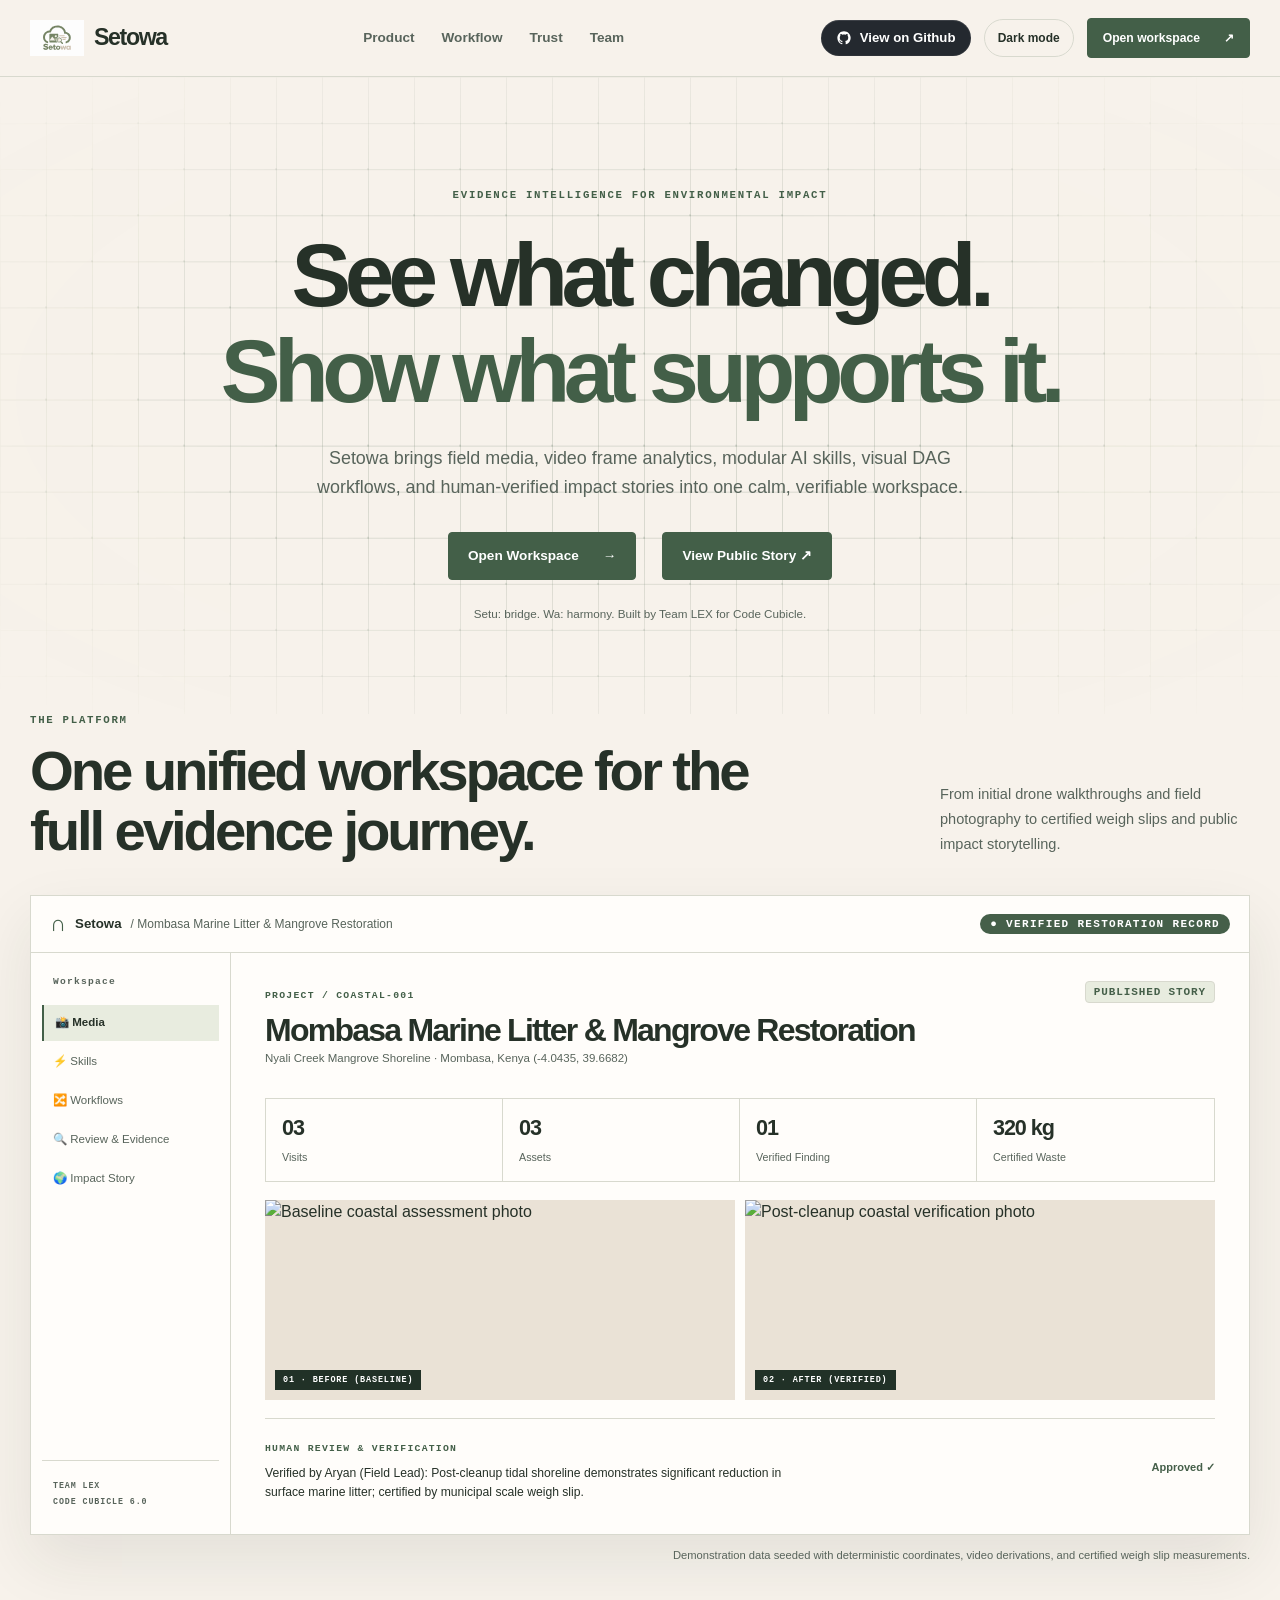
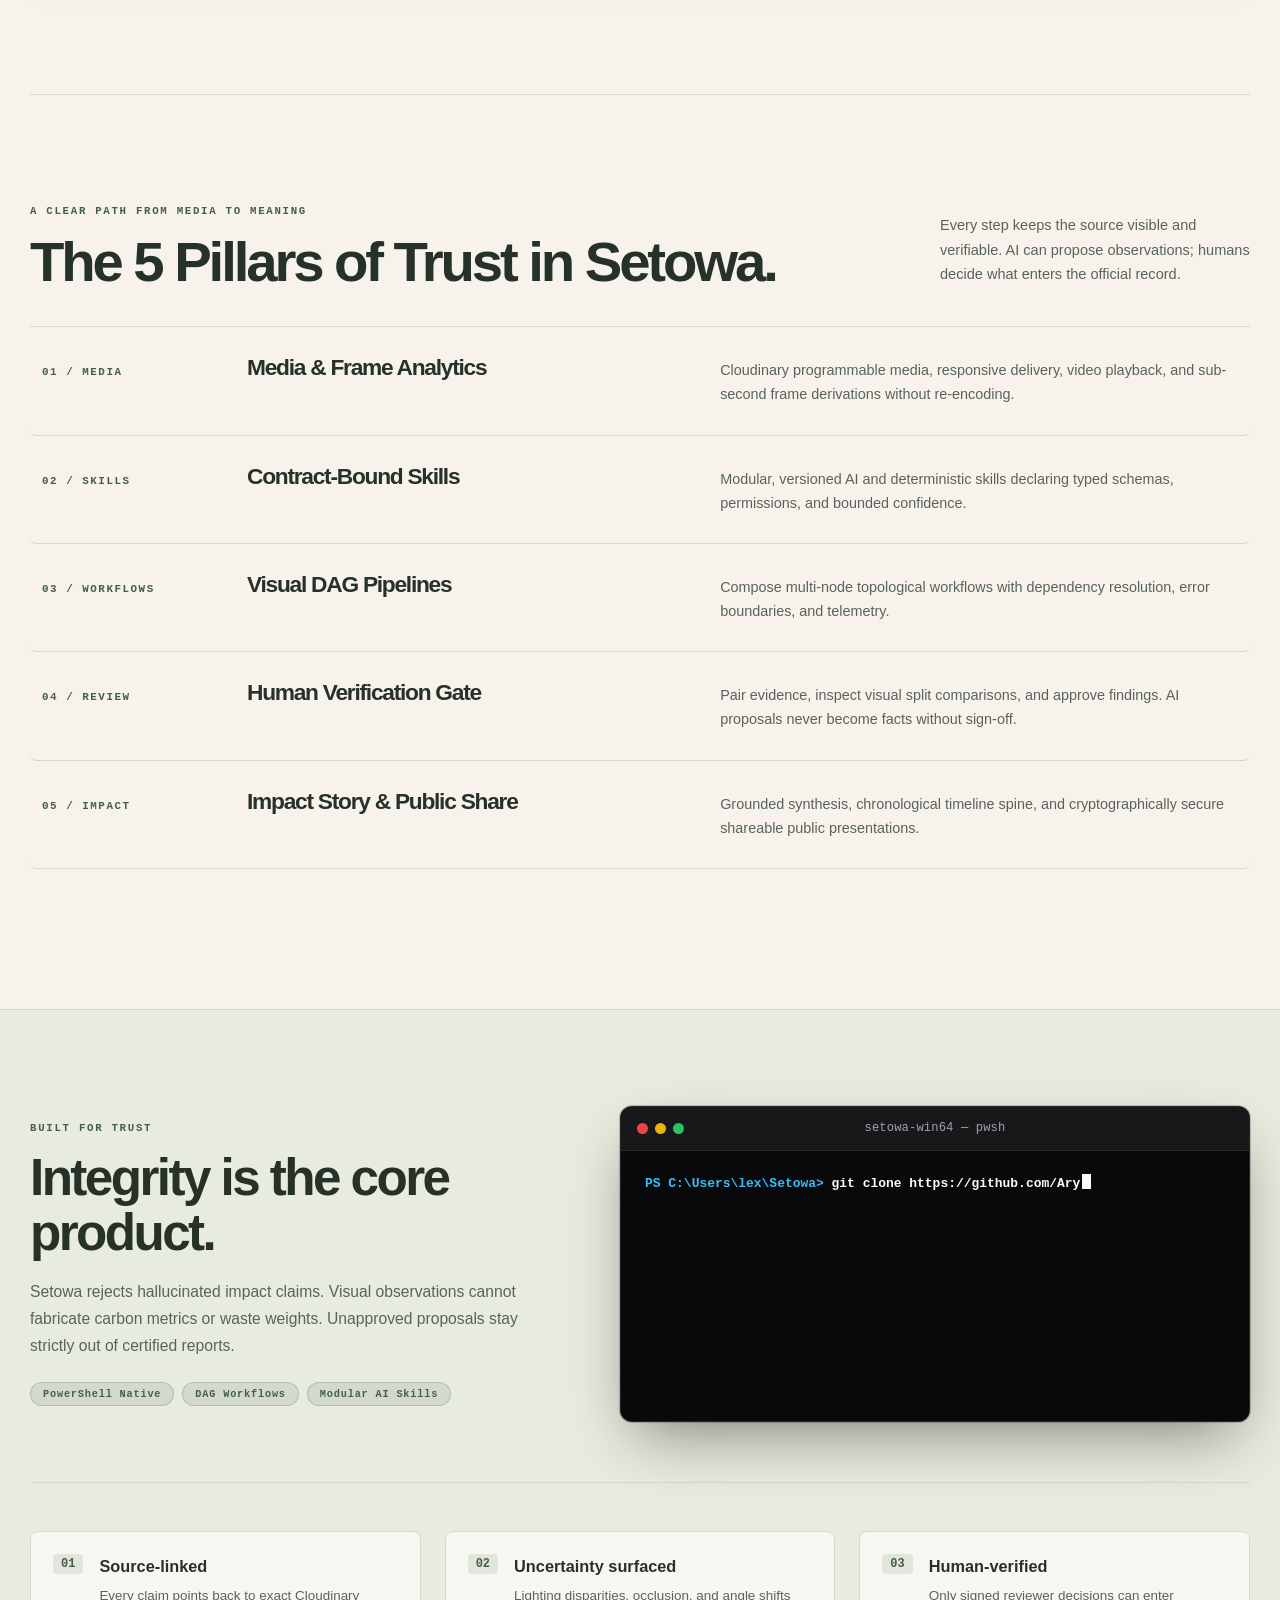
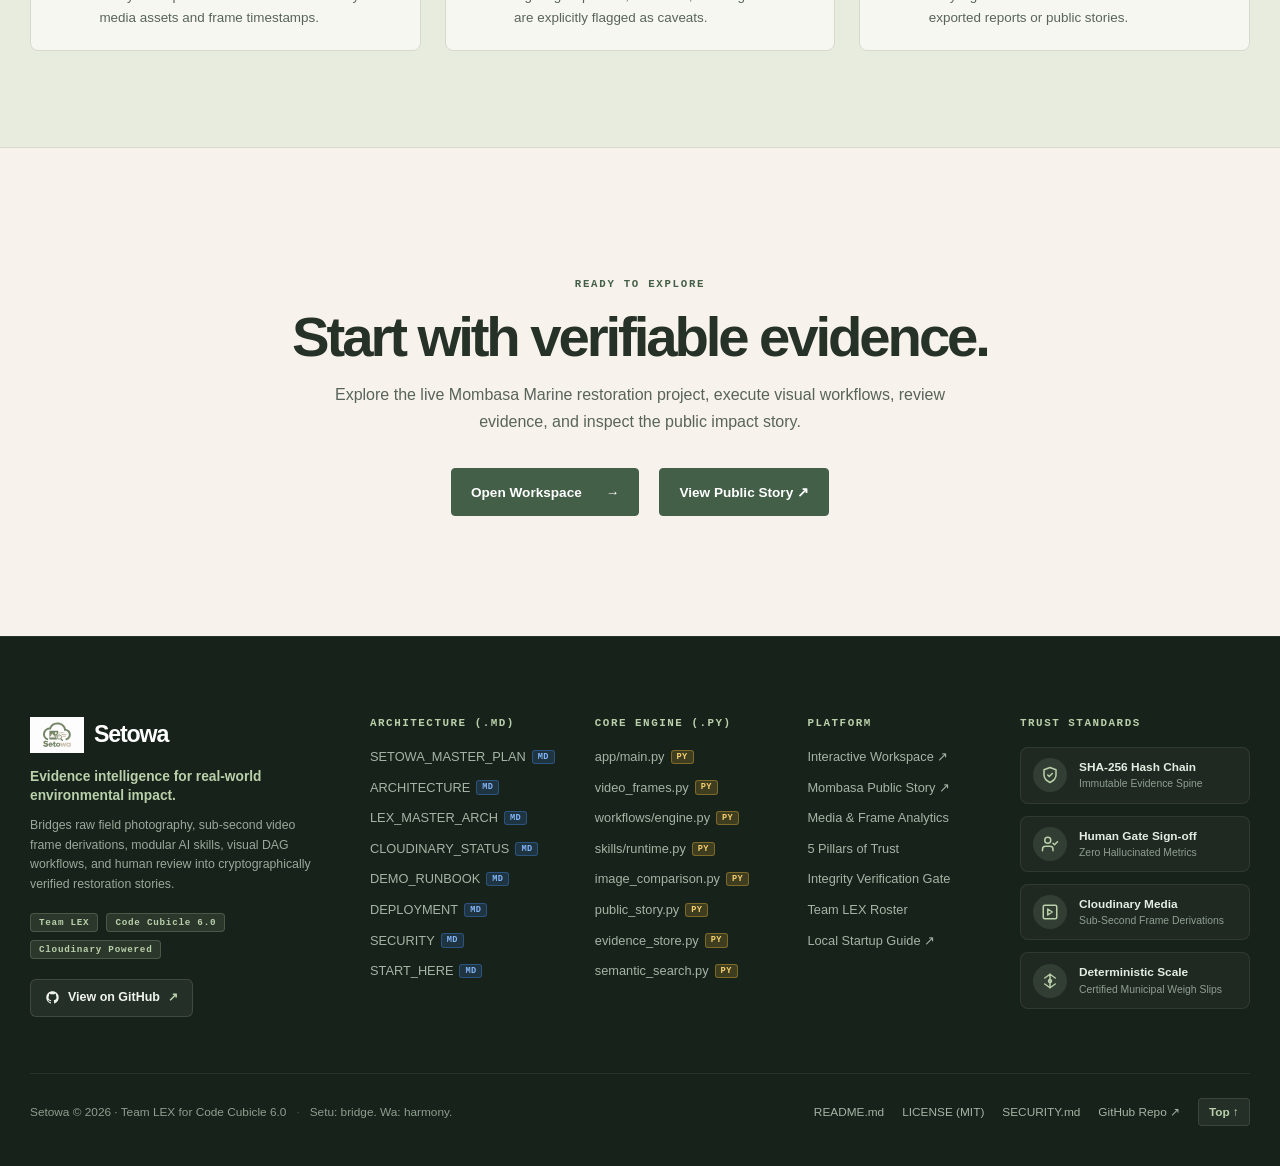
==== commit 6f6eb63e: "feat: migrate repository links to Aryanxp1/Satowa and configure Aryan as default reviewer" ====
--- a/showcase/index.html
+++ b/showcase/index.html
@@ -248,7 +248,7 @@
       <a class="brand" href="#top" aria-label="Setowa home"><img class="brand-logo" src="/showcase/setowa_logo.svg" alt="" width="54" height="36"><span>Setowa</span></a>
       <div class="nav-links"><a href="#product">Product</a><a href="#workflow">Workflow</a><a href="#trust">Trust</a><a href="#team">Team</a></div>
       <div class="nav-actions">
-        <a class="btn-github" href="https://github.com/farhanakhtar0x66/LEX" target="_blank" rel="noopener noreferrer" aria-label="View on Github">
+        <a class="btn-github" href="https://github.com/Aryanxp1/Satowa" target="_blank" rel="noopener noreferrer" aria-label="View on Github">
           <svg
             width="16"
             height="16"
@@ -331,7 +331,7 @@
             <div class="frame-review">
               <div>
                 <small>HUMAN REVIEW &amp; VERIFICATION</small>
-                <p>Verified by Farhan (Field Lead): Post-cleanup tidal shoreline demonstrates significant reduction in surface marine litter; certified by municipal scale weigh slip.</p>
+                <p>Verified by Aryan (Field Lead): Post-cleanup tidal shoreline demonstrates significant reduction in surface marine litter; certified by municipal scale weigh slip.</p>
               </div>
               <span style="color:#455f49; font-weight:700;">Approved ✓</span>
             </div>
@@ -466,7 +466,7 @@
             <span class="footer-pill">Cloudinary Powered</span>
           </div>
           <div class="footer-repo-cta">
-            <a class="footer-github-link" href="https://github.com/farhanakhtar0x66/LEX" target="_blank" rel="noopener noreferrer">
+            <a class="footer-github-link" href="https://github.com/Aryanxp1/Satowa" target="_blank" rel="noopener noreferrer">
               <svg width="15" height="15" viewBox="0 0 16 16" fill="currentColor">
                 <path d="M7.99992 1.33331C7.12444 1.33331 6.25753 1.50575 5.4487 1.84078C4.63986 2.17581 3.90493 2.66688 3.28587 3.28593C2.03563 4.53618 1.33325 6.23187 1.33325 7.99998C1.33325 10.9466 3.24659 13.4466 5.89325 14.3333C6.22659 14.3866 6.33325 14.18 6.33325 14C6.33325 13.8466 6.33325 13.4266 6.33325 12.8733C4.48659 13.2733 4.09325 11.98 4.09325 11.98C3.78659 11.2066 3.35325 11 3.35325 11C2.74659 10.5866 3.39992 10.6 3.39992 10.6C4.06659 10.6466 4.41992 11.2866 4.41992 11.2866C4.99992 12.3 5.97992 12 6.35992 11.84C6.41992 11.4066 6.59325 11.1133 6.77992 10.9466C5.29992 10.78 3.74659 10.2066 3.74659 7.66665C3.74659 6.92665 3.99992 6.33331 4.43325 5.85998C4.36659 5.69331 4.13325 4.99998 4.49992 4.09998C4.49992 4.09998 5.05992 3.91998 6.33325 4.77998C6.85992 4.63331 7.43325 4.55998 7.99992 4.55998C8.56659 4.55998 9.13992 4.63331 9.66659 4.77998C10.9399 3.91998 11.4999 4.09998 11.4999 4.09998C11.8666 4.99998 11.6333 5.69331 11.5666 5.85998C11.9999 6.33331 12.2533 6.92665 12.2533 7.66665C12.2533 10.2133 10.6933 10.7733 9.20659 10.94C9.44659 11.1466 9.66659 11.5533 9.66659 12.1733C9.66659 13.0666 9.66659 13.7866 9.66659 14C9.66659 14.18 9.77325 14.3933 10.1133 14.3333C12.7599 13.44 14.6666 10.9466 14.6666 7.99998C14.6666 7.1245 14.4941 6.25759 14.1591 5.44876C13.8241 4.63992 13.333 3.90499 12.714 3.28593C12.0949 2.66688 11.36 2.17581 10.5511 1.84078C9.7423 1.50575 8.8754 1.33331 7.99992 1.33331V1.33331Z"/>
               </svg>
@@ -480,14 +480,14 @@
         <div class="footer-col">
           <h4 class="footer-heading">Architecture (.md)</h4>
           <ul class="footer-nav">
-            <li><a class="footer-link" href="https://github.com/farhanakhtar0x66/LEX/blob/main/SETOWA_MASTER_PLAN.md" target="_blank" rel="noopener noreferrer">SETOWA_MASTER_PLAN<span class="file-tag md">MD</span></a></li>
-            <li><a class="footer-link" href="https://github.com/farhanakhtar0x66/LEX/blob/main/ARCHITECTURE.md" target="_blank" rel="noopener noreferrer">ARCHITECTURE<span class="file-tag md">MD</span></a></li>
-            <li><a class="footer-link" href="https://github.com/farhanakhtar0x66/LEX/blob/main/LEX_MASTER_ARCHITECTURE.md" target="_blank" rel="noopener noreferrer">LEX_MASTER_ARCH<span class="file-tag md">MD</span></a></li>
-            <li><a class="footer-link" href="https://github.com/farhanakhtar0x66/LEX/blob/main/docs/CLOUDINARY_STATUS.md" target="_blank" rel="noopener noreferrer">CLOUDINARY_STATUS<span class="file-tag md">MD</span></a></li>
-            <li><a class="footer-link" href="https://github.com/farhanakhtar0x66/LEX/blob/main/docs/DEMO_RUNBOOK.md" target="_blank" rel="noopener noreferrer">DEMO_RUNBOOK<span class="file-tag md">MD</span></a></li>
-            <li><a class="footer-link" href="https://github.com/farhanakhtar0x66/LEX/blob/main/DEPLOYMENT.md" target="_blank" rel="noopener noreferrer">DEPLOYMENT<span class="file-tag md">MD</span></a></li>
-            <li><a class="footer-link" href="https://github.com/farhanakhtar0x66/LEX/blob/main/SECURITY.md" target="_blank" rel="noopener noreferrer">SECURITY<span class="file-tag md">MD</span></a></li>
-            <li><a class="footer-link" href="https://github.com/farhanakhtar0x66/LEX/blob/main/START_HERE.md" target="_blank" rel="noopener noreferrer">START_HERE<span class="file-tag md">MD</span></a></li>
+            <li><a class="footer-link" href="https://github.com/Aryanxp1/Satowa/blob/main/SETOWA_MASTER_PLAN.md" target="_blank" rel="noopener noreferrer">SETOWA_MASTER_PLAN<span class="file-tag md">MD</span></a></li>
+            <li><a class="footer-link" href="https://github.com/Aryanxp1/Satowa/blob/main/ARCHITECTURE.md" target="_blank" rel="noopener noreferrer">ARCHITECTURE<span class="file-tag md">MD</span></a></li>
+            <li><a class="footer-link" href="https://github.com/Aryanxp1/Satowa/blob/main/LEX_MASTER_ARCHITECTURE.md" target="_blank" rel="noopener noreferrer">LEX_MASTER_ARCH<span class="file-tag md">MD</span></a></li>
+            <li><a class="footer-link" href="https://github.com/Aryanxp1/Satowa/blob/main/docs/CLOUDINARY_STATUS.md" target="_blank" rel="noopener noreferrer">CLOUDINARY_STATUS<span class="file-tag md">MD</span></a></li>
+            <li><a class="footer-link" href="https://github.com/Aryanxp1/Satowa/blob/main/docs/DEMO_RUNBOOK.md" target="_blank" rel="noopener noreferrer">DEMO_RUNBOOK<span class="file-tag md">MD</span></a></li>
+            <li><a class="footer-link" href="https://github.com/Aryanxp1/Satowa/blob/main/DEPLOYMENT.md" target="_blank" rel="noopener noreferrer">DEPLOYMENT<span class="file-tag md">MD</span></a></li>
+            <li><a class="footer-link" href="https://github.com/Aryanxp1/Satowa/blob/main/SECURITY.md" target="_blank" rel="noopener noreferrer">SECURITY<span class="file-tag md">MD</span></a></li>
+            <li><a class="footer-link" href="https://github.com/Aryanxp1/Satowa/blob/main/START_HERE.md" target="_blank" rel="noopener noreferrer">START_HERE<span class="file-tag md">MD</span></a></li>
           </ul>
         </div>
 
@@ -495,14 +495,14 @@
         <div class="footer-col">
           <h4 class="footer-heading">Core Engine (.py)</h4>
           <ul class="footer-nav">
-            <li><a class="footer-link" href="https://github.com/farhanakhtar0x66/LEX/blob/main/backend/app/main.py" target="_blank" rel="noopener noreferrer">app/main.py<span class="file-tag py">PY</span></a></li>
-            <li><a class="footer-link" href="https://github.com/farhanakhtar0x66/LEX/blob/main/backend/app/services/video_frames.py" target="_blank" rel="noopener noreferrer">video_frames.py<span class="file-tag py">PY</span></a></li>
-            <li><a class="footer-link" href="https://github.com/farhanakhtar0x66/LEX/blob/main/backend/app/workflows/engine.py" target="_blank" rel="noopener noreferrer">workflows/engine.py<span class="file-tag py">PY</span></a></li>
-            <li><a class="footer-link" href="https://github.com/farhanakhtar0x66/LEX/blob/main/backend/app/skills/runtime.py" target="_blank" rel="noopener noreferrer">skills/runtime.py<span class="file-tag py">PY</span></a></li>
-            <li><a class="footer-link" href="https://github.com/farhanakhtar0x66/LEX/blob/main/backend/app/services/image_comparison.py" target="_blank" rel="noopener noreferrer">image_comparison.py<span class="file-tag py">PY</span></a></li>
-            <li><a class="footer-link" href="https://github.com/farhanakhtar0x66/LEX/blob/main/backend/app/services/public_story.py" target="_blank" rel="noopener noreferrer">public_story.py<span class="file-tag py">PY</span></a></li>
-            <li><a class="footer-link" href="https://github.com/farhanakhtar0x66/LEX/blob/main/backend/app/services/evidence_store.py" target="_blank" rel="noopener noreferrer">evidence_store.py<span class="file-tag py">PY</span></a></li>
-            <li><a class="footer-link" href="https://github.com/farhanakhtar0x66/LEX/blob/main/backend/app/services/semantic_search.py" target="_blank" rel="noopener noreferrer">semantic_search.py<span class="file-tag py">PY</span></a></li>
+            <li><a class="footer-link" href="https://github.com/Aryanxp1/Satowa/blob/main/backend/app/main.py" target="_blank" rel="noopener noreferrer">app/main.py<span class="file-tag py">PY</span></a></li>
+            <li><a class="footer-link" href="https://github.com/Aryanxp1/Satowa/blob/main/backend/app/services/video_frames.py" target="_blank" rel="noopener noreferrer">video_frames.py<span class="file-tag py">PY</span></a></li>
+            <li><a class="footer-link" href="https://github.com/Aryanxp1/Satowa/blob/main/backend/app/workflows/engine.py" target="_blank" rel="noopener noreferrer">workflows/engine.py<span class="file-tag py">PY</span></a></li>
+            <li><a class="footer-link" href="https://github.com/Aryanxp1/Satowa/blob/main/backend/app/skills/runtime.py" target="_blank" rel="noopener noreferrer">skills/runtime.py<span class="file-tag py">PY</span></a></li>
+            <li><a class="footer-link" href="https://github.com/Aryanxp1/Satowa/blob/main/backend/app/services/image_comparison.py" target="_blank" rel="noopener noreferrer">image_comparison.py<span class="file-tag py">PY</span></a></li>
+            <li><a class="footer-link" href="https://github.com/Aryanxp1/Satowa/blob/main/backend/app/services/public_story.py" target="_blank" rel="noopener noreferrer">public_story.py<span class="file-tag py">PY</span></a></li>
+            <li><a class="footer-link" href="https://github.com/Aryanxp1/Satowa/blob/main/backend/app/services/evidence_store.py" target="_blank" rel="noopener noreferrer">evidence_store.py<span class="file-tag py">PY</span></a></li>
+            <li><a class="footer-link" href="https://github.com/Aryanxp1/Satowa/blob/main/backend/app/services/semantic_search.py" target="_blank" rel="noopener noreferrer">semantic_search.py<span class="file-tag py">PY</span></a></li>
           </ul>
         </div>
 
@@ -516,7 +516,7 @@
             <li><a class="footer-link" href="#workflow">5 Pillars of Trust</a></li>
             <li><a class="footer-link" href="#trust">Integrity Verification Gate</a></li>
             <li><a class="footer-link" href="#team">Team LEX Roster</a></li>
-            <li><a class="footer-link" href="https://github.com/farhanakhtar0x66/LEX#local-development-setup" target="_blank" rel="noopener noreferrer">Local Startup Guide ↗</a></li>
+            <li><a class="footer-link" href="https://github.com/Aryanxp1/Satowa#local-development-setup" target="_blank" rel="noopener noreferrer">Local Startup Guide ↗</a></li>
           </ul>
         </div>
 
@@ -590,10 +590,10 @@
           <span>Setu: bridge. Wa: harmony.</span>
         </div>
         <div class="footer-bottom-links">
-          <a href="https://github.com/farhanakhtar0x66/LEX/blob/main/README.md" target="_blank" rel="noopener noreferrer">README.md</a>
-          <a href="https://github.com/farhanakhtar0x66/LEX/blob/main/LICENSE" target="_blank" rel="noopener noreferrer">LICENSE (MIT)</a>
-          <a href="https://github.com/farhanakhtar0x66/LEX/blob/main/SECURITY.md" target="_blank" rel="noopener noreferrer">SECURITY.md</a>
-          <a href="https://github.com/farhanakhtar0x66/LEX" target="_blank" rel="noopener noreferrer">GitHub Repo ↗</a>
+          <a href="https://github.com/Aryanxp1/Satowa/blob/main/README.md" target="_blank" rel="noopener noreferrer">README.md</a>
+          <a href="https://github.com/Aryanxp1/Satowa/blob/main/LICENSE" target="_blank" rel="noopener noreferrer">LICENSE (MIT)</a>
+          <a href="https://github.com/Aryanxp1/Satowa/blob/main/SECURITY.md" target="_blank" rel="noopener noreferrer">SECURITY.md</a>
+          <a href="https://github.com/Aryanxp1/Satowa" target="_blank" rel="noopener noreferrer">GitHub Repo ↗</a>
           <a class="back-to-top" href="#top" aria-label="Back to top">Top ↑</a>
         </div>
       </div>
